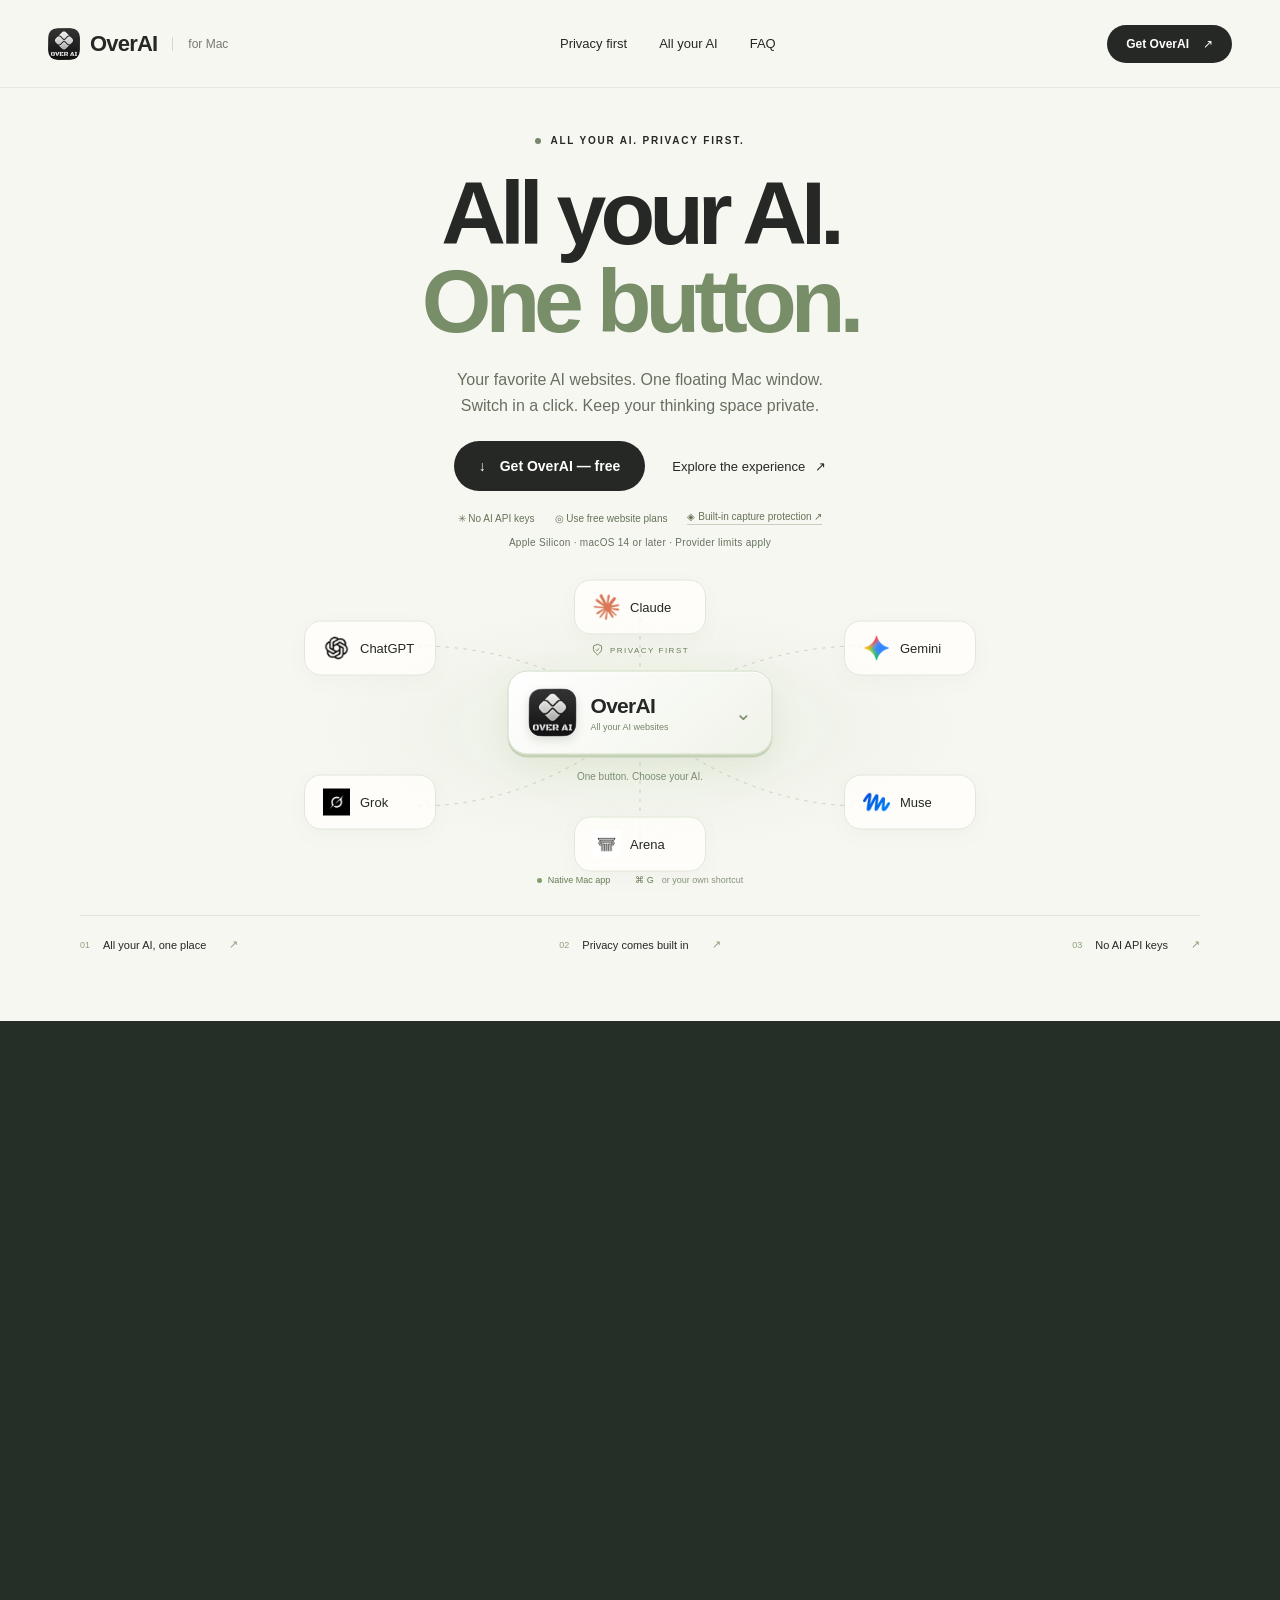
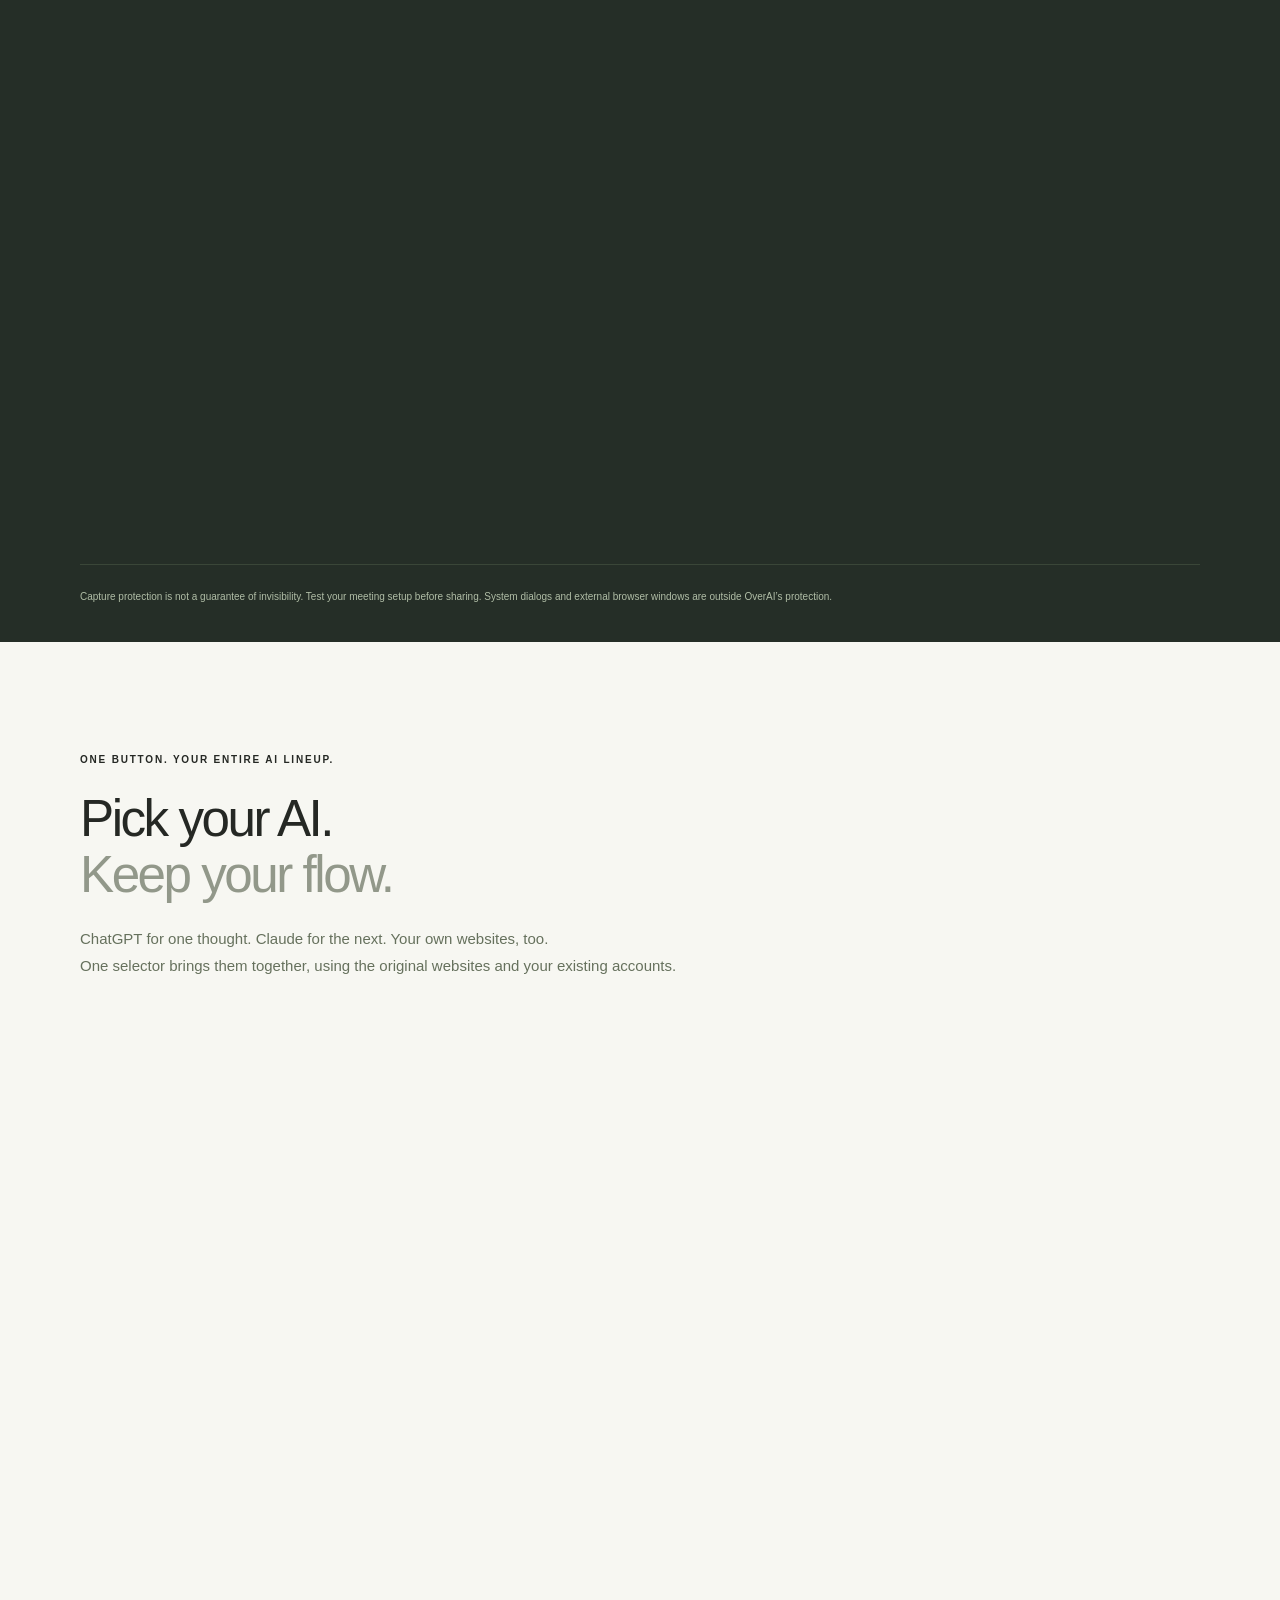
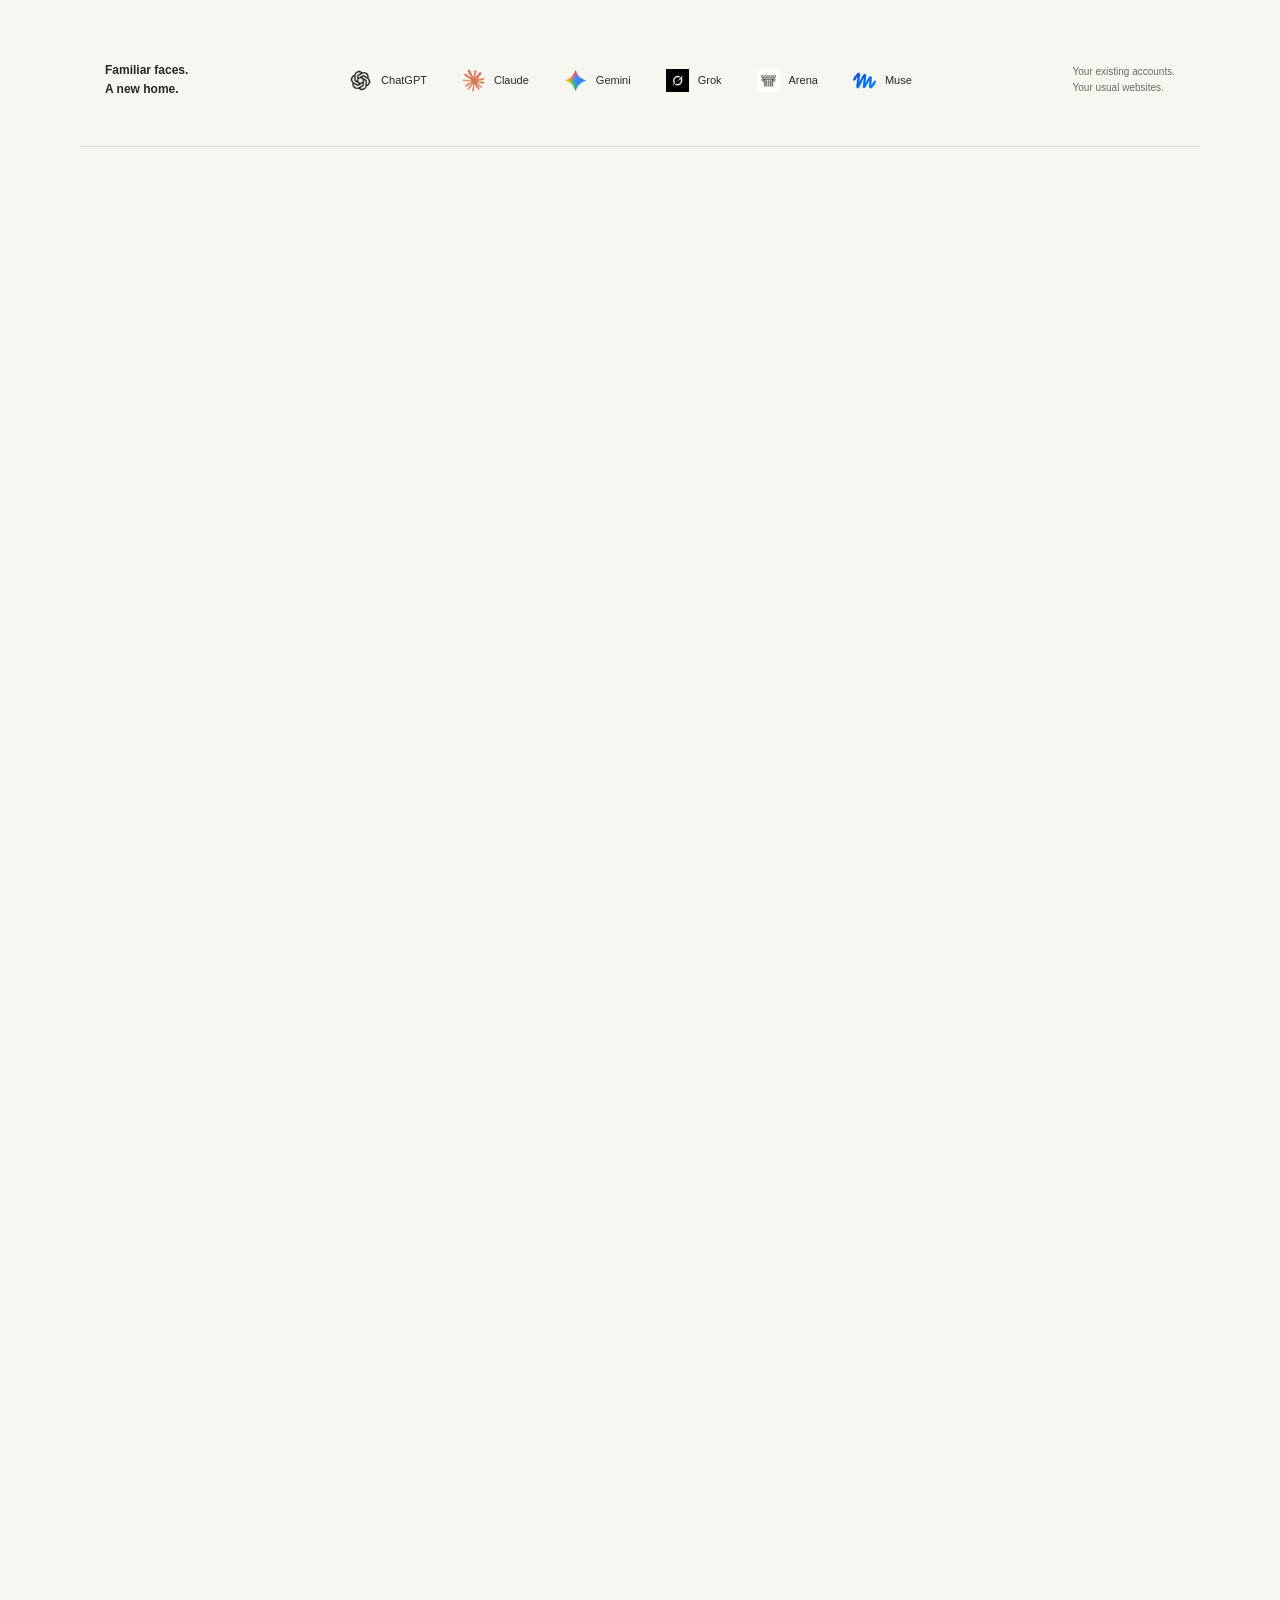
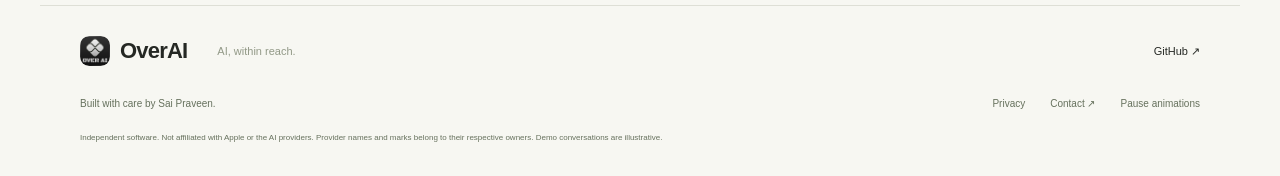
==== website/index.html @ 0652773f "Simplify project layout and bring the website into this repository" ====
<!doctype html>

<html lang="en">
  <head>
    <meta charset="utf-8" />
    <link href="https://n-saipraveen.github.io/overai-mac/" rel="canonical" />
    <meta content="strict-origin-when-cross-origin" name="referrer" />
    <meta
      content="default-src 'self'; script-src 'self'; style-src 'self'; img-src 'self'; media-src 'self'; object-src 'none'; base-uri 'none'; form-action 'none'"
      http-equiv="Content-Security-Policy"
    />
    <meta content="width=device-width,initial-scale=1" name="viewport" />
    <meta content="#f7f7f2" name="theme-color" />
    <title>OverAI — All your AI. One button. Privacy first.</title>
    <meta
      content="Your favorite AI websites behind one button. A native floating window for Mac with built-in capture protection. No AI API keys. Your existing accounts."
      name="description"
    />
    <meta
      content="OverAI — All your AI. One button. Privacy first."
      property="og:title"
    />
    <meta
      content="Your favorite AI websites behind one button. A native floating window for Mac with built-in capture protection. No AI API keys. Your existing accounts."
      property="og:description"
    />
    <meta content="website" property="og:type" />
    <meta content="https://n-saipraveen.github.io/overai-mac/" property="og:url" />
    <meta
      content="https://n-saipraveen.github.io/overai-mac/assets/social-card.png"
      property="og:image"
    />
    <meta
      content="OverAI floating over a Mac workspace"
      property="og:image:alt"
    />
    <meta content="summary_large_image" name="twitter:card" />
    <link href="assets/overai.png" rel="icon" />
    <link href="styles.css?v=38a31d2909" rel="stylesheet" />
    <script defer="" src="app.js?v=b104374754"></script>
  </head>
  <body>
    <a class="skip" href="#main">Skip to content</a>
    <header class="nav">
      <a aria-label="OverAI home" class="brand" href="#"
        ><img
          alt=""
          height="32"
          src="assets/overai.png"
          width="32"
        />OverAI<span class="platform">for Mac</span></a
      >
      <nav aria-label="Main navigation">
        <a href="#privacy">Privacy first</a><a href="#experience">All your AI</a
        ><a href="#questions">FAQ</a>
      </nav>
      <a class="button small dark" href="#get"
        >Get OverAI <span aria-hidden="true">↗</span></a
      >
    </header>
    <main id="main">
      <section class="hero wrap">
        <div class="eyebrow">
          <span class="status-dot"></span> ALL YOUR AI. PRIVACY FIRST.
        </div>
        <h1>
          All your AI.<br /><span class="hero-emphasis">One button.</span>
        </h1>
        <p class="hero-copy">
          Your favorite AI websites. One floating Mac window.<br />Switch in a
          click. Keep your thinking space private.
        </p>
        <div class="hero-actions">
          <a class="button dark" href="#get"
            ><span aria-hidden="true">↓</span> Get OverAI — free</a
          ><button class="text-button" id="watch">
            Explore the experience <span aria-hidden="true">↗</span>
          </button>
        </div>
        <div aria-label="At a glance" class="hero-benefits">
          <span>✳ No AI API keys</span><span>◎ Use free website plans</span
          ><a href="#privacy">◈ Built-in capture protection ↗</a>
        </div>
        <p class="compatibility">
          Apple Silicon · macOS 14 or later · Provider limits apply
        </p>
        <div
          aria-label="Interactive illustration: all your AI in one button"
          class="ai-hub"
          id="ai-hub"
        >
          <div aria-hidden="true" class="hub-wash"></div>
          <svg aria-hidden="true" class="hub-connections" viewbox="0 0 900 390">
            <g fill="none" stroke="currentColor">
              <path d="M180 95 Q320 95 450 185"></path>
              <path d="M450 50 L450 185"></path>
              <path d="M720 95 Q580 95 450 185"></path>
              <path d="M180 290 Q320 290 450 185"></path>
              <path d="M450 340 L450 185"></path>
              <path d="M720 290 Q580 290 450 185"></path>
            </g>
          </svg>
          <div id="orbit-providers"></div>
          <div class="hub-center">
            <span class="hub-private"
              ><svg aria-hidden="true" viewbox="0 0 24 24">
                <path d="M12 3 5 6v6c0 4 7 9 7 9s7-5 7-9V6Z"></path>
                <path d="m9 12 2 2 4-4"></path>
              </svg>
              PRIVACY FIRST</span
            ><button
              aria-controls="hub-picker"
              aria-expanded="false"
              class="hub-button"
              id="hub-button"
            >
              <img
                alt=""
                height="48"
                id="hub-active-icon"
                src="assets/overai.png"
                width="48"
              /><span id="hub-active-name"
                >OverAI<small>All your AI websites</small></span
              ><span aria-hidden="true" class="hub-chevron">⌄</span>
            </button>
            <div class="hub-picker" hidden="" id="hub-picker">
              <span class="hub-picker-label">YOUR WEBSITES</span>
              <div id="hub-picker-options"></div>
              <span class="hub-picker-footer"
                >Your accounts. No AI API keys.</span
              >
            </div>
            <p aria-live="polite" class="hub-hint" id="hub-hint">
              One button. Choose your AI.
            </p>
          </div>
          <div class="hub-bottom">
            <span><i></i> Native Mac app</span
            ><span
              >⌘ G
              <span class="hub-bottom-muted">or your own shortcut</span></span
            >
          </div>
        </div>
        <div class="hero-principles">
          <a href="#experience"
            ><span>01</span> All your AI, one place
            <b aria-hidden="true">↗</b></a
          ><a href="#privacy"
            ><span>02</span> Privacy comes built in
            <b aria-hidden="true">↗</b></a
          ><a href="#questions"
            ><span>03</span> No AI API keys <b aria-hidden="true">↗</b></a
          >
        </div>
      </section>
      <section class="privacy-section" id="privacy">
        <div class="wrap">
          <div class="privacy-top reveal">
            <span class="eyebrow">PRIVACY IS PART OF THE PRODUCT.</span>
            <h2>
              Your AI, within reach.<br /><span>Your space, protected.</span>
            </h2>
            <p>
              Built-in capture protection. Direct website connections.<br />No
              OverAI prompt collection. Privacy, from the first click.
            </p>
          </div>
          <div class="capture-story reveal">
            <div class="capture-copy">
              <span class="eyebrow">YOUR WINDOW. YOUR SCREEN SHARE.</span>
              <h3>In your flow.<br />Out of the recording.</h3>
              <p>
                Built-in capture protection helps keep your OverAI window out of
                supported screen recordings and screen shares, while your work
                stays visible.
              </p>
              <button aria-pressed="false" id="capture-toggle">
                Preview the recording <span aria-hidden="true">↗</span></button
              ><small
                >Illustration of a supported capture path. Compatibility varies;
                test your setup first.</small
              >
            </div>
            <div class="capture-monitor" id="capture-monitor">
              <div class="capture-bar">
                <span class="record-dot"></span
                ><span id="capture-label">Your display · illustration</span>
              </div>
              <div aria-hidden="true" class="capture-editor">
                <span>THE NEXT BIG THING</span
                ><strong>Great ideas<br />start here.</strong><i></i><i></i
                ><i></i>
              </div>
              <div aria-hidden="true" class="capture-overlay">
                <div>
                  <img
                    alt=""
                    height="22"
                    src="assets/overai.png"
                    width="22"
                  />OverAI <span>⌘ G</span>
                </div>
                <strong>A little help?</strong>
                <p>Your private thinking space.</p>
                <i></i><i></i
                ><span class="capture-mini-input">Ask anything <b>↑</b></span>
              </div>
              <div class="capture-result" id="capture-result">
                Capture protection · built in
              </div>
            </div>
          </div>
          <div class="privacy-flow reveal">
            <div class="flow-end">
              <img
                alt=""
                height="56"
                src="assets/overai.png"
                width="56"
              /><strong>Your Mac</strong><span>OverAI + WebKit</span>
            </div>
            <div class="flow-line">
              <span>Direct website connection</span><i></i
              ><small>No OverAI prompt relay</small>
            </div>
            <div class="flow-end">
              <div aria-hidden="true" class="web-symbol">◎</div>
              <strong>Your AI website</strong><span>Your existing account</span>
            </div>
          </div>
          <div class="privacy-columns">
            <article class="reveal">
              <span class="privacy-number">01</span>
              <h3>No prompt collection.</h3>
              <p>
                OverAI doesn’t add prompt logging or analytics. The websites you
                visit process your content under their own privacy policies.
              </p>
            </article>
            <article class="reveal">
              <span class="privacy-number">02</span>
              <h3>Permission, with purpose.</h3>
              <p>
                You control microphone access and choose the files you share.
                Website sessions stay in OverAI’s local WebKit store, separate
                from Safari or Chrome.
              </p>
            </article>
            <article class="reveal">
              <span class="privacy-number">03</span>
              <h3>A more private window.</h3>
              <p>
                Capture protection is designed to exclude OverAI’s own windows
                from supported capture paths. Results depend on macOS and the
                recording app.
              </p>
            </article>
          </div>
          <p class="privacy-footnote">
            Capture protection is not a guarantee of invisibility. Test your
            meeting setup before sharing. System dialogs and external browser
            windows are outside OverAI’s protection.
          </p>
        </div>
      </section>
      <section class="intro wrap" id="experience">
        <div class="eyebrow">ONE BUTTON. YOUR ENTIRE AI LINEUP.</div>
        <h2>Pick your AI.<br /><span class="muted">Keep your flow.</span></h2>
        <p>
          ChatGPT for one thought. Claude for the next. Your own websites,
          too.<br />One selector brings them together, using the original
          websites and your existing accounts.
        </p>
        <div class="desktop reveal" id="demo">
          <div class="desktop-menubar">
            <span>●   Finder   <b>File</b>   Edit   View</span
            ><span>◒   ◉   Thu 9:41</span>
          </div>
          <div class="wallpaper">
            <div class="landscape mountain-back"></div>
            <div class="landscape mountain-front"></div>
            <div class="desktop-note">
              <span class="note-tag">A LITTLE ROOM TO THINK</span>
              <h2>Keep your ideas<br />in the foreground.</h2>
              <p>Your work is right where you left it.</p>
            </div>
            <div class="work-document">
              <span class="doc-breadcrumb">Notes   /   The next big thing</span>
              <h3>Make room for the idea.</h3>
              <p>Good things start with a little curiosity.</p>
              <div class="fake-line"></div>
              <div class="fake-line medium"></div>
              <div class="fake-line short"></div>
              <div class="doc-highlight">
                What if getting help didn’t interrupt the work?
              </div>
              <div class="fake-line"></div>
              <div class="fake-line medium"></div>
            </div>
            <div class="ai-window" id="ai-window">
              <div class="window-toolbar">
                <div class="traffic"><i></i><i></i><i></i></div>
                <button
                  aria-controls="provider-menu"
                  aria-expanded="false"
                  class="provider-toggle"
                  id="provider-toggle"
                >
                  <img
                    alt=""
                    height="18"
                    id="active-icon"
                    src="assets/chatgpt.png"
                    width="18"
                  /><span id="active-provider">ChatGPT</span
                  ><span aria-hidden="true">⌄</span>
                </button>
                <div class="window-actions">
                  <button
                    aria-label="Decrease demo window opacity"
                    id="opacity-down"
                  >
                    −</button
                  ><button
                    aria-label="Increase demo window opacity"
                    id="opacity-up"
                  >
                    +
                  </button>
                </div>
              </div>
              <div class="provider-menu" hidden="" id="provider-menu"></div>
              <div class="chat-content">
                <span class="demo-label">INTERACTIVE PREVIEW</span
                ><img
                  alt=""
                  class="chat-logo"
                  height="38"
                  id="chat-logo"
                  src="assets/chatgpt.png"
                  width="38"
                />
                <h3 id="chat-title">A fresh perspective?</h3>
                <p id="chat-subtitle">A little help for your next big idea.</p>
                <div class="example-question" id="example-question">
                  Help me turn this idea into a plan.
                </div>
                <div class="example-answer" id="example-answer">
                  <span aria-hidden="true" class="answer-spark">✳</span>
                  <div>
                    <strong>Start small. Make it real.</strong>
                    <p>
                      Define the goal. Find the first step.<br />Build something
                      you’d love to use.
                    </p>
                  </div>
                </div>
                <div class="chat-input">
                  <span>Ask anything</span
                  ><span aria-hidden="true" class="input-plus">+</span
                  ><span aria-hidden="true" class="send-arrow">↑</span>
                </div>
                <span class="preview-disclaimer"
                  >Illustrative demo · no messages are sent</span
                >
              </div>
            </div>
            <button
              aria-pressed="true"
              class="shortcut-pill"
              id="shortcut-demo"
            >
              <kbd>⌘</kbd><kbd>G</kbd><span>Your AI. Right here.</span>
            </button>
          </div>
          <div class="demo-controls">
            <span><span class="tiny-dot"></span> A native Mac experience</span
            ><button aria-pressed="false" id="demo-play">
              ▶ Play the walkthrough</button
            ><span class="demo-counter" id="demo-counter">01 / 03</span>
          </div>
        </div>
        <div class="provider-strip">
          <span>Familiar faces.<br />A new home.</span>
          <div id="provider-strip-icons"></div>
          <p>Your existing accounts.<br />Your usual websites.</p>
        </div>
      </section>
      <section class="feature-grid wrap">
        <article class="feature feature-shortcut reveal">
          <div class="feature-copy">
            <span class="eyebrow">01 / CALL IT UP</span>
            <h3>One shortcut.<br />Back in your flow.</h3>
            <p>
              Show it. Ask it. Hide it. Make the shortcut your own, and keep
              your hands on the keyboard.
            </p>
          </div>
          <div aria-hidden="true" class="key-scene">
            <div class="key-cap">⌘<span>command</span></div>
            <div class="key-cap letter">G</div>
            <span class="key-caption">An idea is only a keystroke away.</span>
          </div>
        </article>
        <article class="feature feature-provider reveal">
          <div class="feature-copy">
            <span class="eyebrow">02 / MAKE IT YOURS</span>
            <h3>Your AI lineup.<br />Your kind of order.</h3>
            <p>
              Add your own websites. Remove the ones you don’t use. Arrange
              everything just how you like it.
            </p>
          </div>
          <div class="lineup" id="lineup">
            <div>
              <span aria-hidden="true" class="drag-grip">⠿</span
              ><img
                alt=""
                height="28"
                src="assets/claude.png"
                width="28"
              /><strong>Claude</strong
              ><span class="lineup-tag">Writing partner</span>
            </div>
            <div>
              <span aria-hidden="true" class="drag-grip">⠿</span
              ><img
                alt=""
                height="28"
                src="assets/chatgpt.png"
                width="28"
              /><strong>ChatGPT</strong
              ><span class="lineup-tag">Everyday ideas</span>
            </div>
            <div>
              <span aria-hidden="true" class="drag-grip">⠿</span
              ><span class="custom-site">↗</span><strong>Your website</strong
              ><span class="lineup-tag">Your choice</span>
            </div>
            <button id="reorder">↕ Try rearranging</button>
          </div>
        </article>
      </section>
      <section class="native wrap reveal">
        <div>
          <span class="eyebrow">SMALL DETAILS. BIG DIFFERENCE.</span>
          <h2>
            Feels right.<br /><span class="serif">Because it’s Mac.</span>
          </h2>
          <p>
            Built with Swift and Apple’s WebKit.<br />A thoughtful little
            companion, from the first shortcut to the last idea of the day.
          </p>
        </div>
        <div class="native-details">
          <article>
            <span aria-hidden="true" class="detail-icon">◐</span>
            <div>
              <h3>Find your balance.</h3>
              <p>Adjust window opacity with a tap. Keep your work in view.</p>
            </div>
          </article>
          <article>
            <span aria-hidden="true" class="detail-icon">↗</span>
            <div>
              <h3>Ready when you are.</h3>
              <p>
                Choose to show or hide at startup. Open websites only when you
                need them.
              </p>
            </div>
          </article>
          <article>
            <span aria-hidden="true" class="detail-icon">◷</span>
            <div>
              <h3>Pick up where you left off.</h3>
              <p>
                Persistent website sessions help keep you signed in. Providers
                may occasionally ask you to log in again.
              </p>
            </div>
          </article>
        </div>
      </section>
      <section class="everyday wrap reveal">
        <span class="eyebrow">FOR THE WAY YOUR DAY UNFOLDS</span>
        <h2>Big ideas.<br />Little everyday assists.</h2>
        <div aria-label="Everyday uses" class="use-tabs" role="tablist">
          <button
            aria-controls="use-panel"
            aria-selected="true"
            data-use="write"
            id="tab-write"
            role="tab"
          >
            Write a little better</button
          ><button
            aria-controls="use-panel"
            aria-selected="false"
            data-use="build"
            id="tab-build"
            role="tab"
            tabindex="-1"
          >
            Get unstuck</button
          ><button
            aria-controls="use-panel"
            aria-selected="false"
            data-use="learn"
            id="tab-learn"
            role="tab"
            tabindex="-1"
          >
            Follow your curiosity
          </button>
        </div>
        <div
          aria-labelledby="tab-write"
          class="use-panel"
          id="use-panel"
          role="tabpanel"
        >
          <span aria-hidden="true" class="use-index">Aa</span>
          <div>
            <h3 id="use-title">Find the words you meant.</h3>
            <p id="use-copy">
              Give a rough draft a clearer shape, find a friendlier tone, or
              turn a page of thoughts into a simple outline.
            </p>
            <div class="prompt-example" id="use-prompt">
              “Make this sound a little more like me.”
            </div>
          </div>
        </div>
      </section>
      <section class="get-section wrap reveal" id="get">
        <div class="get-copy">
          <img
            alt="OverAI app icon"
            height="68"
            src="assets/overai.png"
            width="68"
          />
          <h2>
            A little closer<br />to your <span class="serif">next idea.</span>
          </h2>
          <p>
            A native home for the AI websites you love.<br />Made for Mac. Made
            to stay out of your way.
          </p>
        </div>
        <div class="price-card">
          <span class="eyebrow">YOUR AI. FREELY WITHIN REACH.</span>
          <div class="price">
            Free<span>No subscription. No license key.</span>
          </div>
          <p>OverAI is completely free.<br />AI provider plans are separate.</p>
          <div class="price-rule"></div>
          <ul>
            <li>Native app for Apple Silicon</li>
            <li>Custom websites &amp; shortcuts</li>
            <li>Your existing AI accounts</li>
            <li>No AI API keys required</li>
          </ul>
          <a
            class="button dark full"
            href="https://github.com/N-Saipraveen/overai-mac/releases/download/v3.0.0-beta.1/OverAI-3.0.0-3004-preview-arm64.dmg"
            >Download free preview <span aria-hidden="true">↓</span></a
          ><span class="purchase-note"
            >Apple Silicon · macOS 14+<br />Unnotarized preview. macOS may block
            opening.<br /><a
              href="https://github.com/N-Saipraveen/overai-mac/releases/tag/v3.0.0-beta.1"
              rel="noopener noreferrer"
              target="_blank"
              >Release notes, installation &amp; checksums ↗</a
            ></span
          >
        </div>
      </section>
      <section class="faq wrap reveal" id="questions">
        <div>
          <span class="eyebrow">A FEW THINGS YOU MIGHT WONDER</span>
          <h2>Good questions.<br />Clear answers.</h2>
        </div>
        <div class="faq-list">
          <details>
            <summary>
              Does OverAI give me free access to paid AI models?
            </summary>
            <p>
              OverAI itself is completely free. AI websites keep their own
              account requirements, subscriptions, and usage limits. OverAI
              doesn’t unlock paid models.
            </p>
          </details>
          <details>
            <summary>Do I need an API key?</summary>
            <p>
              No AI API key is needed. Use a provider’s free website plan or
              your existing paid plan. Sign in to each AI website using your
              existing account, just as you would in a browser.
            </p>
          </details>
          <details>
            <summary>Will I have to sign in every time?</summary>
            <p>
              OverAI keeps website sessions in a persistent WebKit data store on
              your Mac. Providers can expire sessions or request verification.
              Safari and Chrome logins aren’t imported.
            </p>
          </details>
          <details>
            <summary>Will it appear in my screen share?</summary>
            <p>
              OverAI includes capture protection for its own app windows on
              supported capture paths. Compatibility varies with macOS and
              meeting or recording software. Always test your setup; it cannot
              guarantee invisibility or hide system dialogs.
            </p>
          </details>
          <details>
            <summary>Does it work offline or run a local AI model?</summary>
            <p>
              The included AI websites need an internet connection. OverAI
              doesn’t bundle a local model or automatically install Ollama,
              Docker, or Open WebUI.
            </p>
          </details>
          <details>
            <summary>What about memory use?</summary>
            <p>
              The app loads websites as you visit them and limits background
              activity. The AI websites still use memory, and visited pages are
              retained to preserve their state. Usage varies with your websites
              and conversations.
            </p>
          </details>
          <details>
            <summary>Which Macs does it support?</summary>
            <p>
              OverAI supports Apple Silicon Macs running macOS 14 or later. The
              current free preview is ad-hoc signed and is not notarized by
              Apple. macOS Gatekeeper may block it; read the release notes
              before installing.
            </p>
          </details>
        </div>
      </section>
    </main>
    <footer class="wrap">
      <div class="footer-top">
        <a class="brand" href="#"
          ><img
            alt=""
            height="30"
            src="assets/overai.png"
            width="30"
          />OverAI</a
        >
        <p>AI, within reach.</p>
        <a
          href="https://github.com/N-Saipraveen/overai-mac"
          rel="noopener noreferrer"
          target="_blank"
          >GitHub ↗</a
        >
      </div>
      <div class="footer-bottom">
        <span>Built with care by Sai Praveen.</span>
        <div>
          <a href="privacy.html">Privacy</a
          ><a href="mailto:hello@saipraveen.dev">Contact ↗</a
          ><button aria-pressed="false" id="motion-toggle">
            Pause animations
          </button>
        </div>
      </div>
      <p class="trademark">
        Independent software. Not affiliated with Apple or the AI providers.
        Provider names and marks belong to their respective owners. Demo
        conversations are illustrative.
      </p>
    </footer>
  </body>
</html>
---- website/styles.css ----
@charset "UTF-8";
:root {
  --paper: #f7f7f2;
  --ink: #252824;
  --muted: #777b72;
  --line: #dedfd6;
  --accent: #e27851;
  --ease: cubic-bezier(0.22, 1, 0.36, 1);
}
* {
  box-sizing: border-box;
}
html {
  scroll-behavior: smooth;
  scroll-padding-top: 95px;
}
body {
  margin: 0;
  background: var(--paper);
  color: var(--ink);
  font-family: -apple-system, BlinkMacSystemFont, "Segoe UI", sans-serif;
  -webkit-font-smoothing: antialiased;
}
button,
a {
  -webkit-tap-highlight-color: transparent;
}
button,
input {
  font: inherit;
}
button,
a {
  touch-action: manipulation;
}
a {
  color: inherit;
  text-decoration: none;
}
button {
  cursor: pointer;
  color: inherit;
}
button:focus-visible,
a:focus-visible,
summary:focus-visible {
  outline: 3px solid #b14e2c;
  outline-offset: 6px;
}
button {
  border: 0;
  background: none;
}
button[hidden],
[hidden] {
  display: none !important;
}
.wrap {
  max-width: 1200px;
  margin: 0 auto;
  padding-left: 40px;
  padding-right: 40px;
}
.nav {
  height: 88px;
  padding: 0 48px;
  display: flex;
  align-items: center;
  justify-content: space-between;
  border-bottom: 1px solid #e8e8e0;
  background: #f7f7f2ee;
  position: relative;
  z-index: 30;
}
.brand {
  display: flex;
  gap: 10px;
  align-items: center;
  font-size: 22px;
  font-weight: 650;
  letter-spacing: -0.8px;
}
.brand img {
  border-radius: 9px;
}
.platform {
  font-size: 12px;
  letter-spacing: 0;
  font-weight: 400;
  color: #777b72;
  border-left: 1px solid #d6d8cd;
  margin-left: 5px;
  padding-left: 15px;
}
.nav nav {
  display: flex;
  gap: 32px;
  font-size: 13px;
}
.nav nav a:hover {
  color: #a34d31;
}
.button {
  display: inline-flex;
  align-items: center;
  justify-content: center;
  gap: 14px;
  font-size: 14px;
  font-weight: 550;
  border-radius: 100px;
  padding: 17px 25px;
  transition:
    transform 0.25s,
    background 0.25s;
}
.button:hover {
  transform: translateY(-3px);
  background: #444b3d;
}
.button.dark {
  background: var(--ink);
  color: white;
}
.button.dark:hover {
  background: #414c3a;
}
.button.small {
  padding: 12px 19px;
  font-size: 12px;
}
.hero {
  padding-top: 71px;
}
.eyebrow {
  font-size: 10px;
  letter-spacing: 1.8px;
  font-weight: 650;
  line-height: 1.6;
}
.hero > .eyebrow {
  display: flex;
  align-items: center;
  justify-content: center;
  gap: 9px;
}
.status-dot,
.tiny-dot {
  display: inline-block;
  width: 6px;
  height: 6px;
  background: #78866b;
  border-radius: 50%;
}
.hero h1 {
  text-align: center;
  font-size: clamp(54px, 6.6vw, 88px);
  line-height: 1.03;
  letter-spacing: -5px;
  font-weight: 550;
  margin: 27px 0 23px;
}
.serif {
  font-family: Georgia, "Times New Roman", serif;
  font-style: italic;
  font-weight: 400;
  letter-spacing: -0.055em;
}
.hero-copy {
  text-align: center;
  font-size: 17px;
  line-height: 1.65;
  color: #70746c;
  margin: 0;
}
.hero-actions {
  display: flex;
  align-items: center;
  justify-content: center;
  gap: 27px;
  margin-top: 27px;
}
.text-button {
  font-size: 13px;
  padding: 13px 0;
  display: flex;
  gap: 10px;
  align-items: center;
}
.play {
  font-size: 9px;
  border: 1px solid #cdd0c5;
  border-radius: 50%;
  width: 24px;
  height: 24px;
  display: grid;
  place-items: center;
}
.compatibility {
  text-align: center;
  color: #84877e;
  font-size: 10px;
  letter-spacing: 0.3px;
  margin: 19px 0 41px;
}
.desktop {
  border-radius: 16px;
  border: 6px solid #e7e8df;
  background: #e7e8df;
  box-shadow: 0 35px 80px -42px #59614b77;
  overflow: hidden;
  position: relative;
}
.desktop-menubar {
  height: 25px;
  background: #dce1d0;
  display: flex;
  justify-content: space-between;
  align-items: center;
  padding: 0 18px;
  font-size: 9px;
  color: #454c3f;
}
.desktop-menubar b {
  font-weight: 400;
}
.wallpaper {
  height: 510px;
  position: relative;
  overflow: hidden;
  background: linear-gradient(
    165deg,
    #d7deca 2%,
    #e7d7b9 45%,
    #e2a081 80%,
    #9a5b45
  );
}
.landscape {
  position: absolute;
  inset: 0;
  pointer-events: none;
}
.mountain-back {
  background: linear-gradient(130deg, #879c77, #b1ba92 49%, #657651);
  clip-path: polygon(
    0 80%,
    26% 43%,
    44% 65%,
    72% 14%,
    100% 60%,
    100% 100%,
    0 100%
  );
}
.mountain-front {
  background: linear-gradient(130deg, #2e4e3c, #698067 80%);
  clip-path: polygon(0 100%, 0 95%, 27% 68%, 44% 83%, 59% 66%, 100% 99%);
}
.desktop-note {
  position: absolute;
  left: 5.2%;
  top: 58px;
  max-width: 370px;
  color: #2c4031;
}
.note-tag {
  font-size: 8px;
  letter-spacing: 1.7px;
}
.desktop-note h2 {
  font-size: 38px;
  font-weight: 500;
  line-height: 1.1;
  letter-spacing: -1.5px;
  margin: 15px 0;
}
.desktop-note p {
  font-size: 11px;
  opacity: 0.7;
}
.work-document {
  position: absolute;
  width: 430px;
  height: 290px;
  left: 5%;
  top: 200px;
  background: #fbfaf2e8;
  border: 1px solid #fff8;
  border-radius: 10px;
  box-shadow: 0 15px 35px #2d432a20;
  padding: 27px;
}
.doc-breadcrumb {
  font-size: 9px;
  color: #898a7b;
}
.work-document h3 {
  font-size: 21px;
  letter-spacing: -0.6px;
  margin: 22px 0 10px;
}
.work-document p {
  font-size: 10px;
  color: #8b8c7b;
}
.fake-line {
  height: 5px;
  border-radius: 3px;
  background: #dcded4;
  margin: 12px 0;
  width: 100%;
}
.fake-line.medium {
  width: 82%;
}
.fake-line.short {
  width: 55%;
}
.doc-highlight {
  font-size: 10px;
  color: #647256;
  background: #e9ecd9;
  border-left: 2px solid #9aa880;
  padding: 14px 9px;
  margin: 15px 0;
}
.ai-window {
  position: absolute;
  width: 408px;
  top: 40px;
  right: 7%;
  height: 410px;
  background: #fffefaf5;
  border: 1px solid #fff;
  border-radius: 13px;
  box-shadow:
    0 28px 65px #20342644,
    0 2px 8px #20342614;
  transition:
    opacity 0.3s,
    transform 0.55s var(--ease);
  z-index: 4;
}
.ai-window.dismissed {
  opacity: 0 !important;
  transform: translateY(30px) scale(0.95);
  pointer-events: none;
}
.window-toolbar {
  height: 46px;
  background: #f2f1eb;
  border-bottom: 1px solid #e5e5db;
  display: flex;
  align-items: center;
  justify-content: space-between;
  padding: 0 14px;
  border-radius: 13px 13px 0 0;
}
.traffic {
  display: flex;
  gap: 5px;
}
.traffic i {
  width: 7px;
  height: 7px;
  border-radius: 50%;
  background: #eaa28e;
}
.traffic i:nth-child(2) {
  background: #e4ca86;
}
.traffic i:nth-child(3) {
  background: #abc49a;
}
.provider-toggle {
  display: flex;
  align-items: center;
  gap: 7px;
  font-size: 10px;
  font-weight: 550;
  padding: 8px;
  border-radius: 5px;
}
.provider-toggle:hover {
  background: #e4e5db;
}
.provider-toggle img {
  object-fit: contain;
  border-radius: 4px;
}
.window-actions {
  display: flex;
  gap: 5px;
}
.window-actions button {
  font-size: 14px;
  padding: 3px 6px;
  color: #6a6f61;
}
.provider-menu {
  position: absolute;
  z-index: 10;
  top: 43px;
  left: 115px;
  width: 155px;
  background: #fffefa;
  padding: 5px;
  border-radius: 9px;
  box-shadow: 0 8px 30px #25282430;
  border: 1px solid #e5e5db;
}
.provider-menu button {
  display: flex;
  align-items: center;
  width: 100%;
  gap: 10px;
  font-size: 11px;
  padding: 8px;
  text-align: left;
  border-radius: 5px;
}
.provider-menu button:hover,
.provider-menu button:focus-visible {
  background: #edf0e6;
}
.provider-menu img {
  width: 18px;
  height: 18px;
  object-fit: contain;
}
.chat-content {
  text-align: center;
  padding: 17px 23px;
}
.demo-label {
  font-size: 6px;
  letter-spacing: 1.8px;
  color: #919486;
  display: block;
}
.chat-logo {
  margin: 18px auto 9px;
  object-fit: contain;
}
.chat-content h3 {
  font-size: 21px;
  font-weight: 550;
  letter-spacing: -0.8px;
  margin: 0 0 7px;
}
.chat-content > p {
  font-size: 9px;
  color: #8c8e84;
  margin: 0 0 17px;
}
.example-question {
  font-size: 9px;
  text-align: right;
  margin-left: 35px;
  background: #eff0e8;
  border-radius: 9px;
  padding: 12px 13px;
}
.example-answer {
  display: flex;
  gap: 10px;
  font-size: 9px;
  text-align: left;
  margin-top: 15px;
  line-height: 1.7;
}
.answer-spark {
  font-size: 19px;
  color: #a5ab95;
}
.example-answer strong {
  font-size: 10px;
  font-weight: 550;
}
.example-answer p {
  margin: 4px 0 0;
  color: #858a7c;
}
.chat-input {
  height: 39px;
  display: flex;
  align-items: center;
  margin-top: 18px;
  padding: 0 12px;
  border: 1px solid #dddfd3;
  border-radius: 10px;
  font-size: 9px;
  color: #96998e;
  gap: 12px;
}
.chat-input > span:first-child {
  flex: 1;
  text-align: left;
}
.input-plus {
  font-size: 17px;
}
.send-arrow {
  display: grid;
  place-items: center;
  width: 20px;
  height: 20px;
  border-radius: 50%;
  background: #333c2c;
  color: white;
  font-size: 14px;
}
.preview-disclaimer {
  display: block;
  color: #8d9187;
  font-size: 6px;
  margin-top: 9px;
}
.shortcut-pill {
  position: absolute;
  z-index: 6;
  bottom: 18px;
  left: 50%;
  transform: translateX(-50%);
  background: #fbfaf2e8;
  backdrop-filter: blur(12px);
  border: 1px solid #fff9;
  box-shadow: 0 8px 20px #253d2920;
  border-radius: 9px;
  display: flex;
  align-items: center;
  padding: 8px;
  gap: 5px;
  white-space: nowrap;
}
.shortcut-pill kbd {
  border: 1px solid #d1d7c6;
  box-shadow: 0 2px 0 #cdd3c0;
  width: 28px;
  height: 27px;
  border-radius: 4px;
  display: grid;
  place-items: center;
  background: #fffef6;
  font-family: inherit;
  font-size: 16px;
}
.shortcut-pill > span {
  font-size: 10px;
  margin: 0 8px;
}
.demo-controls {
  display: flex;
  align-items: center;
  justify-content: space-between;
  height: 43px;
  padding: 0 16px;
  font-size: 9px;
  color: #646d5b;
}
.demo-controls > span:first-child {
  display: flex;
  align-items: center;
  gap: 7px;
}
.demo-controls button {
  font-size: 10px;
  font-weight: 550;
}
.tiny-dot {
  width: 5px;
  height: 5px;
}
.provider-strip {
  display: flex;
  align-items: center;
  justify-content: space-between;
  gap: 24px;
  padding: 40px 25px;
  border-bottom: 1px solid var(--line);
}
.provider-strip > span {
  font-size: 12px;
  line-height: 1.6;
  font-weight: 550;
}
.provider-strip > p {
  font-size: 10px;
  color: var(--muted);
  line-height: 1.6;
}
.provider-strip > div {
  display: flex;
  align-items: center;
  gap: 35px;
}
.provider-strip button {
  display: flex;
  align-items: center;
  gap: 9px;
  font-size: 11px;
  padding: 8px 0;
}
.provider-strip img {
  width: 23px;
  height: 23px;
  object-fit: contain;
}
.intro {
  padding-top: 110px;
  padding-bottom: 48px;
}
.intro h2,
.native h2,
.everyday h2,
.faq h2 {
  font-size: clamp(35px, 4vw, 52px);
  line-height: 1.08;
  letter-spacing: -2.5px;
  font-weight: 500;
  margin: 23px 0;
}
.muted {
  color: #92988a;
}
.intro > p,
.native > div > p {
  font-size: 15px;
  line-height: 1.8;
  color: #777e6f;
}
.feature-grid {
  display: grid;
  grid-template-columns: 1fr 1fr;
  gap: 22px;
}
.feature {
  border-radius: 18px;
  background: #eeeee5;
  min-height: 468px;
  overflow: hidden;
  position: relative;
}
.feature-copy {
  padding: 34px 36px;
  max-width: 410px;
}
.feature h3 {
  font-size: 29px;
  letter-spacing: -1.1px;
  font-weight: 500;
  line-height: 1.15;
  margin: 17px 0 13px;
}
.feature p {
  font-size: 12px;
  line-height: 1.8;
  color: #7e8374;
  max-width: 310px;
  margin: 0;
}
.feature-provider {
  background: #e8ede4;
}
.key-scene {
  position: relative;
  display: flex;
  justify-content: center;
  gap: 14px;
  padding: 6px 0 67px;
  perspective: 600px;
}
.key-cap {
  height: 126px;
  width: 143px;
  border-radius: 18px;
  background: linear-gradient(140deg, #fffef9, #e4e5da);
  box-shadow:
    0 6px 0 #c2c7b6,
    0 9px 0 #b0b7a3,
    0 25px 28px #6e795a22,
    inset 0 0 0 2px #fff;
  transform: rotateX(20deg) rotateZ(-7deg);
  font-size: 43px;
  display: flex;
  align-items: center;
  justify-content: center;
  position: relative;
}
.key-cap span {
  position: absolute;
  bottom: 14px;
  font-size: 10px;
  color: #858b7b;
}
.key-cap.letter {
  transform: rotateX(20deg) rotateZ(7deg);
  width: 112px;
}
.key-scene:hover .key-cap {
  animation: key-press 0.7s var(--ease);
}
.key-caption {
  position: absolute;
  bottom: 23px;
  font-size: 9px;
  color: #909682;
  letter-spacing: 0.5px;
}
.lineup {
  margin: 0 32px 25px;
  display: flex;
  flex-direction: column;
  gap: 8px;
}
.lineup > div {
  display: flex;
  align-items: center;
  gap: 11px;
  padding: 13px 15px;
  border-radius: 10px;
  background: #ffffffae;
  box-shadow: 0 4px 12px #6e795a07;
}
.lineup img {
  object-fit: contain;
}
.drag-grip {
  color: #b7bead;
}
.lineup strong {
  font-size: 11px;
  font-weight: 500;
}
.lineup-tag {
  font-size: 8px;
  color: #929b87;
  margin-left: auto;
}
.custom-site {
  display: grid;
  place-items: center;
  width: 28px;
  height: 28px;
  background: #e8edde;
  border-radius: 7px;
  font-size: 20px;
  color: #7c8b68;
}
.lineup > button {
  font-size: 10px;
  color: #5c7050;
  align-self: center;
  padding: 8px;
}
.native {
  display: grid;
  grid-template-columns: 1fr 1fr;
  gap: 65px;
  padding-top: 110px;
  padding-bottom: 110px;
}
.native-details {
  padding-top: 14px;
}
.native-details article {
  display: flex;
  gap: 24px;
  padding: 22px 0;
  border-bottom: 1px solid var(--line);
}
.detail-icon {
  font-size: 26px;
  font-weight: 300;
  width: 30px;
  color: #6b795a;
}
.native-details h3 {
  font-size: 17px;
  font-weight: 500;
  letter-spacing: -0.5px;
  margin: 0 0 9px;
}
.native-details p {
  font-size: 12px;
  line-height: 1.8;
  color: #7c8273;
  margin: 0;
  max-width: 330px;
}
.privacy-section {
  background: #252e27;
  color: #f2f3e8;
  padding: 91px 0 36px;
  overflow: hidden;
}
.privacy-top {
  text-align: center;
}
.privacy-top > .eyebrow {
  color: #acbda0;
}
.privacy-top h2 {
  font-size: clamp(40px, 5vw, 65px);
  line-height: 1.05;
  letter-spacing: -3px;
  font-weight: 450;
  margin: 25px 0;
}
.privacy-top h2 > span {
  color: #aabb9d;
}
.privacy-top p {
  font-size: 14px;
  line-height: 1.8;
  color: #b1bdac;
}
.privacy-flow {
  display: flex;
  align-items: center;
  justify-content: center;
  gap: 30px;
  margin: 55px auto 64px;
  max-width: 700px;
}
.flow-end {
  display: flex;
  flex-direction: column;
  align-items: center;
  gap: 10px;
  min-width: 140px;
}
.flow-end img {
  border-radius: 13px;
  box-shadow: 0 6px 25px #1118;
}
.flow-end strong {
  font-size: 13px;
  font-weight: 450;
}
.flow-end > span {
  font-size: 10px;
  color: #9da995;
}
.web-symbol {
  height: 56px;
  width: 56px;
  border: 1px solid #819a6f80;
  border-radius: 15px;
  display: grid;
  place-items: center;
  font-size: 43px;
  color: #c2d4b2;
  background: #394936;
}
.flow-line {
  flex: 1;
  text-align: center;
  color: #c8d0bd;
  font-size: 10px;
}
.flow-line i {
  display: block;
  height: 1px;
  background: #849f6d70;
  margin: 18px 0;
  position: relative;
}
.flow-line i:after {
  content: "";
  width: 5px;
  height: 5px;
  background: #cfdfbe;
  box-shadow: 0 0 12px #bad295;
  position: absolute;
  top: -2px;
  left: 0;
  border-radius: 50%;
  animation: flow 3s linear infinite;
}
.flow-line small {
  font-size: 9px;
  color: #93a18b;
}
.privacy-columns {
  display: grid;
  grid-template-columns: repeat(3, 1fr);
  gap: 50px;
}
.privacy-number {
  font-size: 11px;
  color: #889e7b;
  border-bottom: 1px solid #64745b70;
  padding-bottom: 15px;
  display: block;
}
.privacy-columns h3 {
  font-size: 18px;
  letter-spacing: -0.5px;
  font-weight: 450;
  margin: 22px 0 13px;
}
.privacy-columns p {
  font-size: 12px;
  color: #adb9a5;
  line-height: 1.9;
}
.privacy-footnote {
  border-top: 1px solid #52604b77;
  margin: 36px 0 0;
  padding-top: 23px;
  color: #8d9d85;
  font-size: 10px;
  line-height: 1.8;
  max-width: 100%;
}
.everyday {
  padding-top: 110px;
  padding-bottom: 95px;
}
.everyday h2 {
  margin-bottom: 33px;
}
.use-tabs {
  display: flex;
  gap: 8px;
  margin-bottom: 27px;
  border-bottom: 1px solid var(--line);
}
.use-tabs button {
  font-size: 12px;
  color: #8a907f;
  padding: 15px 20px;
  border-bottom: 2px solid transparent;
  margin-bottom: -1px;
}
.use-tabs button[aria-selected="true"] {
  color: #333f2b;
  border-bottom-color: #73825f;
}
.use-panel {
  border-radius: 17px;
  background: #e9eadd;
  min-height: 230px;
  display: flex;
  align-items: center;
  padding: 38px 55px;
  gap: 65px;
}
.use-index {
  font-family: Georgia, serif;
  font-style: italic;
  font-size: 100px;
  color: #7e8c67;
  letter-spacing: -10px;
  width: 150px;
  flex-shrink: 0;
  text-align: center;
}
.use-panel h3 {
  font-size: 24px;
  letter-spacing: -1px;
  font-weight: 500;
  margin: 0 0 12px;
}
.use-panel p {
  font-size: 13px;
  color: #808773;
  line-height: 1.8;
  max-width: 490px;
  margin: 0;
}
.prompt-example {
  font-size: 12px;
  color: #5c6d47;
  margin-top: 22px;
}
.get-section {
  display: grid;
  grid-template-columns: 1fr 400px;
  gap: 70px;
  padding-top: 30px;
  padding-bottom: 110px;
  align-items: center;
}
.get-copy img {
  border-radius: 16px;
  box-shadow: 0 10px 20px #4c56302a;
}
.get-copy h2 {
  font-size: 50px;
  line-height: 1.07;
  letter-spacing: -2.5px;
  font-weight: 500;
  margin: 28px 0 22px;
}
.get-copy p {
  font-size: 14px;
  line-height: 1.8;
  color: #818773;
}
.price-card {
  padding: 34px;
  border: 1px solid #daddce;
  background: #fdfdf7;
  border-radius: 18px;
  box-shadow: 0 12px 40px #66734a08;
}
.price {
  font-size: 58px;
  font-weight: 500;
  letter-spacing: -3px;
  margin: 18px 0;
}
.price > span {
  display: block;
  font-size: 10px;
  letter-spacing: 0;
  color: #939985;
  margin-top: 7px;
}
.price-card > p {
  font-size: 12px;
  line-height: 1.8;
  color: #7d8472;
}
.price-rule {
  height: 1px;
  background: var(--line);
  margin: 23px 0;
}
.price-card ul {
  padding: 0;
  list-style: none;
  font-size: 12px;
  line-height: 2.7;
  margin-bottom: 25px;
}
.price-card li:before {
  content: "✓";
  color: #899f6f;
  margin-right: 12px;
}
.full {
  width: 100%;
  font-size: 11px;
  padding: 16px 10px;
  gap: 8px;
}
.purchase-note {
  font-size: 9px;
  line-height: 1.7;
  color: #8b927d;
  display: block;
  text-align: center;
  margin-top: 15px;
}
.faq {
  display: grid;
  grid-template-columns: 1fr 1.2fr;
  gap: 65px;
  padding-bottom: 100px;
  padding-top: 55px;
  border-top: 1px solid var(--line);
}
.faq h2 {
  font-size: 36px;
  letter-spacing: -1.5px;
}
.faq details {
  border-bottom: 1px solid var(--line);
}
.faq summary {
  font-size: 12px;
  padding: 22px 25px 22px 0;
  cursor: pointer;
  list-style: none;
  position: relative;
  line-height: 1.5;
}
.faq summary::-webkit-details-marker {
  display: none;
}
.faq summary:after {
  content: "+";
  position: absolute;
  right: 4px;
  top: 19px;
  font-size: 20px;
  color: #87937b;
  font-weight: 300;
}
.faq details[open] summary:after {
  content: "−";
}
.faq details p {
  font-size: 12px;
  line-height: 1.9;
  color: #7b8470;
  margin: 0 20px 23px 0;
}
footer {
  border-top: 1px solid var(--line);
  padding-top: 28px;
  padding-bottom: 30px;
}
.footer-top {
  display: flex;
  align-items: center;
  gap: 30px;
}
.footer-top p {
  font-size: 11px;
  color: #929987;
}
.footer-top > a:last-child {
  margin-left: auto;
  font-size: 11px;
}
.footer-bottom {
  display: flex;
  justify-content: space-between;
  margin-top: 30px;
  font-size: 10px;
  color: #838c77;
}
.footer-bottom > div {
  display: flex;
  gap: 25px;
}
.footer-bottom button {
  font-size: 10px;
  padding: 0;
}
.trademark {
  font-size: 8px;
  color: #969c8b;
  line-height: 1.8;
  margin: 22px 0 0;
}
.skip {
  position: fixed;
  top: -70px;
  left: 20px;
  z-index: 100;
  background: var(--ink);
  color: white;
  padding: 15px;
  border-radius: 5px;
}
.skip:focus {
  top: 10px;
}
.reveal {
  opacity: 1;
}
.motion-enabled .reveal {
  opacity: 0;
  transform: translateY(26px);
  transition:
    opacity 0.8s var(--ease),
    transform 0.8s var(--ease);
}
.motion-enabled .reveal.visible {
  opacity: 1;
  transform: none;
}
.motion-paused * {
  animation-play-state: paused !important;
  scroll-behavior: auto !important;
}
.motion-paused .reveal {
  opacity: 1;
  transform: none;
}
.legal {
  padding-top: 65px;
  padding-bottom: 90px;
  max-width: 800px;
}
.legal h1 {
  font-size: 48px;
  letter-spacing: -2px;
}
.legal h2 {
  margin-top: 38px;
  font-size: 22px;
  font-weight: 500;
}
.legal p {
  font-size: 14px;
  line-height: 1.9;
  color: #6d7663;
}
.legal a {
  text-decoration: underline;
}
.legal .eyebrow {
  color: #8b947d;
}
@keyframes flow {
  to {
    left: 100%;
  }
}
@keyframes key-press {
  50% {
    translate: 0 5px;
    box-shadow:
      0 2px 0 #c2c7b6,
      0 4px 0 #b0b7a3,
      0 15px 20px #6e795a22;
  }
}
@media (min-width: 1500px) {
  .nav {
    padding-left: calc((100vw - 1360px) / 2);
    padding-right: calc((100vw - 1360px) / 2);
  }
}
@media (max-width: 1000px) {
  .provider-strip > div {
    gap: 18px;
  }
  .provider-strip button span {
    display: none;
  }
  .ai-window {
    right: 4%;
    width: 370px;
  }
  .desktop-note h2 {
    font-size: 31px;
  }
  .work-document {
    width: 350px;
  }
  .feature-copy {
    padding: 27px;
  }
  .native {
    gap: 35px;
  }
  .get-section {
    gap: 40px;
    grid-template-columns: 1fr 360px;
  }
  .privacy-columns {
    gap: 28px;
  }
  .hero h1 {
    letter-spacing: -3.5px;
  }
  .lineup {
    margin-left: 20px;
    margin-right: 20px;
  }
  .lineup-tag {
    display: none;
  }
}
@media (max-width: 700px) {
  .wrap {
    padding-left: 23px;
    padding-right: 23px;
  }
  .nav {
    height: 72px;
    padding: 0 22px;
  }
  .nav nav {
    display: none;
  }
  .brand {
    font-size: 20px;
  }
  .platform {
    display: none;
  }
  .hero {
    padding-top: 48px;
  }
  .hero > .eyebrow {
    font-size: 8px;
    letter-spacing: 1.3px;
  }
  .hero h1 {
    font-size: 52px;
    letter-spacing: -3px;
    margin-top: 23px;
  }
  .hero-copy {
    font-size: 14px;
  }
  .hero-actions {
    gap: 16px;
    flex-wrap: wrap;
  }
  .hero-actions > .button {
    font-size: 12px;
    padding: 15px 20px;
  }
  .text-button {
    font-size: 11px;
  }
  .compatibility {
    font-size: 8px;
    margin: 20px 0 30px;
  }
  .desktop {
    border-width: 4px;
    margin: 0 -10px;
    border-radius: 11px;
  }
  .desktop-menubar {
    font-size: 7px;
    padding: 0 9px;
    height: 21px;
  }
  .desktop-menubar b {
    display: none;
  }
  .wallpaper {
    height: 470px;
  }
  .desktop-note {
    top: 20px;
    left: 20px;
  }
  .desktop-note h2 {
    font-size: 25px;
    margin: 8px 0;
  }
  .desktop-note h2 br {
    display: none;
  }
  .note-tag {
    font-size: 6px;
  }
  .desktop-note p {
    display: none;
  }
  .work-document {
    left: 20px;
    top: 115px;
    width: 240px;
    height: 290px;
    padding: 20px;
  }
  .work-document h3 {
    font-size: 16px;
  }
  .ai-window {
    width: 290px;
    height: 351px;
    top: 85px;
    right: 16px;
  }
  .window-toolbar {
    height: 39px;
    padding: 0 9px;
  }
  .chat-content {
    padding: 13px 17px;
  }
  .chat-logo {
    width: 28px;
    height: 28px;
    margin: 14px auto 7px;
  }
  .chat-content h3 {
    font-size: 18px;
  }
  .chat-content > p {
    font-size: 8px;
    margin-bottom: 12px;
  }
  .example-question {
    font-size: 8px;
    padding: 10px;
    margin-left: 20px;
  }
  .example-answer {
    font-size: 8px;
    margin-top: 12px;
  }
  .example-answer strong {
    font-size: 9px;
  }
  .chat-input {
    margin-top: 14px;
    height: 35px;
  }
  .provider-menu {
    left: 72px;
    top: 37px;
  }
  .shortcut-pill {
    bottom: 12px;
  }
  .demo-controls {
    font-size: 7px;
    padding: 0 9px;
    height: 39px;
  }
  .demo-controls button {
    font-size: 8px;
  }
  .demo-counter {
    display: none;
  }
  .provider-strip {
    padding: 28px 0;
    gap: 14px;
    flex-wrap: wrap;
  }
  .provider-strip > span {
    font-size: 10px;
  }
  .provider-strip > p {
    display: none;
  }
  .provider-strip > div {
    gap: 18px;
  }
  .provider-strip img {
    width: 22px;
    height: 22px;
  }
  .intro {
    padding-top: 70px;
    padding-bottom: 30px;
  }
  .intro h2,
  .native h2,
  .everyday h2 {
    font-size: 36px;
    letter-spacing: -1.7px;
  }
  .intro > p {
    font-size: 13px;
  }
  .desktop-br {
    display: none;
  }
  .feature-grid {
    grid-template-columns: 1fr;
    gap: 16px;
  }
  .feature {
    min-height: 420px;
  }
  .feature-copy {
    padding: 30px;
  }
  .feature-copy p {
    max-width: 300px;
  }
  .feature h3 {
    font-size: 28px;
  }
  .key-scene {
    padding-bottom: 50px;
  }
  .key-cap {
    height: 110px;
  }
  .key-caption {
    bottom: 13px;
  }
  .lineup {
    margin: 0 25px 20px;
  }
  .lineup-tag {
    display: block;
  }
  .native {
    grid-template-columns: 1fr;
    gap: 18px;
    padding-top: 70px;
    padding-bottom: 70px;
  }
  .native > div > p {
    font-size: 13px;
  }
  .native-details {
    padding-top: 0;
  }
  .native-details article {
    padding: 20px 0;
  }
  .privacy-section {
    padding-top: 65px;
  }
  .privacy-top h2 {
    font-size: 42px;
    letter-spacing: -2px;
  }
  .privacy-top p {
    font-size: 12px;
  }
  .privacy-flow {
    gap: 10px;
    margin: 40px 0;
  }
  .flow-end {
    min-width: 92px;
  }
  .flow-end img,
  .web-symbol {
    height: 44px;
    width: 44px;
    font-size: 32px;
    border-radius: 10px;
  }
  .flow-end strong {
    font-size: 11px;
  }
  .flow-end > span {
    font-size: 8px;
  }
  .flow-line {
    font-size: 7px;
  }
  .flow-line small {
    font-size: 7px;
  }
  .privacy-columns {
    grid-template-columns: 1fr;
    gap: 17px;
  }
  .privacy-columns h3 {
    margin-top: 15px;
  }
  .privacy-number {
    padding-bottom: 10px;
  }
  .privacy-columns p {
    font-size: 12px;
  }
  .privacy-footnote {
    font-size: 9px;
  }
  .everyday {
    padding-top: 70px;
    padding-bottom: 60px;
  }
  .use-tabs {
    gap: 0;
  }
  .use-tabs button {
    font-size: 10px;
    padding: 13px 9px;
    line-height: 1.5;
    flex: 1;
  }
  .use-panel {
    padding: 28px;
    gap: 20px;
    min-height: 290px;
  }
  .use-index {
    font-size: 60px;
    width: 60px;
    letter-spacing: -6px;
  }
  .use-panel h3 {
    font-size: 21px;
  }
  .use-panel p {
    font-size: 11px;
  }
  .prompt-example {
    font-size: 10px;
  }
  .get-section {
    grid-template-columns: 1fr;
    gap: 27px;
    padding-top: 20px;
    padding-bottom: 70px;
  }
  .get-copy h2 {
    font-size: 43px;
  }
  .get-copy > img {
    width: 55px;
    height: 55px;
    border-radius: 12px;
  }
  .price-card {
    padding: 29px;
  }
  .faq {
    grid-template-columns: 1fr;
    gap: 10px;
    padding-top: 35px;
    padding-bottom: 60px;
  }
  .faq h2 {
    font-size: 32px;
  }
  .faq summary {
    font-size: 12px;
  }
  .footer-top {
    gap: 18px;
  }
  .footer-bottom {
    flex-direction: column;
    gap: 20px;
  }
  .footer-bottom > div {
    gap: 22px;
  }
  .trademark {
    font-size: 8px;
  }
}
@media (prefers-reduced-motion: reduce) {
  html {
    scroll-behavior: auto;
  }
  *,
  *:before,
  *:after {
    animation: none !important;
    transition: none !important;
  }
  .motion-enabled .reveal {
    opacity: 1;
    transform: none;
  }
}

/* Readable supporting text on the light canvas. */
.compatibility,
.provider-strip > p,
.intro > p,
.native > div > p,
.feature p,
.key-caption,
.native-details p,
.use-panel p,
.get-copy p,
.price > span,
.price-card > p,
.purchase-note,
.faq details p,
.footer-bottom,
.trademark {
  color: #66715d;
}
.preview-disclaimer,
.demo-label {
  color: #6a7560;
}
.privacy-footnote {
  color: #b0bda6;
}
.lineup-tag {
  color: #6d795f;
}
.hero-benefits {
  display: flex;
  align-items: center;
  justify-content: center;
  gap: 20px;
  margin-top: 24px;
  font-size: 10px;
  color: #657358;
}
.hero-benefits > a {
  border-bottom: 1px solid #c9d1be;
  padding-bottom: 2px;
}
.compatibility {
  margin-top: 16px;
}
.capture-story {
  display: grid;
  grid-template-columns: 1fr 1.15fr;
  gap: 65px;
  align-items: center;
  border: 1px solid #53634b66;
  border-radius: 20px;
  padding: 40px;
  background: #2c372d;
  margin: 50px 0;
}
.capture-copy > .eyebrow {
  color: #a9bc9c;
  font-size: 8px;
}
.capture-copy h3 {
  font-size: 36px;
  letter-spacing: -1.5px;
  line-height: 1.1;
  font-weight: 450;
  margin: 20px 0 16px;
}
.capture-copy > p {
  font-size: 12px;
  line-height: 1.9;
  color: #b3c0aa;
}
.capture-copy > button {
  padding: 12px 0;
  color: #d8e7c9;
  font-size: 11px;
  border-bottom: 1px solid #788e69;
  display: flex;
  gap: 17px;
}
.capture-copy small {
  display: block;
  font-size: 9px;
  line-height: 1.8;
  color: #9eb091;
  margin-top: 15px;
  max-width: 280px;
}
.capture-monitor {
  height: 300px;
  position: relative;
  border: 5px solid #5f705655;
  border-radius: 13px;
  background: #c7d2b6;
  overflow: hidden;
}
.capture-bar {
  height: 27px;
  background: #b5c3a3;
  color: #4b5f40;
  display: flex;
  align-items: center;
  gap: 7px;
  padding: 0 12px;
  font-size: 8px;
}
.record-dot {
  width: 5px;
  height: 5px;
  border-radius: 50%;
  background: #72955b;
}
.recording-view .record-dot {
  background: #b55e4d;
}
.capture-editor {
  position: absolute;
  inset: 50px 20px 28px;
  background: #f6f7ed;
  border-radius: 5px;
  padding: 19px 24px;
  color: #47573d;
}
.capture-editor > span {
  font-size: 7px;
  letter-spacing: 1px;
}
.capture-editor > strong {
  display: block;
  font-size: 26px;
  line-height: 1.1;
  font-weight: 450;
  margin-top: 12px;
  letter-spacing: -1px;
}
.capture-editor i {
  display: block;
  width: 65%;
  height: 4px;
  background: #dce1d1;
  margin-top: 13px;
  border-radius: 4px;
}
.capture-editor i:last-child {
  width: 45%;
}
.capture-overlay {
  position: absolute;
  width: 205px;
  height: 177px;
  right: 18px;
  top: 77px;
  box-shadow: 0 14px 40px #233a2440;
  background: #fffef7;
  color: #3c4932;
  border: 1px solid white;
  border-radius: 9px;
  padding: 12px;
  transition:
    opacity 0.6s var(--ease),
    transform 0.6s var(--ease);
}
.capture-overlay > div {
  display: flex;
  align-items: center;
  gap: 6px;
  font-size: 8px;
}
.capture-overlay img {
  border-radius: 5px;
}
.capture-overlay > div > span {
  margin-left: auto;
  color: #889379;
}
.capture-overlay > strong {
  font-size: 16px;
  display: block;
  margin-top: 20px;
  font-weight: 500;
  letter-spacing: -0.5px;
}
.capture-overlay p {
  font-size: 8px;
  color: #829273;
  margin-top: 6px;
}
.capture-overlay i {
  display: block;
  height: 3px;
  background: #e0e5d7;
  width: 80%;
  margin: 8px 0;
}
.capture-overlay i:nth-last-child(2) {
  width: 60%;
}
.capture-mini-input {
  font-size: 7px;
  border: 1px solid #dbe2ce;
  border-radius: 5px;
  padding: 9px;
  display: flex;
  justify-content: space-between;
  margin-top: 14px;
  color: #7b8a6b;
}
.capture-mini-input b {
  font-size: 12px;
}
.recording-view .capture-overlay {
  opacity: 0;
  transform: translateY(-8px) scale(0.97);
}
.capture-result {
  position: absolute;
  bottom: 9px;
  width: 100%;
  text-align: center;
  color: #4e6640;
  font-size: 8px;
}
.recording-view .capture-result {
  color: #35572a;
}
@media (max-width: 1000px) {
  .capture-story {
    gap: 25px;
    padding: 30px;
  }
  .capture-copy h3 {
    font-size: 31px;
  }
  .capture-overlay {
    right: 10px;
    width: 180px;
  }
}
@media (max-width: 700px) {
  .hero-benefits {
    font-size: 9px;
    gap: 10px;
    flex-wrap: wrap;
    margin-top: 20px;
  }
  .hero-benefits > a {
    flex-basis: 100%;
    text-align: center;
    width: max-content;
    max-width: max-content;
  }
  .capture-story {
    grid-template-columns: 1fr;
    padding: 25px;
    gap: 25px;
    margin-top: 35px;
  }
  .capture-copy h3 {
    font-size: 33px;
  }
  .capture-copy small {
    max-width: none;
  }
  .capture-monitor {
    height: 275px;
  }
  .capture-overlay {
    width: 180px;
  }
  .capture-editor {
    inset: 43px 14px 27px;
    padding: 16px;
  }
  .capture-editor > strong {
    font-size: 23px;
  }
}
/* Product-first presentation: one AI selector, privacy immediately after. */
.hero {
  padding-top: 65px;
  padding-bottom: 0;
}
.hero h1 {
  font-size: clamp(64px, 7.7vw, 104px);
  font-weight: 590;
  line-height: 0.98;
  letter-spacing: -6px;
  margin-top: 25px;
  margin-bottom: 25px;
}
.hero-emphasis {
  color: #778e69;
}
.hero-copy {
  font-size: 17px;
  color: #67705f;
}
.hero-benefits {
  margin-top: 25px;
}
.hero .compatibility {
  margin-bottom: 0;
}
.ai-hub {
  position: relative;
  height: 390px;
  max-width: 900px;
  margin: 26px auto 0;
  isolation: isolate;
}
.hub-wash {
  position: absolute;
  width: 75%;
  height: 80%;
  left: 12.5%;
  top: 10%;
  background: radial-gradient(ellipse, #dce8d180, transparent 68%);
  z-index: -1;
}
.hub-connections {
  position: absolute;
  inset: 0;
  width: 100%;
  height: 100%;
  color: #bccab1;
  overflow: visible;
  pointer-events: none;
}
.hub-connections path {
  stroke-width: 1;
  stroke-dasharray: 4 7;
  animation: connectionFlow 12s linear infinite;
}
.orbit-node {
  position: absolute;
  left: var(--x);
  top: var(--y);
  transform: translate(-50%, -50%);
  display: flex;
  align-items: center;
  gap: 10px;
  padding: 13px 18px;
  min-width: 132px;
  background: #fffefbcc;
  box-shadow: 0 6px 20px #5b76420b;
  border: 1px solid #e0e6d8;
  border-radius: 17px;
  font-size: 13px;
  font-weight: 500;
  animation: orbitFloat 7s ease-in-out infinite;
  animation-delay: var(--delay);
  transition:
    opacity 0.4s,
    box-shadow 0.3s,
    border-color 0.3s;
}
.orbit-node img {
  width: 27px;
  height: 27px;
  object-fit: contain;
}
.orbit-node:hover {
  box-shadow: 0 10px 30px #5b764223;
  border-color: #a4b994;
}
.orbit-node[aria-pressed="true"] {
  border-color: #6d8b58;
  background: #f3f7ed;
}
.hub-center {
  position: absolute;
  top: 45%;
  left: 50%;
  transform: translate(-50%, -50%);
  width: 265px;
  z-index: 5;
}
.hub-private {
  display: flex;
  align-items: center;
  justify-content: center;
  gap: 5px;
  font-size: 8px;
  letter-spacing: 1.5px;
  color: #687e56;
  margin-bottom: 14px;
}
.hub-private svg {
  width: 14px;
  height: 14px;
  fill: none;
  stroke: currentColor;
  stroke-width: 1.5;
}
.hub-button {
  display: flex;
  align-items: center;
  width: 100%;
  gap: 14px;
  background: linear-gradient(140deg, #fff, #f0f3e9);
  border: 1px solid #d2dec7;
  box-shadow:
    0 12px 34px #52703918,
    0 3px 0 #ccd8bf,
    inset 0 1px 0 #fff;
  border-radius: 20px;
  padding: 17px 20px;
  text-align: left;
  transition:
    transform 0.35s var(--ease),
    box-shadow 0.35s;
}
.hub-button:hover {
  transform: translateY(-3px);
  box-shadow:
    0 17px 40px #52703928,
    0 3px 0 #ccd8bf;
}
.hub-button > img {
  border-radius: 12px;
  box-shadow: 0 4px 10px #23331522;
}
.hub-button > span:nth-child(2) {
  font-size: 21px;
  font-weight: 600;
  letter-spacing: -0.7px;
  flex: 1;
}
.hub-button small {
  display: block;
  font-size: 9px;
  letter-spacing: 0;
  font-weight: 400;
  color: #77856a;
  margin-top: 4px;
}
.hub-chevron {
  font-size: 20px;
  color: #7c8d6f;
  transition: transform 0.3s;
}
.hub-open .hub-chevron {
  transform: rotate(180deg);
}
.hub-hint {
  text-align: center;
  font-size: 10px;
  color: #7d8c6f;
  margin: 16px 0 0;
}
.hub-open .hub-hint {
  visibility: hidden;
}
.hub-open .orbit-node {
  opacity: 0.22;
  pointer-events: none;
}
.hub-picker {
  position: absolute;
  top: 139px;
  left: -15px;
  width: 295px;
  padding: 13px;
  background: #fffef9;
  border: 1px solid #d9e1d0;
  border-radius: 16px;
  box-shadow: 0 20px 50px #283b2326;
}
.hub-picker-label {
  font-size: 7px;
  letter-spacing: 1.6px;
  color: #829276;
  padding: 0 5px 10px;
  display: block;
}
.hub-picker-options {
  display: grid;
  grid-template-columns: 1fr 1fr;
  gap: 4px;
}
.hub-picker-option {
  display: flex;
  gap: 9px;
  align-items: center;
  padding: 10px 8px;
  border-radius: 8px;
  font-size: 11px;
  text-align: left;
}
.hub-picker-option:hover,
.hub-picker-option:focus-visible {
  background: #edf3e6;
}
.hub-picker-option img {
  height: 23px;
  width: 23px;
  object-fit: contain;
}
.hub-picker-footer {
  display: block;
  border-top: 1px solid #e6ebdf;
  padding-top: 10px;
  margin-top: 9px;
  text-align: center;
  font-size: 8px;
  color: #718561;
}
.hub-bottom {
  display: flex;
  position: absolute;
  bottom: 3px;
  left: 0;
  right: 0;
  justify-content: center;
  gap: 25px;
  font-size: 9px;
  color: #647b53;
}
.hub-bottom > span {
  display: flex;
  align-items: center;
  gap: 6px;
}
.hub-bottom i {
  width: 5px;
  height: 5px;
  background: #819e6a;
  border-radius: 50%;
}
.hub-bottom-muted {
  color: #86957b;
  margin-left: 2px;
}
.hero-principles {
  display: grid;
  grid-template-columns: repeat(3, 1fr);
  border-top: 1px solid #dde4d3;
  margin-top: 27px;
  margin-bottom: 48px;
}
.hero-principles a {
  font-size: 11px;
  display: flex;
  align-items: center;
  gap: 13px;
  padding: 22px 0;
}
.hero-principles a:nth-child(2) {
  justify-content: center;
}
.hero-principles a:last-child {
  justify-content: end;
}
.hero-principles span {
  font-size: 9px;
  color: #8d9f7e;
}
.hero-principles b {
  font-weight: 400;
  color: #8b9e7c;
  margin-left: 10px;
  transition: transform 0.25s;
}
.hero-principles a:hover b {
  transform: translate(3px, -3px);
}
.intro .desktop {
  margin-top: 45px;
}
.intro .provider-strip {
  margin-bottom: 0;
}
.intro {
  padding-bottom: 36px;
}
.privacy-section {
  padding-top: 76px;
}
.capture-story {
  margin-top: 42px;
}
.privacy-flow {
  margin-top: 45px;
  margin-bottom: 45px;
}
.privacy-top h2 {
  font-size: clamp(39px, 4.7vw, 62px);
}
.hub-offscreen .orbit-node,
.hub-offscreen .hub-connections path {
  animation-play-state: paused;
}
.motion-paused * {
  transition: none !important;
}
.hero > .eyebrow,
.hero h1,
.hero-copy,
.hero-actions {
  animation: heroArrive 0.9s var(--ease) both;
}
.hero h1 {
  animation-delay: 0.08s;
}
.hero-copy {
  animation-delay: 0.16s;
}
.hero-actions {
  animation-delay: 0.24s;
}
@keyframes connectionFlow {
  to {
    stroke-dashoffset: -132;
  }
}
@keyframes orbitFloat {
  50% {
    transform: translate(-50%, calc(-50% - 7px));
  }
}
@keyframes heroArrive {
  from {
    opacity: 0;
    transform: translateY(18px);
  }
  to {
    opacity: 1;
    transform: translateY(0);
  }
}
@media (max-width: 1000px) {
  .hero h1 {
    font-size: 82px;
    letter-spacing: -4.5px;
  }
  .orbit-node {
    min-width: 120px;
    padding: 12px 14px;
  }
  .hub-center {
    width: 245px;
  }
  .hub-button {
    padding: 16px;
  }
  .hub-picker {
    left: -25px;
  }
  .ai-hub {
    height: 365px;
  }
}
@media (max-width: 700px) {
  .hero {
    padding-top: 44px;
  }
  .hero h1 {
    font-size: 65px;
    letter-spacing: -3.9px;
    line-height: 1.01;
    margin: 23px 0;
  }
  .hero-copy {
    font-size: 13px;
    line-height: 1.8;
  }
  .hero > .eyebrow {
    font-size: 8px;
  }
  .hero-actions {
    margin-top: 24px;
    gap: 20px;
  }
  .hero-benefits {
    font-size: 8px;
    gap: 12px;
  }
  .hero .compatibility {
    font-size: 8px;
  }
  .ai-hub {
    height: 315px;
    margin-top: 35px;
    margin-left: -8px;
    margin-right: -8px;
  }
  .hub-connections {
    display: none;
  }
  .hub-wash {
    width: 100%;
    left: 0;
  }
  .orbit-node {
    left: var(--mx);
    top: var(--my);
    padding: 9px 10px;
    min-width: 91px;
    font-size: 10px;
    gap: 7px;
    border-radius: 12px;
  }
  .orbit-node img {
    width: 20px;
    height: 20px;
  }
  .hub-center {
    width: 220px;
    top: 47%;
  }
  .hub-private {
    font-size: 7px;
    margin-bottom: 11px;
  }
  .hub-button {
    padding: 13px 15px;
    border-radius: 16px;
    gap: 11px;
  }
  .hub-button > img {
    height: 40px;
    width: 40px;
    border-radius: 9px;
  }
  .hub-button > span:nth-child(2) {
    font-size: 19px;
  }
  .hub-button small {
    font-size: 8px;
  }
  .hub-hint {
    font-size: 8px;
    margin-top: 12px;
  }
  .hub-picker {
    top: 121px;
    width: 260px;
    left: -20px;
    padding: 10px;
    z-index: 8;
  }
  .hub-picker-option {
    font-size: 10px;
    padding: 8px;
  }
  .hub-bottom {
    font-size: 8px;
    gap: 16px;
    bottom: 0;
  }
  .hub-bottom-muted {
    display: none;
  }
  .hero-principles {
    margin-top: 24px;
    margin-bottom: 32px;
    gap: 10px;
  }
  .hero-principles a {
    font-size: 9px;
    display: block;
    line-height: 1.8;
    padding: 15px 0;
  }
  .hero-principles a:nth-child(2) {
    text-align: center;
  }
  .hero-principles a:last-child {
    text-align: right;
  }
  .hero-principles span {
    display: block;
    font-size: 8px;
  }
  .hero-principles b {
    display: none;
  }
  .privacy-section {
    padding-top: 60px;
  }
  .privacy-top h2 {
    font-size: 38px;
    letter-spacing: -1.8px;
  }
  .privacy-top p {
    font-size: 11px;
  }
  .intro .desktop {
    margin-top: 32px;
  }
  .intro {
    padding-top: 64px;
  }
  .intro > p br {
    display: none;
  }
  .hub-open {
    z-index: 20;
  }
  .hub-open .hub-bottom {
    opacity: 0;
  }
}
.desktop.visible .work-document {
  animation: documentArrive 1.2s var(--ease) both;
}
.desktop.visible .ai-window:not(.dismissed) {
  animation: windowArrive 1.2s var(--ease) backwards;
}
.desktop.visible .shortcut-pill {
  animation: shortcutArrive 1s 0.35s var(--ease) both;
}
@keyframes documentArrive {
  from {
    opacity: 0;
    translate: -25px 0;
  }
  to {
    opacity: 1;
    translate: 0 0;
  }
}
@keyframes windowArrive {
  from {
    opacity: 0;
    translate: 22px 15px;
  }
  to {
    opacity: 1;
    translate: 0 0;
  }
}
@keyframes shortcutArrive {
  from {
    opacity: 0;
    translate: 0 10px;
  }
  to {
    opacity: 1;
    translate: 0 0;
  }
}

.motion-paused .hero > .eyebrow,
.motion-paused .hero h1,
.motion-paused .hero-copy,
.motion-paused .hero-actions,
.motion-paused .desktop .work-document,
.motion-paused .desktop .ai-window,
.motion-paused .desktop .shortcut-pill {
  animation: none !important;
}
@media (min-width: 701px) {
  .hero {
    padding-top: 45px;
  }
  .hero h1 {
    font-size: clamp(76px, 7vw, 90px);
    margin-top: 21px;
    margin-bottom: 21px;
  }
  .hero-copy {
    font-size: 16px;
  }
  .hero-actions {
    margin-top: 22px;
  }
  .hero-benefits {
    margin-top: 20px;
  }
  .hero .compatibility {
    margin-top: 12px;
  }
  .ai-hub {
    height: 320px;
    margin-top: 20px;
  }
}
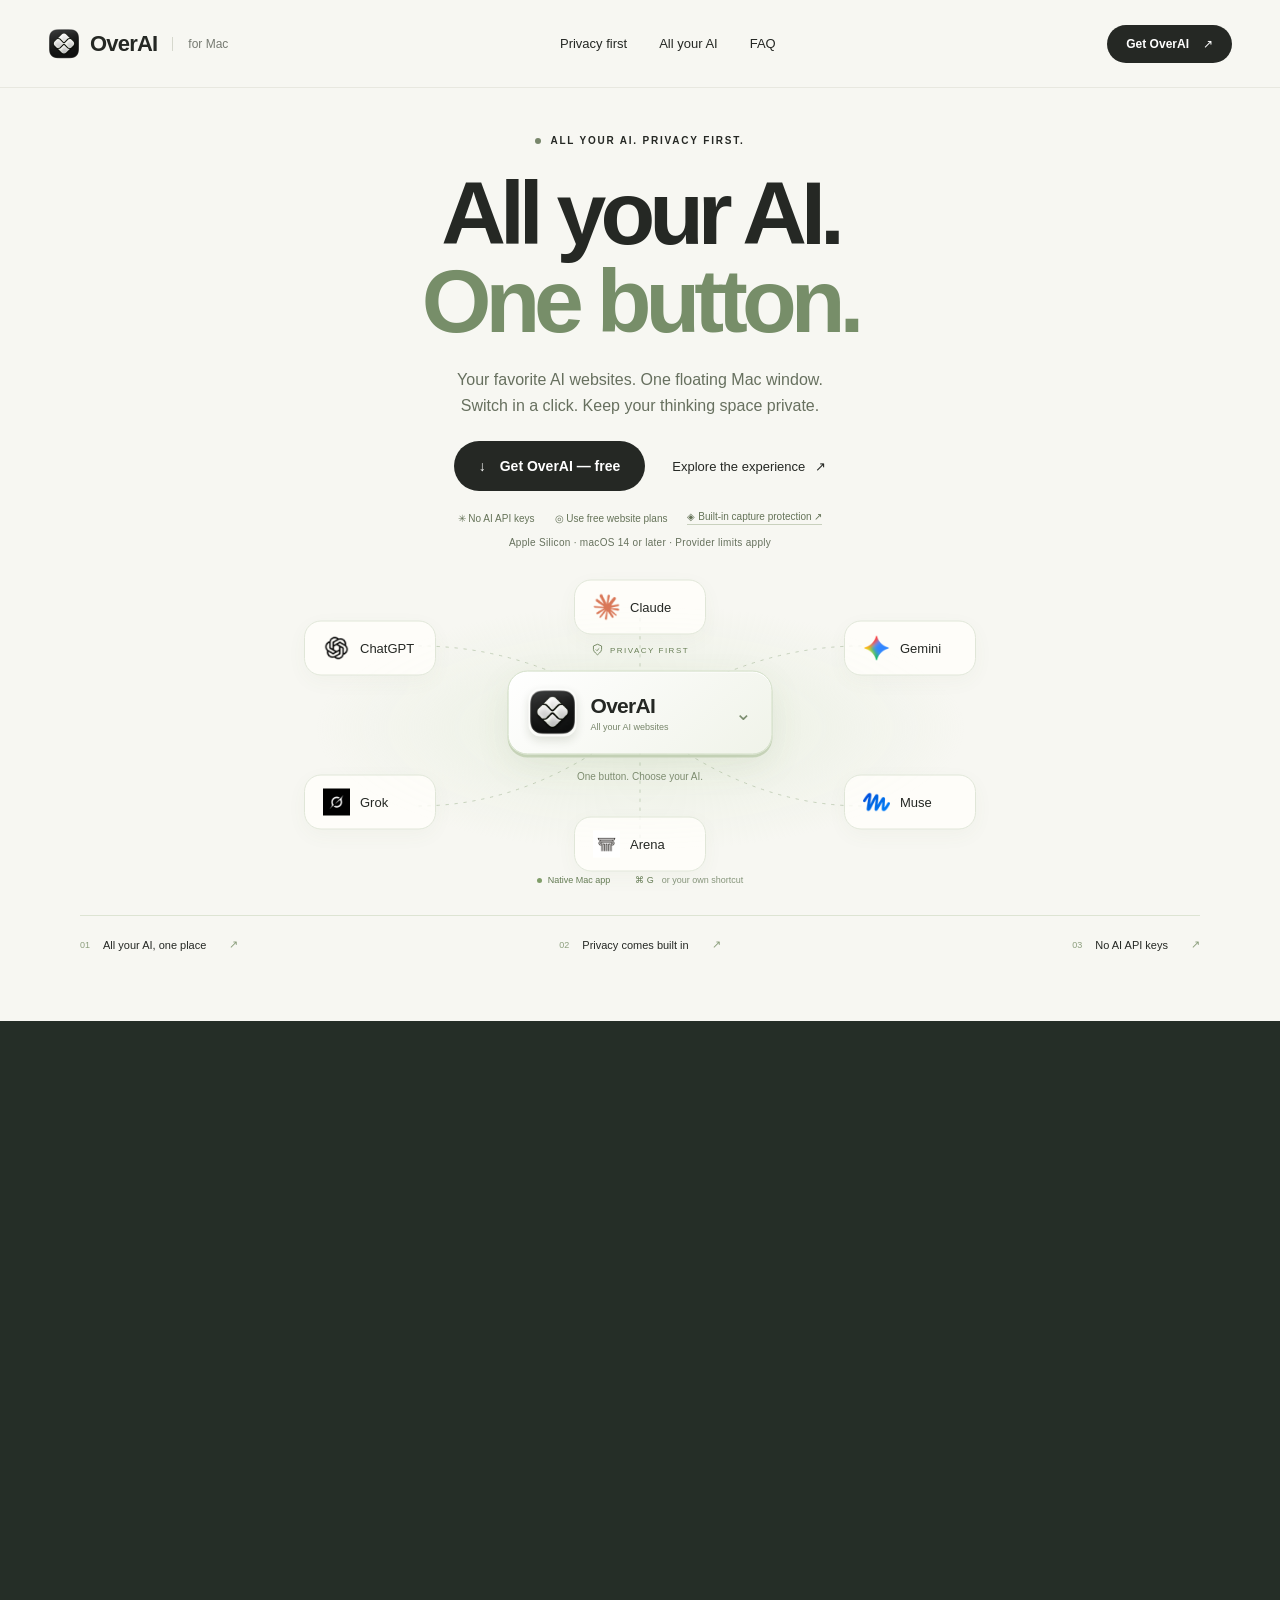
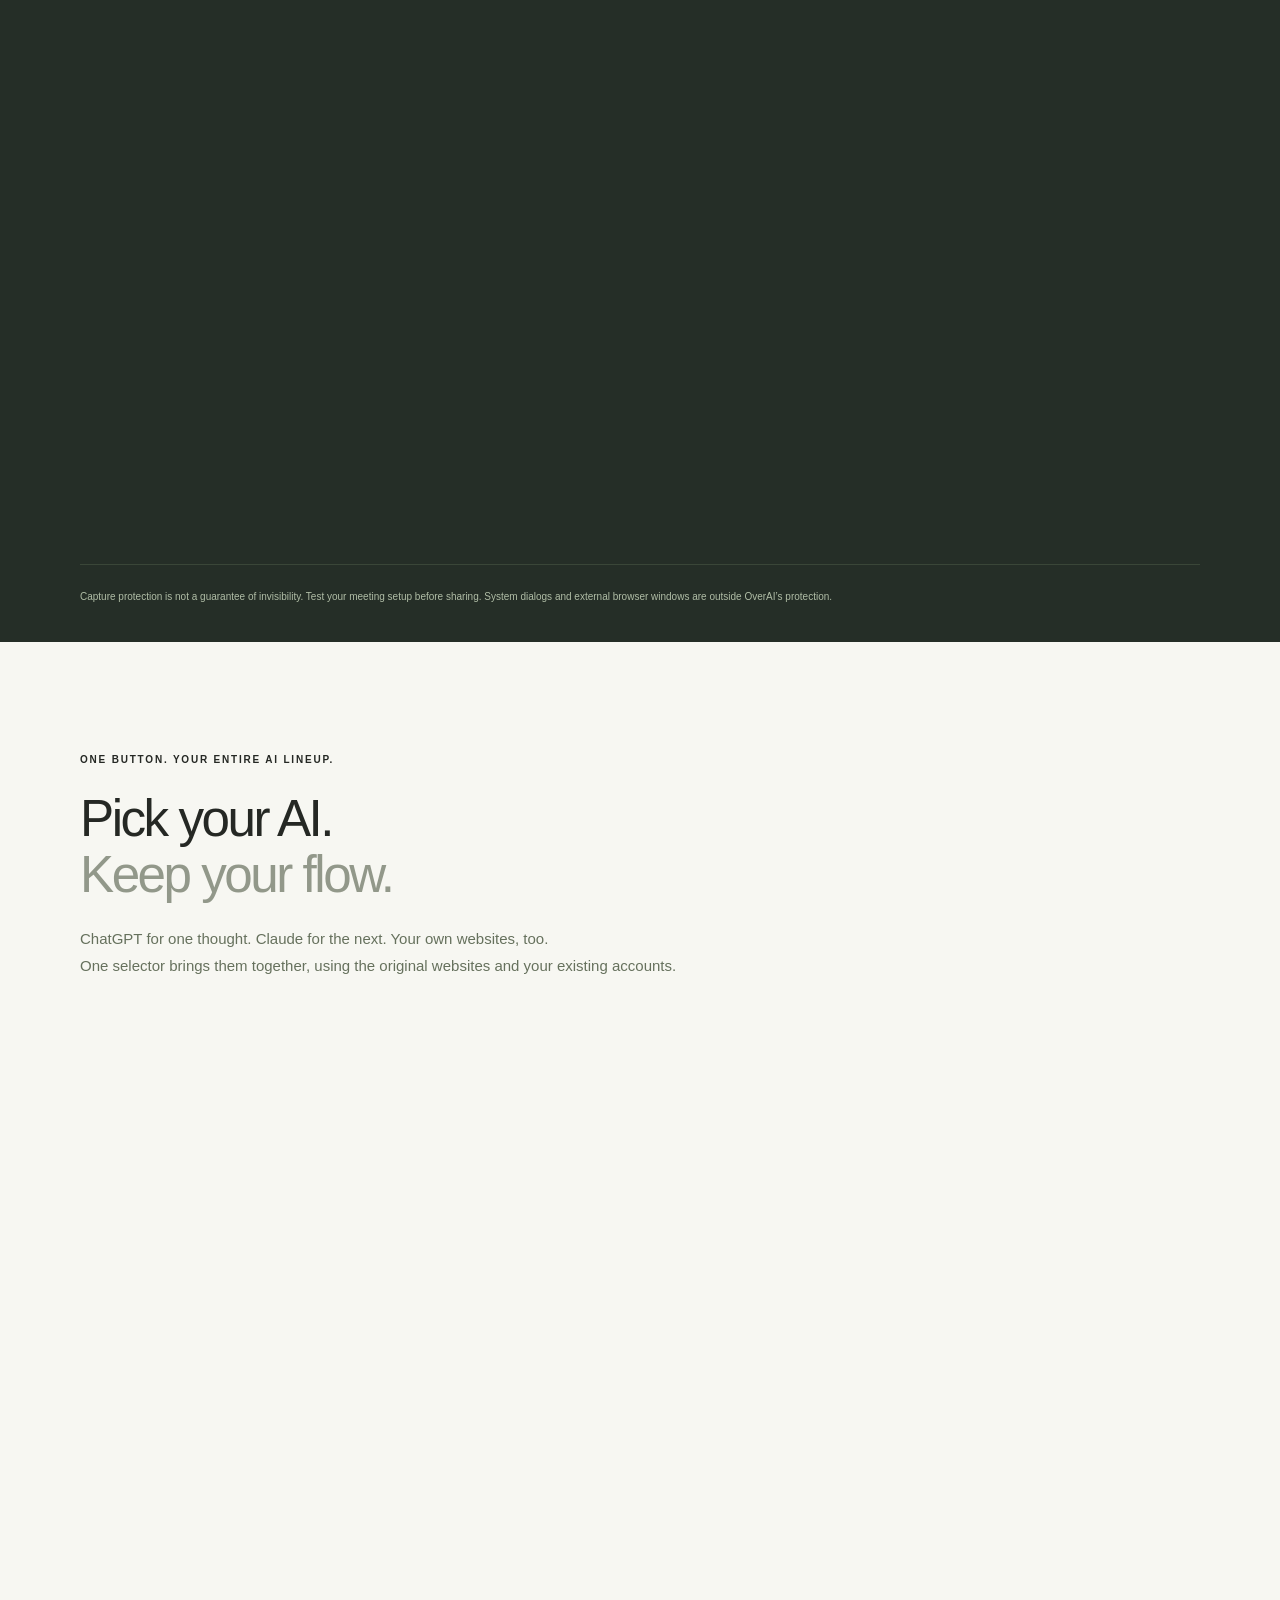
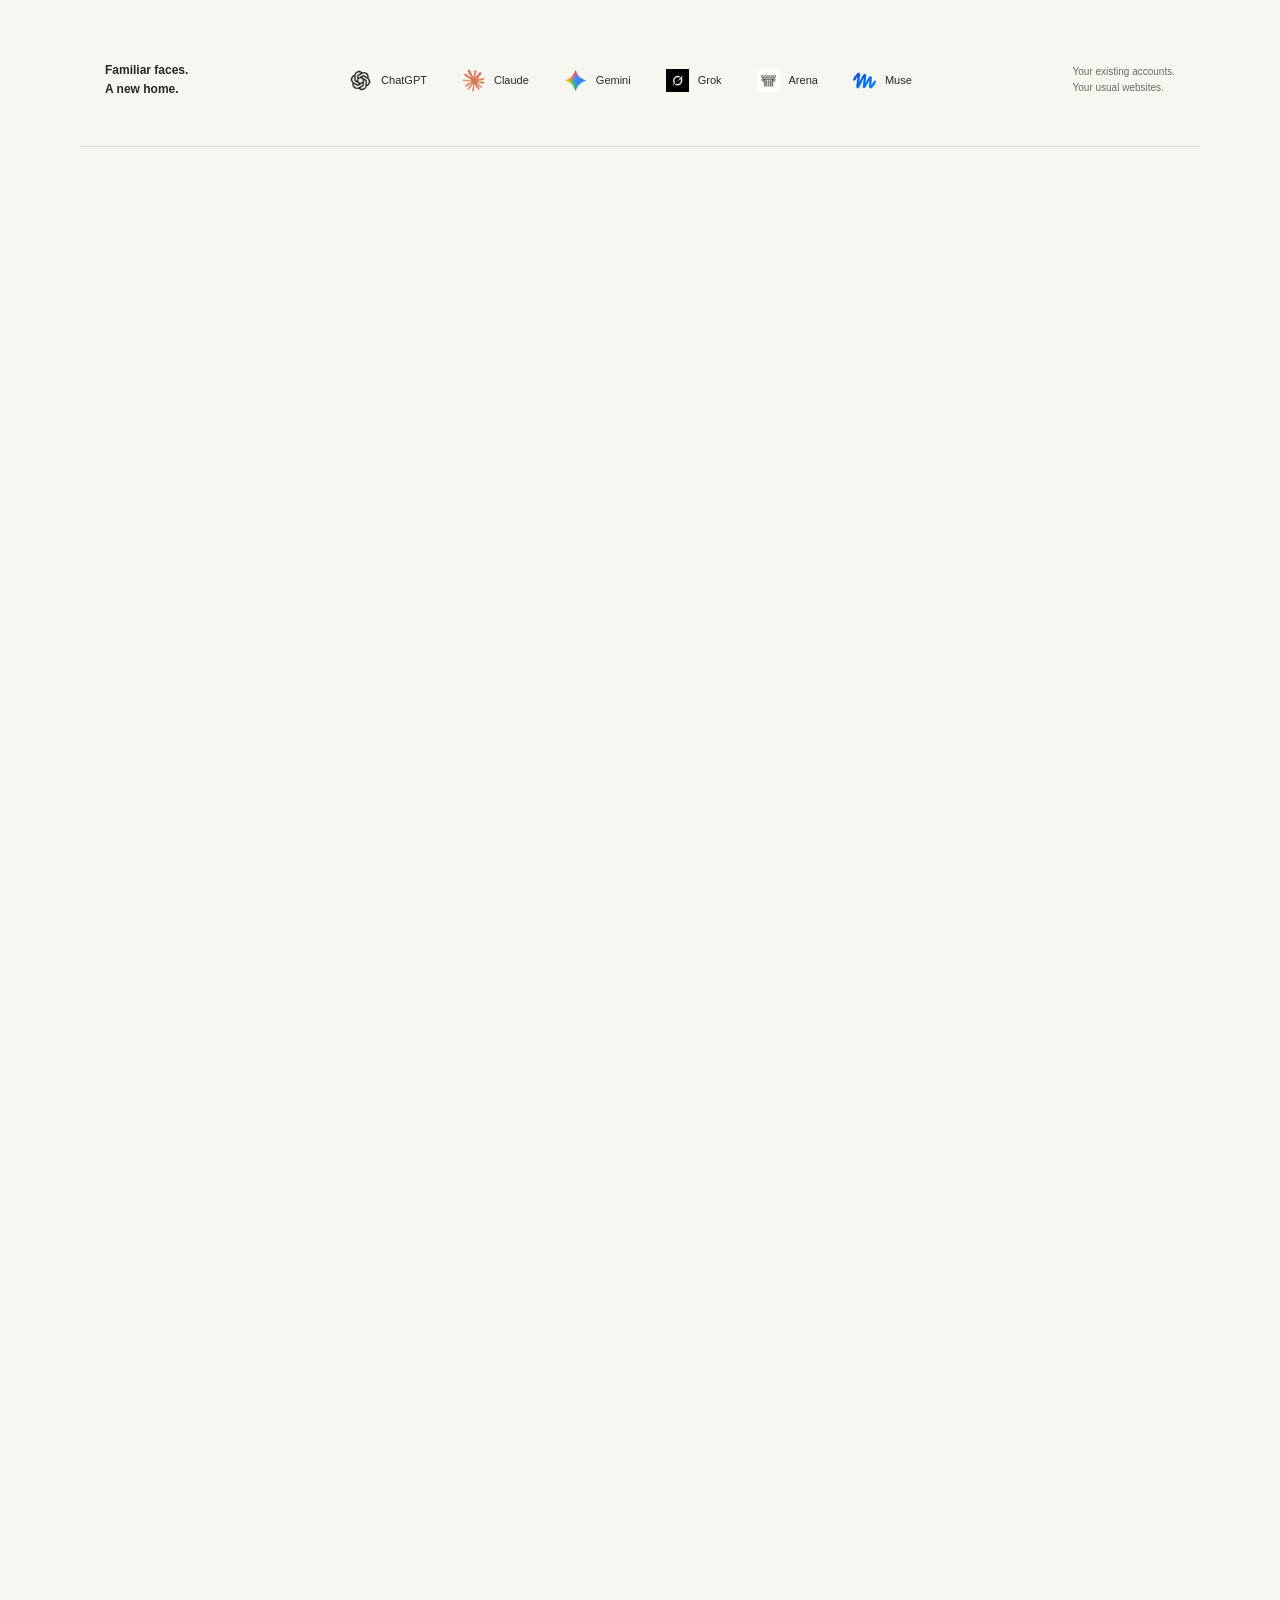
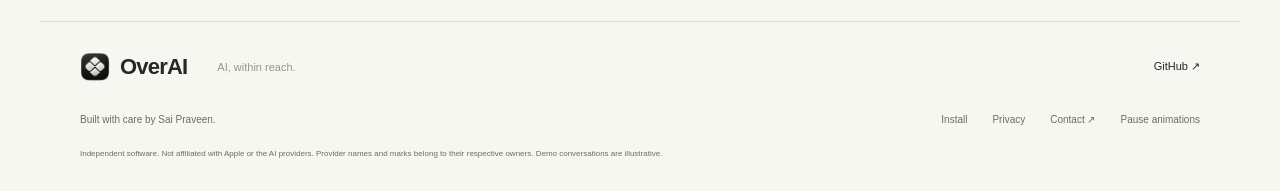
==== commit 45aa473b: "Refine branding and installer with a visual first-launch guide" ====
--- a/website/index.html
+++ b/website/index.html
@@ -25,7 +25,10 @@
       property="og:description"
     />
     <meta content="website" property="og:type" />
-    <meta content="https://n-saipraveen.github.io/overai-mac/" property="og:url" />
+    <meta
+      content="https://n-saipraveen.github.io/overai-mac/"
+      property="og:url"
+    />
     <meta
       content="https://n-saipraveen.github.io/overai-mac/assets/social-card.png"
       property="og:image"
@@ -35,8 +38,8 @@
       property="og:image:alt"
     />
     <meta content="summary_large_image" name="twitter:card" />
-    <link href="assets/overai.png" rel="icon" />
-    <link href="styles.css?v=38a31d2909" rel="stylesheet" />
+    <link href="assets/overai.png?v=3005" rel="icon" />
+    <link href="styles.css?v=9905c75e7a" rel="stylesheet" />
     <script defer="" src="app.js?v=b104374754"></script>
   </head>
   <body>
@@ -46,7 +49,7 @@
         ><img
           alt=""
           height="32"
-          src="assets/overai.png"
+          src="assets/overai.png?v=3005"
           width="32"
         />OverAI<span class="platform">for Mac</span></a
       >
@@ -118,7 +121,7 @@
                 alt=""
                 height="48"
                 id="hub-active-icon"
-                src="assets/overai.png"
+                src="assets/overai.png?v=3005"
                 width="48"
               /><span id="hub-active-name"
                 >OverAI<small>All your AI websites</small></span
@@ -198,7 +201,7 @@
                   <img
                     alt=""
                     height="22"
-                    src="assets/overai.png"
+                    src="assets/overai.png?v=3005"
                     width="22"
                   />OverAI <span>⌘ G</span>
                 </div>
@@ -217,7 +220,7 @@
               <img
                 alt=""
                 height="56"
-                src="assets/overai.png"
+                src="assets/overai.png?v=3005"
                 width="56"
               /><strong>Your Mac</strong><span>OverAI + WebKit</span>
             </div>
@@ -540,7 +543,7 @@
           <img
             alt="OverAI app icon"
             height="68"
-            src="assets/overai.png"
+            src="assets/overai.png?v=3005"
             width="68"
           />
           <h2>
@@ -566,15 +569,17 @@
           </ul>
           <a
             class="button dark full"
-            href="https://github.com/N-Saipraveen/overai-mac/releases/download/v3.0.0-beta.1/OverAI-3.0.0-3004-preview-arm64.dmg"
+            href="https://github.com/N-Saipraveen/overai-mac/releases/download/v3.0.1-beta.1/OverAI-3.0.1-3005-preview-arm64.dmg"
             >Download free preview <span aria-hidden="true">↓</span></a
           ><span class="purchase-note"
             >Apple Silicon · macOS 14+<br />Unnotarized preview. macOS may block
             opening.<br /><a
-              href="https://github.com/N-Saipraveen/overai-mac/releases/tag/v3.0.0-beta.1"
+              href="https://github.com/N-Saipraveen/overai-mac/releases/tag/v3.0.1-beta.1"
               rel="noopener noreferrer"
               target="_blank"
               >Release notes, installation &amp; checksums ↗</a
+            ><br /><a href="install.html"
+              >Installation &amp; first-launch help ↗</a
             ></span
           >
         </div>
@@ -655,7 +660,7 @@
           ><img
             alt=""
             height="30"
-            src="assets/overai.png"
+            src="assets/overai.png?v=3005"
             width="30"
           />OverAI</a
         >
@@ -670,7 +675,7 @@
       <div class="footer-bottom">
         <span>Built with care by Sai Praveen.</span>
         <div>
-          <a href="privacy.html">Privacy</a
+          <a href="install.html">Install</a> <a href="privacy.html">Privacy</a
           ><a href="mailto:hello@saipraveen.dev">Contact ↗</a
           ><button aria-pressed="false" id="motion-toggle">
             Pause animations
--- a/website/styles.css
+++ b/website/styles.css
@@ -2509,3 +2509,250 @@
     margin-top: 20px;
   }
 }
+.install-page {
+  max-width: 1100px;
+  padding-top: 70px;
+  padding-bottom: 65px;
+}
+.install-heading {
+  text-align: center;
+}
+.install-heading h1 {
+  font-size: clamp(40px, 5.5vw, 67px);
+  letter-spacing: -3px;
+  font-weight: 500;
+  line-height: 1.05;
+  margin: 25px 0;
+}
+.install-heading > p {
+  font-size: 13px;
+  color: #64725a;
+}
+.install-preview-label {
+  display: block;
+  font-size: 10px;
+  color: #6f7e64;
+  margin-top: 18px;
+}
+.install-overview {
+  width: 100%;
+  height: auto;
+  display: block;
+  margin: 40px 0 25px;
+  border-radius: 17px;
+  border: 1px solid #e0e5d7;
+}
+.install-steps {
+  max-width: 790px;
+  margin: 0 auto;
+}
+.install-steps article {
+  display: flex;
+  gap: 25px;
+  padding: 28px 0;
+  border-bottom: 1px solid var(--line);
+}
+.install-step-number {
+  font-size: 11px;
+  color: #7a8c6b;
+  padding-top: 5px;
+  min-width: 25px;
+}
+.install-steps h2 {
+  font-size: 25px;
+  font-weight: 500;
+  letter-spacing: -0.8px;
+  margin: 0 0 13px;
+}
+.install-steps p,
+.install-help p,
+.install-advanced p {
+  font-size: 13px;
+  line-height: 1.9;
+  color: #65725a;
+}
+.install-page p a,
+.install-advanced a {
+  text-decoration: underline;
+  text-underline-offset: 3px;
+}
+.install-help {
+  background: #e9eedf;
+  border: 1px solid #d6e0cb;
+  border-radius: 20px;
+  padding: 35px 40px;
+  margin: 55px auto 25px;
+  max-width: 790px;
+  scroll-margin-top: 30px;
+}
+.install-help h2 {
+  font-size: 30px;
+  font-weight: 500;
+  letter-spacing: -1px;
+  line-height: 1.2;
+  margin: 20px 0;
+}
+.install-help ol {
+  padding-left: 20px;
+  margin: 22px 0;
+}
+.install-help li {
+  font-size: 13px;
+  line-height: 1.9;
+  margin: 15px 0;
+  color: #48583e;
+  padding-left: 7px;
+}
+.install-source {
+  font-size: 11px;
+  text-decoration: underline;
+  text-underline-offset: 3px;
+  color: #526a40;
+}
+.install-caution {
+  background: #f7f8ef;
+  border-radius: 10px;
+  padding: 18px 20px;
+  margin-top: 25px;
+}
+.install-caution strong {
+  font-size: 13px;
+  font-weight: 600;
+}
+.install-caution p {
+  font-size: 11px;
+  margin: 8px 0 0;
+}
+.install-advanced {
+  max-width: 790px;
+  margin: 0 auto;
+  border-bottom: 1px solid var(--line);
+  padding: 5px 0 15px;
+}
+.install-advanced summary {
+  cursor: pointer;
+  font-size: 14px;
+  font-weight: 500;
+  padding: 18px 0;
+  line-height: 1.6;
+}
+.install-advanced > p {
+  margin: 10px 0 20px;
+}
+.install-advanced code {
+  font-size: 11px;
+}
+.install-command {
+  position: relative;
+  background: #293126;
+  color: #e4ecdc;
+  border-radius: 12px;
+  padding: 18px 70px 18px 20px;
+  margin: 15px 0 22px;
+  max-width: 100%;
+}
+.install-command pre {
+  overflow: auto;
+  margin: 0;
+  font-size: 11px;
+  line-height: 1.9;
+  white-space: pre;
+}
+.install-command button {
+  position: absolute;
+  right: 12px;
+  top: 14px;
+  font-size: 10px;
+  border: 1px solid #80906e;
+  border-radius: 6px;
+  padding: 6px;
+  color: #e3edda;
+  min-width: 42px;
+}
+.install-contact {
+  max-width: 790px;
+  margin: 48px auto 0;
+  padding-top: 30px;
+  border-top: 1px solid var(--line);
+}
+.install-contact h2 {
+  font-size: 26px;
+  font-weight: 500;
+  letter-spacing: -0.8px;
+}
+.install-contact > a {
+  font-size: 14px;
+  color: #647d50;
+  text-decoration: underline;
+  text-underline-offset: 4px;
+}
+.install-contact > p {
+  font-size: 10px;
+  color: #6a7c5b;
+  line-height: 1.8;
+  margin-top: 23px;
+}
+.install-copy-status {
+  max-width: 790px;
+  margin: 14px auto;
+  font-size: 11px;
+  color: #5b7248;
+  min-height: 18px;
+}
+@media (max-width: 700px) {
+  .install-page {
+    padding-top: 45px;
+  }
+  .install-heading h1 {
+    font-size: 42px;
+    letter-spacing: -2px;
+  }
+  .install-heading > p {
+    font-size: 10px;
+  }
+  .install-preview-label {
+    font-size: 9px;
+    line-height: 1.8;
+    max-width: 300px;
+    margin: 17px auto 0;
+  }
+  .install-overview {
+    margin-top: 25px;
+  }
+  .install-steps article {
+    gap: 15px;
+    padding: 24px 0;
+  }
+  .install-steps h2 {
+    font-size: 22px;
+  }
+  .install-steps p,
+  .install-help p,
+  .install-help li,
+  .install-advanced p {
+    font-size: 12px;
+  }
+  .install-help {
+    padding: 25px 22px;
+    margin-top: 35px;
+  }
+  .install-help h2 {
+    font-size: 26px;
+  }
+  .install-command {
+    padding-left: 14px;
+    padding-right: 65px;
+  }
+  .install-command pre {
+    font-size: 10px;
+  }
+  .install-contact h2 {
+    font-size: 23px;
+  }
+  .install-caution {
+    padding: 16px;
+  }
+  .install-caution p {
+    font-size: 11px;
+  }
+}
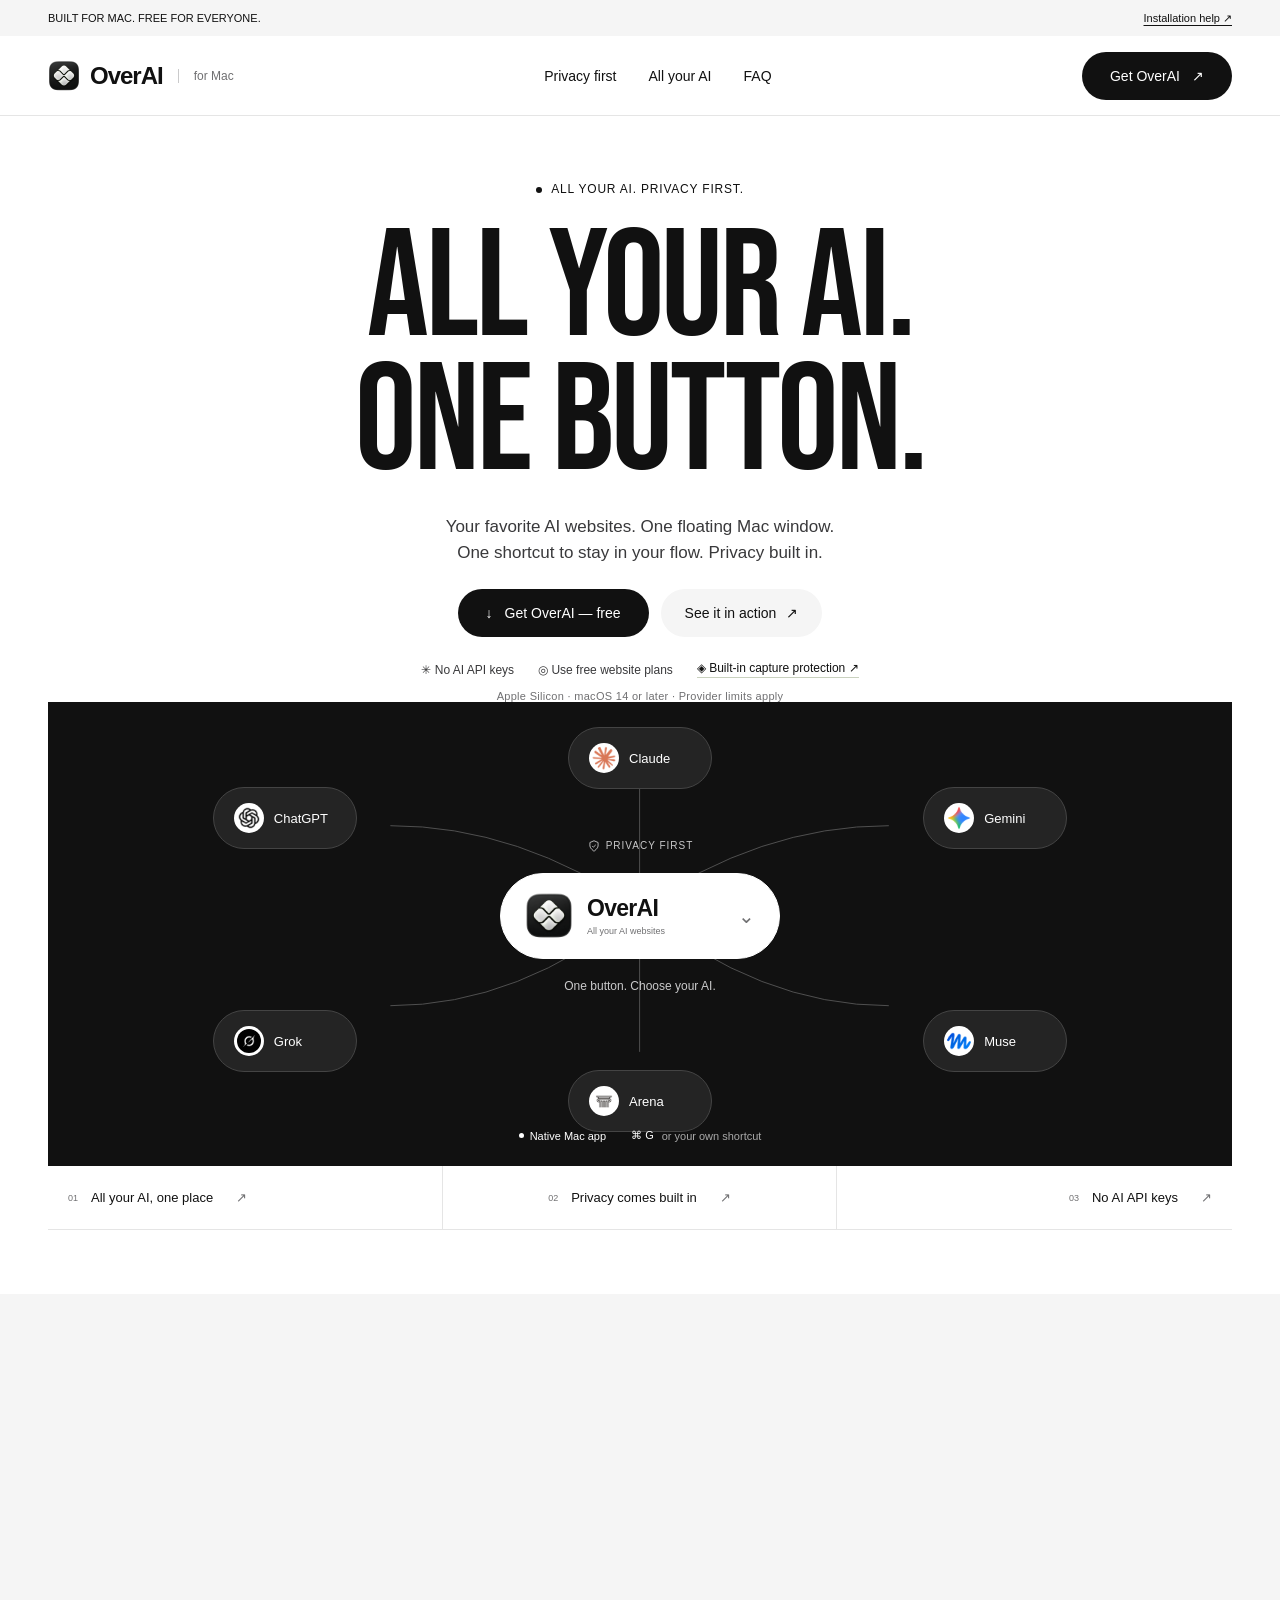
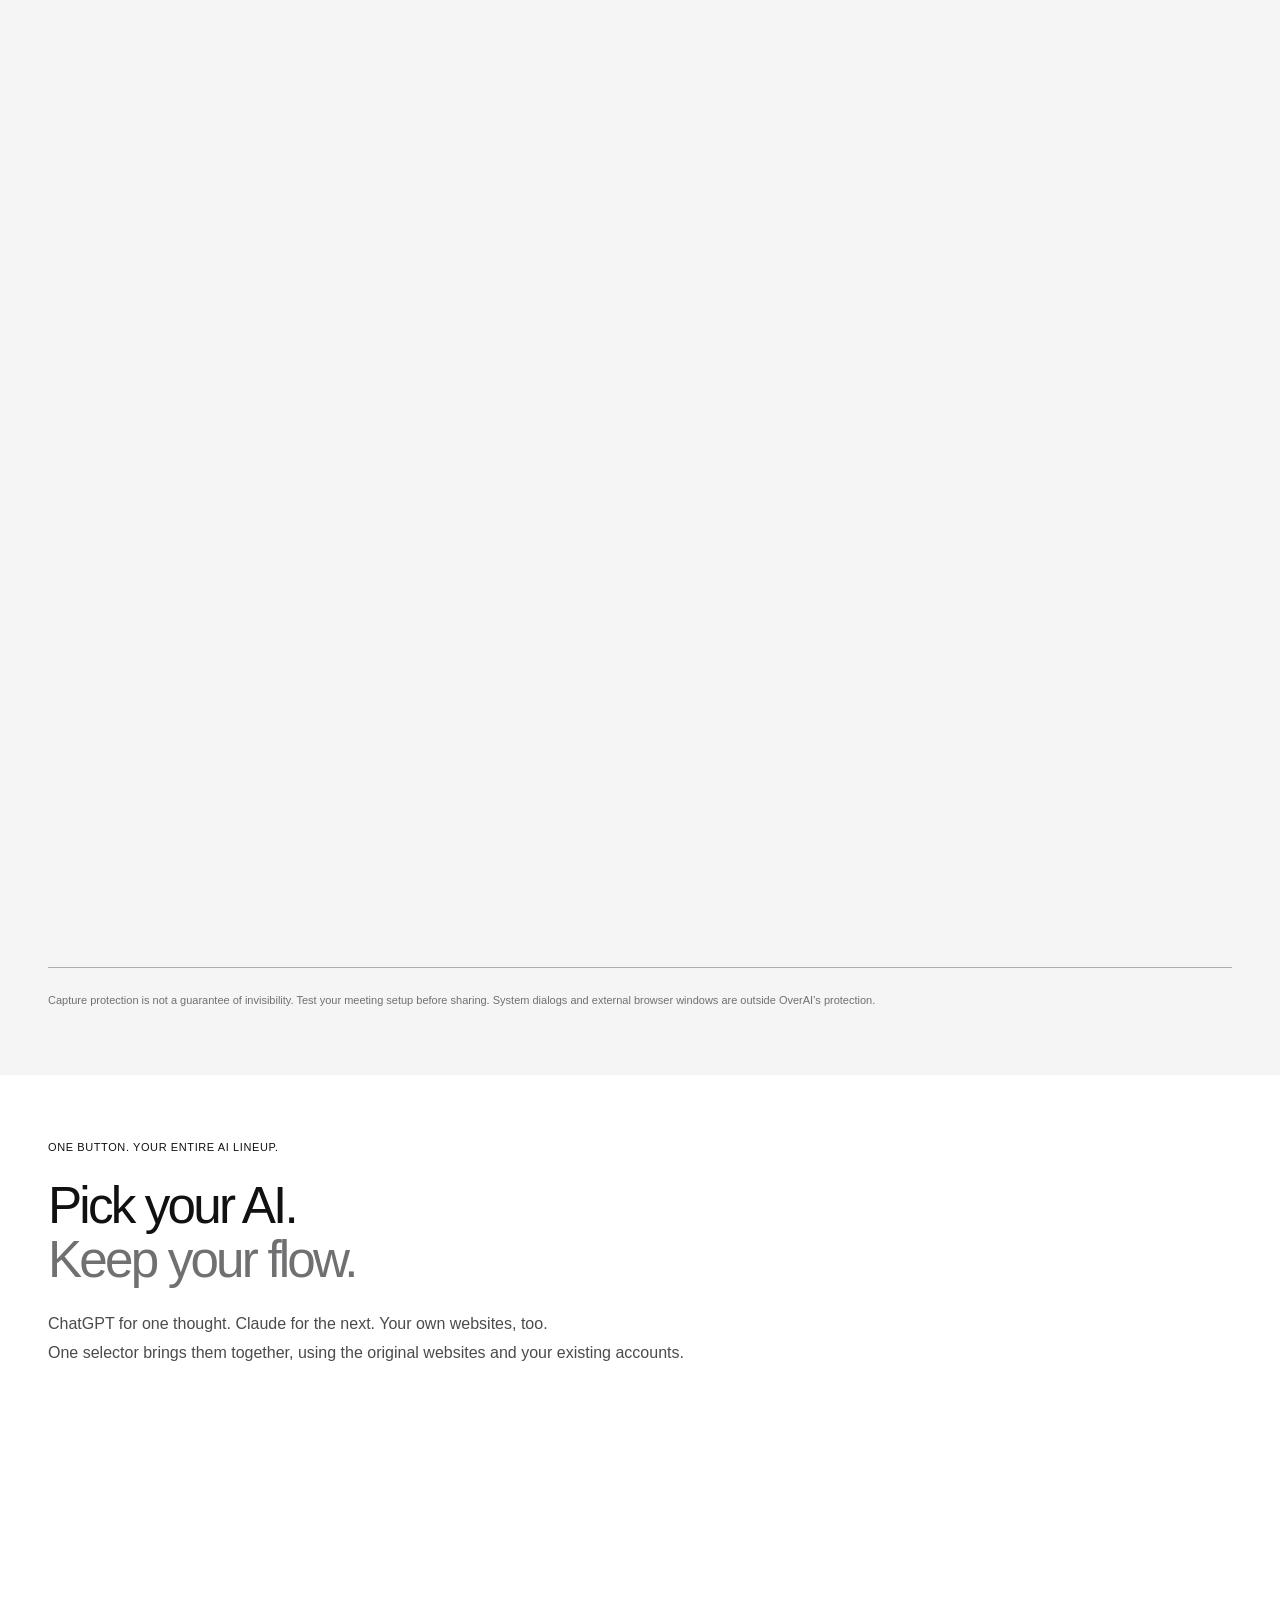
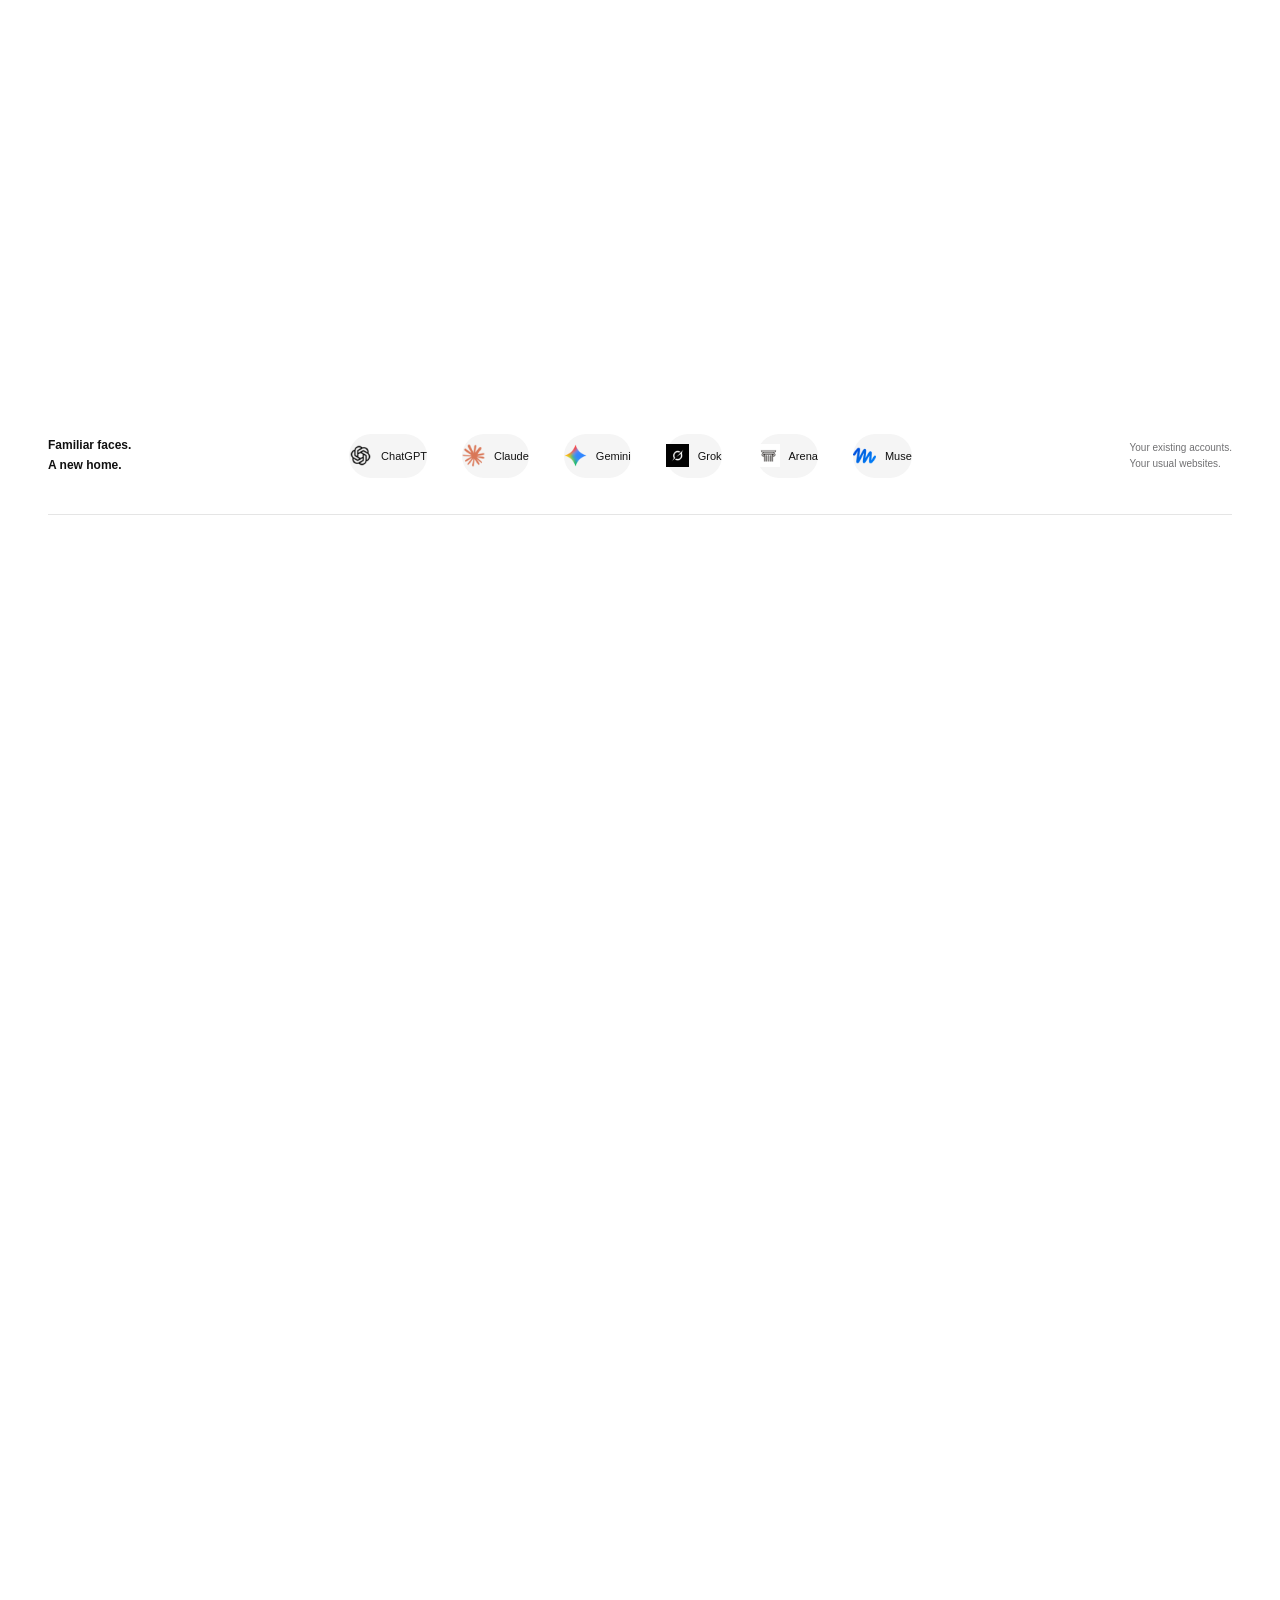
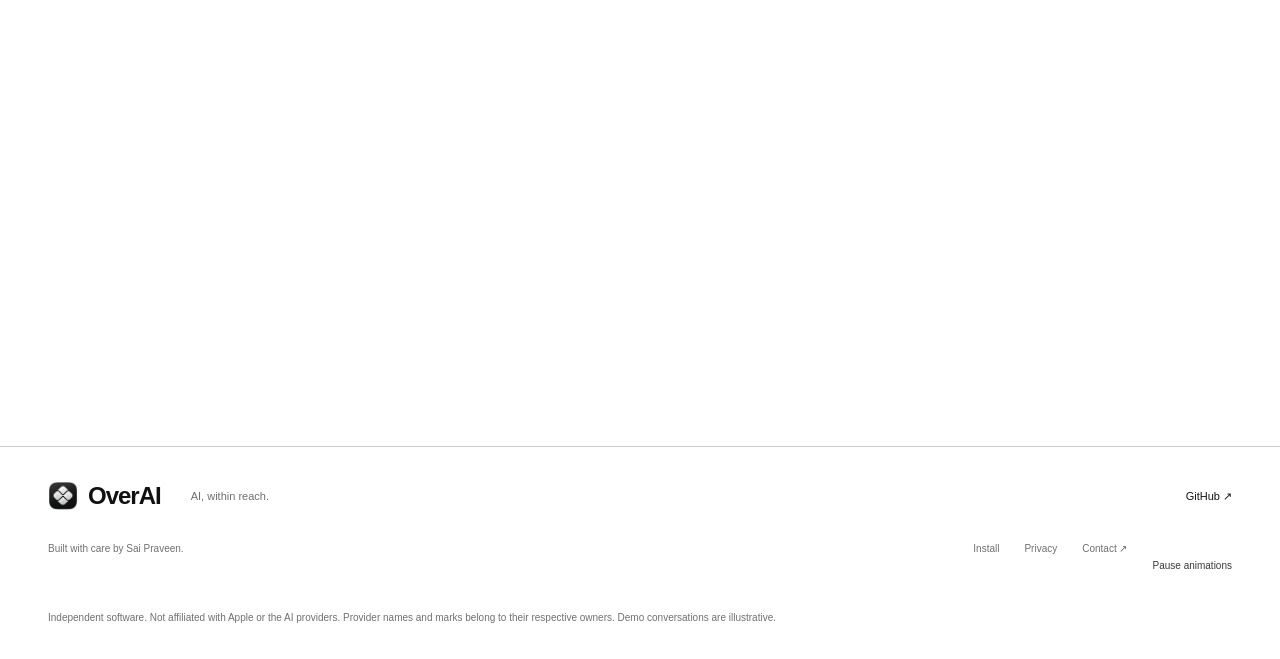
==== commit 675f7a16: "Restyle website using Nike editorial design reference" ====
--- a/website/index.html
+++ b/website/index.html
@@ -6,11 +6,11 @@
     <link href="https://n-saipraveen.github.io/overai-mac/" rel="canonical" />
     <meta content="strict-origin-when-cross-origin" name="referrer" />
     <meta
-      content="default-src 'self'; script-src 'self'; style-src 'self'; img-src 'self'; media-src 'self'; object-src 'none'; base-uri 'none'; form-action 'none'"
+      content="default-src 'self'; script-src 'self'; style-src 'self'; font-src 'self'; img-src 'self'; media-src 'self'; object-src 'none'; base-uri 'none'; form-action 'none'"
       http-equiv="Content-Security-Policy"
     />
     <meta content="width=device-width,initial-scale=1" name="viewport" />
-    <meta content="#f7f7f2" name="theme-color" />
+    <meta content="#ffffff" name="theme-color" />
     <title>OverAI — All your AI. One button. Privacy first.</title>
     <meta
       content="Your favorite AI websites behind one button. A native floating window for Mac with built-in capture protection. No AI API keys. Your existing accounts."
@@ -40,10 +40,15 @@
     <meta content="summary_large_image" name="twitter:card" />
     <link href="assets/overai.png?v=3005" rel="icon" />
     <link href="styles.css?v=9905c75e7a" rel="stylesheet" />
+    <link rel="stylesheet" href="campaign.css?v=7c31da47d4" />
     <script defer="" src="app.js?v=b104374754"></script>
   </head>
   <body>
     <a class="skip" href="#main">Skip to content</a>
+    <div class="utility-bar">
+      <span>BUILT FOR MAC. FREE FOR EVERYONE.</span
+      ><a href="install.html">Installation help ↗</a>
+    </div>
     <header class="nav">
       <a aria-label="OverAI home" class="brand" href="#"
         ><img
@@ -67,17 +72,18 @@
           <span class="status-dot"></span> ALL YOUR AI. PRIVACY FIRST.
         </div>
         <h1>
-          All your AI.<br /><span class="hero-emphasis">One button.</span>
+          All your AI.<br />
+          <span class="hero-emphasis">One button.</span>
         </h1>
         <p class="hero-copy">
-          Your favorite AI websites. One floating Mac window.<br />Switch in a
-          click. Keep your thinking space private.
+          Your favorite AI websites. One floating Mac window.<br />
+          One shortcut to stay in your flow. Privacy built in.
         </p>
         <div class="hero-actions">
           <a class="button dark" href="#get"
             ><span aria-hidden="true">↓</span> Get OverAI — free</a
           ><button class="text-button" id="watch">
-            Explore the experience <span aria-hidden="true">↗</span>
+            See it in action <span aria-hidden="true">↗</span>
           </button>
         </div>
         <div aria-label="At a glance" class="hero-benefits">
@@ -163,17 +169,21 @@
           <div class="privacy-top reveal">
             <span class="eyebrow">PRIVACY IS PART OF THE PRODUCT.</span>
             <h2>
-              Your AI, within reach.<br /><span>Your space, protected.</span>
+              Your AI, within reach.<br />
+              <span>Your space, protected.</span>
             </h2>
             <p>
-              Built-in capture protection. Direct website connections.<br />No
-              OverAI prompt collection. Privacy, from the first click.
+              Built-in capture protection. Direct website connections.<br />
+              No OverAI prompt collection. Privacy, from the first click.
             </p>
           </div>
           <div class="capture-story reveal">
             <div class="capture-copy">
               <span class="eyebrow">YOUR WINDOW. YOUR SCREEN SHARE.</span>
-              <h3>In your flow.<br />Out of the recording.</h3>
+              <h3>
+                In your flow.<br />
+                Out of the recording.
+              </h3>
               <p>
                 Built-in capture protection helps keep your OverAI window out of
                 supported screen recordings and screen shares, while your work
@@ -193,8 +203,10 @@
               </div>
               <div aria-hidden="true" class="capture-editor">
                 <span>THE NEXT BIG THING</span
-                ><strong>Great ideas<br />start here.</strong><i></i><i></i
-                ><i></i>
+                ><strong
+                  >Great ideas<br />
+                  start here.</strong
+                ><i></i><i></i><i></i>
               </div>
               <div aria-hidden="true" class="capture-overlay">
                 <div>
@@ -270,11 +282,15 @@
       </section>
       <section class="intro wrap" id="experience">
         <div class="eyebrow">ONE BUTTON. YOUR ENTIRE AI LINEUP.</div>
-        <h2>Pick your AI.<br /><span class="muted">Keep your flow.</span></h2>
+        <h2>
+          Pick your AI.<br />
+          <span class="muted">Keep your flow.</span>
+        </h2>
         <p>
           ChatGPT for one thought. Claude for the next. Your own websites,
-          too.<br />One selector brings them together, using the original
-          websites and your existing accounts.
+          too.<br />
+          One selector brings them together, using the original websites and
+          your existing accounts.
         </p>
         <div class="desktop reveal" id="demo">
           <div class="desktop-menubar">
@@ -286,7 +302,10 @@
             <div class="landscape mountain-front"></div>
             <div class="desktop-note">
               <span class="note-tag">A LITTLE ROOM TO THINK</span>
-              <h2>Keep your ideas<br />in the foreground.</h2>
+              <h2>
+                Keep your ideas<br />
+                in the foreground.
+              </h2>
               <p>Your work is right where you left it.</p>
             </div>
             <div class="work-document">
@@ -355,8 +374,8 @@
                   <div>
                     <strong>Start small. Make it real.</strong>
                     <p>
-                      Define the goal. Find the first step.<br />Build something
-                      you’d love to use.
+                      Define the goal. Find the first step.<br />
+                      Build something you’d love to use.
                     </p>
                   </div>
                 </div>
@@ -386,16 +405,25 @@
           </div>
         </div>
         <div class="provider-strip">
-          <span>Familiar faces.<br />A new home.</span>
+          <span
+            >Familiar faces.<br />
+            A new home.</span
+          >
           <div id="provider-strip-icons"></div>
-          <p>Your existing accounts.<br />Your usual websites.</p>
+          <p>
+            Your existing accounts.<br />
+            Your usual websites.
+          </p>
         </div>
       </section>
       <section class="feature-grid wrap">
         <article class="feature feature-shortcut reveal">
           <div class="feature-copy">
             <span class="eyebrow">01 / CALL IT UP</span>
-            <h3>One shortcut.<br />Back in your flow.</h3>
+            <h3>
+              One shortcut.<br />
+              Back in your flow.
+            </h3>
             <p>
               Show it. Ask it. Hide it. Make the shortcut your own, and keep
               your hands on the keyboard.
@@ -410,7 +438,10 @@
         <article class="feature feature-provider reveal">
           <div class="feature-copy">
             <span class="eyebrow">02 / MAKE IT YOURS</span>
-            <h3>Your AI lineup.<br />Your kind of order.</h3>
+            <h3>
+              Your AI lineup.<br />
+              Your kind of order.
+            </h3>
             <p>
               Add your own websites. Remove the ones you don’t use. Arrange
               everything just how you like it.
@@ -450,11 +481,13 @@
         <div>
           <span class="eyebrow">SMALL DETAILS. BIG DIFFERENCE.</span>
           <h2>
-            Feels right.<br /><span class="serif">Because it’s Mac.</span>
+            Feels right.<br />
+            <span class="serif">Because it’s Mac.</span>
           </h2>
           <p>
-            Built with Swift and Apple’s WebKit.<br />A thoughtful little
-            companion, from the first shortcut to the last idea of the day.
+            Built with Swift and Apple’s WebKit.<br />
+            A thoughtful little companion, from the first shortcut to the last
+            idea of the day.
           </p>
         </div>
         <div class="native-details">
@@ -489,7 +522,10 @@
       </section>
       <section class="everyday wrap reveal">
         <span class="eyebrow">FOR THE WAY YOUR DAY UNFOLDS</span>
-        <h2>Big ideas.<br />Little everyday assists.</h2>
+        <h2>
+          Big ideas.<br />
+          Little everyday assists.
+        </h2>
         <div aria-label="Everyday uses" class="use-tabs" role="tablist">
           <button
             aria-controls="use-panel"
@@ -547,11 +583,12 @@
             width="68"
           />
           <h2>
-            A little closer<br />to your <span class="serif">next idea.</span>
+            Your AI.<br />
+            Your move.
           </h2>
           <p>
-            A native home for the AI websites you love.<br />Made for Mac. Made
-            to stay out of your way.
+            A native home for the AI websites you love.<br />
+            Made for Mac. Made to stay out of your way.
           </p>
         </div>
         <div class="price-card">
@@ -559,7 +596,10 @@
           <div class="price">
             Free<span>No subscription. No license key.</span>
           </div>
-          <p>OverAI is completely free.<br />AI provider plans are separate.</p>
+          <p>
+            OverAI is completely free.<br />
+            AI provider plans are separate.
+          </p>
           <div class="price-rule"></div>
           <ul>
             <li>Native app for Apple Silicon</li>
@@ -572,13 +612,15 @@
             href="https://github.com/N-Saipraveen/overai-mac/releases/download/v3.0.1-beta.1/OverAI-3.0.1-3005-preview-arm64.dmg"
             >Download free preview <span aria-hidden="true">↓</span></a
           ><span class="purchase-note"
-            >Apple Silicon · macOS 14+<br />Unnotarized preview. macOS may block
-            opening.<br /><a
+            >Apple Silicon · macOS 14+<br />
+            Unnotarized preview. macOS may block opening.<br />
+            <a
               href="https://github.com/N-Saipraveen/overai-mac/releases/tag/v3.0.1-beta.1"
               rel="noopener noreferrer"
               target="_blank"
               >Release notes, installation &amp; checksums ↗</a
-            ><br /><a href="install.html"
+            ><br />
+            <a href="install.html"
               >Installation &amp; first-launch help ↗</a
             ></span
           >
@@ -587,7 +629,10 @@
       <section class="faq wrap reveal" id="questions">
         <div>
           <span class="eyebrow">A FEW THINGS YOU MIGHT WONDER</span>
-          <h2>Good questions.<br />Clear answers.</h2>
+          <h2>
+            Good questions.<br />
+            Clear answers.
+          </h2>
         </div>
         <div class="faq-list">
           <details>
--- a/website/campaign.css
+++ b/website/campaign.css
@@ -0,0 +1,1426 @@
+/* OverAI campaign system: DESIGN.md tokens, flat surfaces, editorial scale.
+   Bebas Neue replaces the reference's proprietary display face. */
+@font-face {
+  font-family: "Bebas Neue";
+  src: url("assets/fonts/BebasNeue-Regular.ttf") format("truetype");
+  font-weight: 400;
+  font-style: normal;
+  font-display: swap;
+}
+:root {
+  --paper: #fff;
+  --ink: #111;
+  --muted: #707072;
+  --line: #e5e5e5;
+  --accent: #111;
+  --cloud: #f5f5f5;
+}
+body {
+  font-family: "Helvetica Neue", Helvetica, Arial, sans-serif;
+  background: #fff;
+  color: #111;
+}
+::selection {
+  background: #111;
+  color: #fff;
+}
+a:focus-visible,
+button:focus-visible,
+summary:focus-visible {
+  outline: 2px solid currentColor;
+  outline-offset: 5px;
+}
+.wrap {
+  max-width: 1440px;
+  padding-left: 48px;
+  padding-right: 48px;
+}
+.utility-bar {
+  min-height: 36px;
+  background: var(--cloud);
+  padding: 8px 48px;
+  display: flex;
+  align-items: center;
+  justify-content: space-between;
+  gap: 16px;
+  font-size: 11px;
+  font-weight: 500;
+}
+.utility-bar a {
+  text-decoration: underline;
+  text-underline-offset: 3px;
+}
+.nav {
+  height: 80px;
+  padding: 0 48px;
+  background: #fff;
+  border-color: var(--line);
+}
+.brand {
+  font-size: 24px;
+  font-weight: 700;
+  letter-spacing: -1px;
+}
+.platform {
+  color: #707072;
+  border-color: #cacacb;
+}
+.nav nav {
+  font-size: 14px;
+  gap: 32px;
+}
+.nav nav a:hover {
+  color: #707072;
+}
+.button,
+.button.small {
+  min-height: 48px;
+  padding: 14px 28px;
+  font-size: 14px;
+  font-weight: 500;
+  gap: 12px;
+  border-radius: 999px;
+  transition:
+    transform 0.18s,
+    background 0.18s;
+}
+.button.dark,
+.button.dark:hover {
+  background: #111;
+  color: #fff;
+}
+.button:hover {
+  transform: none;
+  background: #39393b;
+}
+.button:active {
+  transform: scale(0.97);
+}
+.hero {
+  padding-top: 64px;
+}
+.hero > .eyebrow {
+  font-size: 12px;
+  letter-spacing: 0.8px;
+}
+.status-dot,
+.tiny-dot {
+  background: #111;
+}
+.hero h1 {
+  font-family: "Bebas Neue", "Arial Narrow", sans-serif;
+  font-weight: 400;
+  font-size: clamp(88px, 12vw, 174px);
+  line-height: 0.87;
+  letter-spacing: -0.02em;
+  text-transform: uppercase;
+  margin: 24px 0;
+}
+.hero-emphasis {
+  color: #111 !important;
+  font-family: inherit !important;
+  font-style: normal !important;
+}
+.hero-copy {
+  font-size: 17px;
+  line-height: 1.5;
+  color: #39393b;
+}
+.hero-actions {
+  margin-top: 24px;
+  gap: 12px;
+}
+.text-button {
+  background: #f5f5f5;
+  border-radius: 999px;
+  padding: 14px 24px;
+  min-height: 48px;
+  font-size: 14px;
+  font-weight: 500;
+}
+.hero-benefits {
+  margin-top: 24px;
+  color: #39393b;
+  font-size: 12px;
+  gap: 24px;
+}
+.hero-benefits a {
+  color: #111;
+}
+.compatibility {
+  font-size: 11px;
+  color: #707072;
+  margin: 16px 0 40px;
+}
+.ai-hub {
+  max-width: none;
+  height: 464px;
+  margin: 0;
+  background: #111;
+  color: #fff;
+  overflow: visible;
+}
+.hub-wash {
+  display: none;
+}
+.hub-connections {
+  color: #555;
+  inset: 36px 10%;
+  width: 80%;
+  height: 360px;
+}
+.hub-connections path {
+  stroke-dasharray: none;
+  animation: none;
+}
+.orbit-node {
+  border: 1px solid #444;
+  background: #242424;
+  color: #fff;
+  border-radius: 999px;
+  box-shadow: none;
+  min-width: 144px;
+  padding: 15px 20px;
+  animation: none;
+  transition:
+    background 0.2s,
+    border-color 0.2s;
+}
+.orbit-node:hover,
+.orbit-node[aria-pressed="true"] {
+  background: #39393b;
+  border-color: #fff;
+  box-shadow: none;
+}
+.orbit-node img {
+  background: #fff;
+  border-radius: 50%;
+  padding: 3px;
+  width: 30px;
+  height: 30px;
+}
+.hub-center {
+  top: 46%;
+  width: 280px;
+}
+.hub-private {
+  color: #cacacb;
+  font-size: 10px;
+  letter-spacing: 1px;
+  margin-bottom: 20px;
+}
+.hub-button,
+.hub-button:hover {
+  background: #fff;
+  border: 1px solid #fff;
+  border-radius: 999px;
+  padding: 18px 24px;
+  color: #111;
+  box-shadow: none;
+  transform: none;
+}
+.hub-button > img {
+  box-shadow: none;
+}
+.hub-button small,
+.hub-chevron {
+  color: #707072;
+}
+.hub-button > span:nth-child(2) {
+  font-size: 23px;
+}
+.hub-hint {
+  color: #cacacb;
+  font-size: 12px;
+  margin-top: 20px;
+}
+.hub-picker {
+  top: 150px;
+  left: -8px;
+  width: 296px;
+  border: 1px solid #cacacb;
+  border-radius: 0;
+  box-shadow: none;
+  background: #fff;
+  color: #111;
+  padding: 16px;
+}
+.hub-picker-label,
+.hub-picker-footer {
+  color: #707072;
+  font-size: 10px;
+}
+.hub-picker-footer {
+  border-color: #e5e5e5;
+}
+.hub-picker-option {
+  min-height: 44px;
+  border-radius: 999px;
+  font-size: 12px;
+}
+.hub-picker-option:hover,
+.hub-picker-option:focus-visible {
+  background: #f5f5f5;
+}
+.hub-bottom {
+  bottom: 24px;
+  color: #fff;
+  font-size: 11px;
+}
+.hub-bottom-muted {
+  color: #aaa;
+}
+.hub-bottom i {
+  background: #fff;
+}
+.hero-principles {
+  margin-top: 0;
+  border-top: 0;
+  border-bottom: 1px solid #e5e5e5;
+  gap: 0;
+}
+.hero-principles a {
+  padding: 24px 20px;
+  font-size: 13px;
+  color: #111;
+  border-right: 1px solid #e5e5e5;
+}
+.hero-principles a:last-child {
+  border: 0;
+}
+.hero-principles span {
+  color: #707072;
+}
+.hero-principles a:hover {
+  background: #f5f5f5;
+}
+.eyebrow {
+  letter-spacing: 0.6px;
+  font-size: 11px;
+  font-weight: 500;
+}
+.serif {
+  font: inherit;
+  letter-spacing: inherit;
+}
+h2,
+.intro h2,
+.native h2,
+.everyday h2,
+.faq h2 {
+  font-family: "Helvetica Neue", Helvetica, Arial, sans-serif;
+  font-size: clamp(32px, 4vw, 56px);
+  line-height: 1.05;
+  font-weight: 500;
+  letter-spacing: -0.055em;
+}
+.privacy-section {
+  background: #f5f5f5;
+  margin-top: 64px;
+  padding: 64px 0;
+}
+.privacy-top {
+  max-width: 900px;
+  margin: auto;
+  text-align: center;
+}
+.privacy-top h2 {
+  font-size: clamp(36px, 4.8vw, 64px);
+  color: #111;
+}
+.privacy-top h2 > span {
+  color: #707072;
+}
+.privacy-top > p {
+  font-size: 16px;
+  color: #39393b;
+  line-height: 1.6;
+}
+.capture-story {
+  margin-top: 48px;
+  background: #fff;
+  border: 0;
+  border-radius: 0;
+  box-shadow: none;
+  gap: 48px;
+  padding: 40px;
+}
+.capture-copy h3 {
+  font-size: 36px;
+  line-height: 1.1;
+  letter-spacing: -1.5px;
+  font-weight: 500;
+  color: #111;
+}
+.capture-copy > p {
+  font-size: 15px;
+  color: #39393b;
+}
+.capture-copy > button {
+  border-radius: 999px;
+  background: #111;
+  color: #fff;
+  padding: 14px 24px;
+  font-size: 13px;
+  min-height: 48px;
+}
+.capture-copy small {
+  color: #707072;
+  font-size: 11px;
+}
+.capture-copy > .eyebrow {
+  color: #707072;
+}
+.capture-monitor {
+  background: #e5e5e5;
+  border-radius: 0;
+  border: 0;
+  box-shadow: none;
+}
+.capture-bar {
+  background: #111;
+  color: #fff;
+  border: 0;
+}
+.record-dot {
+  background: #fff;
+}
+.capture-editor {
+  background: #ddd;
+  color: #111;
+}
+.capture-editor > span {
+  color: #4b4b4d;
+}
+.capture-editor i {
+  background: #c2c2c2;
+}
+.capture-overlay {
+  background: #fff;
+  border: 1px solid #111;
+  border-radius: 12px;
+  box-shadow: none;
+}
+.capture-overlay p {
+  color: #707072;
+}
+.capture-overlay i {
+  background: #eee;
+}
+.capture-mini-input {
+  background: #f5f5f5;
+  color: #707072;
+}
+.capture-mini-input b {
+  background: #111;
+}
+.capture-result {
+  background: #111;
+  color: #fff;
+  border-radius: 999px;
+  font-size: 10px;
+}
+.privacy-flow {
+  border: 0;
+  border-radius: 0;
+  background: transparent;
+  padding: 40px;
+}
+.flow-line span,
+.flow-line small,
+.flow-end > span {
+  color: #707072;
+}
+.flow-line i {
+  background: #cacacb;
+}
+.web-symbol {
+  background: #fff;
+  color: #111;
+  border-color: #cacacb;
+}
+.privacy-columns {
+  gap: 32px;
+}
+.privacy-number {
+  color: #707072;
+  border-color: #cacacb;
+}
+.privacy-columns h3 {
+  font-size: 20px;
+  letter-spacing: -0.5px;
+  font-weight: 500;
+}
+.privacy-columns p {
+  font-size: 14px;
+  color: #4b4b4d;
+}
+.privacy-footnote {
+  font-size: 11px;
+  color: #707072;
+}
+.intro {
+  padding-top: 64px;
+}
+.intro > p,
+.native > div > p {
+  font-size: 16px;
+  color: #4b4b4d;
+}
+.muted {
+  color: #707072;
+}
+.desktop {
+  border: 0;
+  border-radius: 0;
+  box-shadow: none;
+  margin-top: 40px;
+  background: #f5f5f5;
+}
+.desktop-menubar {
+  background: #111;
+  color: #fff;
+  height: 32px;
+}
+.wallpaper {
+  background: #e5e5e5;
+}
+.landscape {
+  display: none;
+}
+.desktop-note {
+  color: #111;
+}
+.desktop-note h2 {
+  font-size: 40px;
+}
+.desktop-note p,
+.note-tag {
+  color: #4b4b4d;
+}
+.work-document {
+  box-shadow: none;
+  border: 1px solid #cacacb;
+  border-radius: 0;
+  background: #f5f5f5;
+}
+.doc-breadcrumb {
+  color: #707072;
+}
+.doc-highlight {
+  background: #e5e5e5;
+  color: #111;
+  border-color: #111;
+}
+.fake-line {
+  background: #ddd;
+}
+.ai-window {
+  border: 1px solid #111;
+  border-radius: 12px;
+  box-shadow: none;
+  background: #fff;
+}
+.window-toolbar {
+  background: #fff;
+  border-color: #e5e5e5;
+}
+.provider-toggle {
+  background: #f5f5f5;
+  color: #111;
+  border-color: #e5e5e5;
+}
+.provider-menu {
+  background: #fff;
+  border-color: #cacacb;
+  box-shadow: none;
+}
+.provider-menu button:hover {
+  background: #f5f5f5;
+}
+.window-actions button:hover {
+  background: #e5e5e5;
+}
+.demo-label,
+.chat-content > p {
+  color: #707072;
+}
+.example-question {
+  background: #f5f5f5;
+  color: #111;
+}
+.answer-spark {
+  color: #111;
+}
+.example-answer p {
+  color: #707072;
+}
+.chat-input {
+  background: #f5f5f5;
+  color: #707072;
+  border-color: #e5e5e5;
+}
+.send-arrow {
+  background: #111;
+}
+.preview-disclaimer {
+  color: #707072;
+}
+.shortcut-pill {
+  background: #111;
+  color: #fff;
+  border-radius: 999px;
+  box-shadow: none;
+}
+.shortcut-pill kbd {
+  background: #39393b;
+  border-color: #555;
+  color: #fff;
+}
+.demo-controls {
+  background: #f5f5f5;
+  border-color: #e5e5e5;
+  color: #39393b;
+}
+.demo-controls button {
+  min-height: 44px;
+}
+.provider-strip {
+  padding: 32px 0;
+  border-bottom: 1px solid #e5e5e5;
+}
+.provider-strip > span {
+  color: #111;
+}
+.provider-strip p {
+  color: #707072;
+}
+#provider-strip-icons button {
+  background: #f5f5f5;
+  border: 0;
+  border-radius: 999px;
+  min-height: 44px;
+}
+#provider-strip-icons button:hover {
+  background: #e5e5e5;
+}
+.feature-grid {
+  gap: 8px;
+  padding-top: 48px;
+}
+.feature {
+  border-radius: 0;
+  background: #f5f5f5;
+  border: 0;
+  box-shadow: none;
+}
+.feature-provider {
+  background: #e5e5e5;
+}
+.feature h3 {
+  font-size: 32px;
+  font-weight: 500;
+  letter-spacing: -1.3px;
+}
+.feature p {
+  color: #4b4b4d;
+  font-size: 15px;
+}
+.feature-copy {
+  padding: 40px 40px 0;
+}
+.key-scene {
+  background: transparent;
+}
+.key-cap {
+  background: #fff;
+  border-color: #cacacb;
+  box-shadow: 0 4px 0 #cacacb;
+  color: #111;
+}
+.key-cap span,
+.key-caption {
+  color: #707072;
+}
+.lineup > div {
+  background: #fff;
+  border-color: #cacacb;
+  box-shadow: none;
+  border-radius: 0;
+}
+.lineup-tag,
+.drag-grip {
+  color: #707072;
+}
+.custom-site {
+  background: #111;
+  color: #fff;
+}
+.lineup button {
+  background: #111;
+  color: #fff;
+  border-radius: 999px;
+  min-height: 44px;
+  padding: 10px 20px;
+}
+.native {
+  padding-top: 80px;
+  padding-bottom: 64px;
+}
+.native-details article {
+  border-color: #e5e5e5;
+}
+.native-details h3 {
+  font-size: 20px;
+  letter-spacing: -0.5px;
+}
+.native-details p {
+  color: #707072;
+  font-size: 14px;
+}
+.detail-icon {
+  background: #f5f5f5;
+  color: #111;
+  border-radius: 50%;
+}
+.everyday {
+  padding-top: 48px;
+  padding-bottom: 64px;
+}
+.use-tabs button {
+  background: #f5f5f5;
+  color: #111;
+  border: 0;
+  border-radius: 999px;
+  min-height: 48px;
+  padding: 14px 24px;
+}
+.use-tabs button[aria-selected="true"] {
+  background: #111;
+  color: #fff;
+}
+.use-panel {
+  background: #f5f5f5;
+  border: 0;
+  border-radius: 0;
+  padding: 48px;
+  gap: 48px;
+}
+.use-index {
+  background: #fff;
+  color: #111;
+  border-radius: 0;
+  box-shadow: none;
+}
+.use-panel h3 {
+  font-size: 32px;
+  font-weight: 500;
+  letter-spacing: -1px;
+}
+.use-panel p {
+  color: #707072;
+  font-size: 15px;
+}
+.prompt-example {
+  color: #39393b;
+  border-color: #cacacb;
+}
+.get-section {
+  background: #111;
+  color: #fff;
+  border-radius: 0;
+  max-width: 1344px;
+  padding: 64px;
+  margin: 0 auto 64px;
+  gap: 64px;
+}
+.get-copy h2 {
+  color: #fff;
+  font-family: "Bebas Neue", sans-serif;
+  font-size: clamp(64px, 7vw, 108px);
+  line-height: 0.92;
+  font-weight: 400;
+  letter-spacing: -0.02em;
+  text-transform: uppercase;
+}
+.get-copy > p {
+  color: #cacacb;
+  font-size: 15px;
+}
+.get-copy img {
+  border-radius: 16px;
+}
+.price-card {
+  background: #fff;
+  color: #111;
+  border: 0;
+  border-radius: 0;
+  box-shadow: none;
+  padding: 40px;
+}
+.price {
+  font-family: "Bebas Neue", sans-serif;
+  font-size: 80px;
+  font-weight: 400;
+  line-height: 1;
+}
+.price span {
+  font-family: "Helvetica Neue", Helvetica, sans-serif;
+  color: #707072;
+  font-size: 12px;
+}
+.price-card > p,
+.price-card ul {
+  color: #39393b;
+  font-size: 14px;
+}
+.price-rule {
+  background: #e5e5e5;
+}
+.price-card li:before {
+  color: #111;
+}
+.purchase-note {
+  color: #707072;
+  font-size: 11px;
+}
+.purchase-note a {
+  color: #111;
+  text-decoration: underline;
+  text-underline-offset: 3px;
+}
+.faq {
+  gap: 64px;
+  padding-top: 0;
+  padding-bottom: 64px;
+}
+.faq h2 {
+  font-size: 40px;
+}
+.faq details {
+  border-color: #cacacb;
+}
+.faq summary {
+  font-size: 15px;
+  font-weight: 500;
+  padding: 24px 28px 24px 0;
+}
+.faq details p {
+  color: #707072;
+  font-size: 14px;
+  line-height: 1.7;
+}
+footer.wrap {
+  border-color: #cacacb;
+  padding-top: 32px;
+  padding-bottom: 32px;
+}
+.footer-top p,
+.footer-bottom,
+.trademark {
+  color: #707072;
+}
+.footer-bottom {
+  border-color: #e5e5e5;
+}
+.footer-bottom button {
+  color: #39393b;
+  min-height: 44px;
+}
+.trademark {
+  font-size: 10px;
+}
+.install-heading h1,
+.legal h1 {
+  font-family: "Bebas Neue", sans-serif;
+  font-size: clamp(64px, 8vw, 112px);
+  line-height: 0.92;
+  letter-spacing: -0.02em;
+  text-transform: uppercase;
+  font-weight: 400;
+}
+.install-heading > p,
+.install-preview-label,
+.install-step-number {
+  color: #707072;
+}
+.install-overview {
+  border-radius: 0;
+  filter: grayscale(1);
+  border: 0;
+}
+.install-steps h2 {
+  font-size: 28px;
+}
+.install-steps p,
+.install-help p,
+.install-advanced p,
+.install-help li {
+  color: #4b4b4d;
+  font-size: 14px;
+  line-height: 1.8;
+}
+.install-help {
+  background: #f5f5f5;
+  border: 0;
+  border-radius: 0;
+}
+.install-caution {
+  border-radius: 0;
+  background: #fff;
+  border-left: 2px solid #111;
+}
+.install-help h2 {
+  font-size: 32px;
+}
+.install-source,
+.install-contact > a,
+.install-contact > p,
+.install-copy-status {
+  color: #39393b;
+}
+.install-command {
+  background: #111;
+  color: #fff;
+  border-radius: 0;
+}
+.install-command button {
+  border: 1px solid #707072;
+  color: #fff;
+  border-radius: 999px;
+  min-height: 44px;
+  min-width: 48px;
+  top: 8px;
+}
+.install-advanced code {
+  font-size: 12px;
+}
+.install-contact h2 {
+  font-size: 28px;
+}
+.legal p {
+  color: #4b4b4d;
+}
+.legal h2 {
+  font-size: 28px;
+}
+.legal a {
+  color: #111;
+}
+/* Movement accompanies interaction; no continuous decorative rendering. */
+.orbit-node,
+.hub-connections path {
+  animation: none !important;
+}
+.reveal {
+  transition-duration: 0.55s;
+}
+.motion-paused .reveal {
+  transition: none;
+}
+@media (min-width: 1500px) {
+  .utility-bar,
+  .nav {
+    padding-left: max(48px, calc((100vw - 1344px) / 2));
+    padding-right: max(48px, calc((100vw - 1344px) / 2));
+  }
+}
+@media (max-width: 1000px) {
+  .wrap {
+    padding-left: 32px;
+    padding-right: 32px;
+  }
+  .utility-bar,
+  .nav {
+    padding-left: 32px;
+    padding-right: 32px;
+  }
+  .get-section {
+    margin-left: 32px;
+    margin-right: 32px;
+    padding: 40px;
+  }
+  .hero h1 {
+    font-size: clamp(88px, 13vw, 140px);
+  }
+  .ai-hub {
+    height: 440px;
+  }
+  .orbit-node {
+    min-width: 120px;
+    padding: 12px 16px;
+  }
+  .capture-story {
+    padding: 32px;
+    gap: 32px;
+  }
+  .capture-copy h3 {
+    font-size: 30px;
+  }
+  .privacy-columns {
+    gap: 24px;
+  }
+  .feature-copy {
+    padding: 28px 28px 0;
+  }
+  .get-section {
+    gap: 32px;
+  }
+  .price-card {
+    padding: 28px;
+  }
+  .faq {
+    gap: 32px;
+  }
+}
+@media (max-width: 700px) {
+  .wrap {
+    padding-left: 20px;
+    padding-right: 20px;
+  }
+  .utility-bar {
+    padding: 8px 20px;
+    font-size: 10px;
+  }
+  .utility-bar > span {
+    max-width: 180px;
+  }
+  .nav {
+    height: 72px;
+    padding: 0 20px;
+  }
+  .nav nav {
+    display: none;
+  }
+  .brand {
+    font-size: 22px;
+  }
+  .brand img {
+    width: 28px;
+    height: 28px;
+  }
+  .platform {
+    display: none;
+  }
+  .button.small {
+    padding: 12px 18px;
+    font-size: 12px;
+    min-height: 44px;
+  }
+  .hero {
+    padding-top: 40px;
+  }
+  .hero > .eyebrow {
+    font-size: 10px;
+  }
+  .hero h1 {
+    font-size: clamp(76px, 20vw, 128px);
+    margin: 24px 0;
+  }
+  .hero-copy {
+    font-size: 15px;
+    line-height: 1.6;
+  }
+  .hero-copy br {
+    display: none;
+  }
+  .hero-actions {
+    gap: 8px;
+  }
+  .hero-actions .button,
+  .hero-actions .text-button {
+    font-size: 12px;
+    padding: 14px 18px;
+    min-height: 48px;
+  }
+  .hero-benefits {
+    gap: 8px 16px;
+    font-size: 10px;
+    flex-wrap: wrap;
+  }
+  .compatibility {
+    font-size: 10px;
+    margin-bottom: 32px;
+  }
+  .ai-hub {
+    height: 460px;
+    margin: 0 -20px;
+  }
+  .hub-center {
+    top: 48%;
+    width: 240px;
+  }
+  .hub-private {
+    font-size: 9px;
+  }
+  .hub-button,
+  .hub-button:hover {
+    padding: 14px 20px;
+  }
+  .hub-button > img {
+    width: 40px;
+    height: 40px;
+  }
+  .hub-button > span:nth-child(2) {
+    font-size: 21px;
+  }
+  .hub-hint {
+    font-size: 11px;
+  }
+  .hub-connections {
+    display: none;
+  }
+  .orbit-node {
+    left: var(--mx);
+    top: var(--my);
+    min-width: 0;
+    padding: 10px 12px;
+    gap: 6px;
+    font-size: 10px;
+  }
+  .orbit-node img {
+    width: 24px;
+    height: 24px;
+  }
+  .hub-picker {
+    left: -16px;
+    width: 272px;
+    top: 130px;
+  }
+  .hub-picker-label {
+    font-size: 9px;
+  }
+  .hub-picker-footer {
+    font-size: 9px;
+  }
+  .hub-bottom {
+    bottom: 20px;
+    gap: 16px;
+    font-size: 10px;
+  }
+  .hub-bottom-muted {
+    display: none;
+  }
+  .hero-principles {
+    grid-template-columns: 1fr;
+    margin: 0;
+  }
+  .hero-principles a {
+    padding: 20px 0;
+    border-right: 0;
+    border-bottom: 1px solid #e5e5e5;
+    font-size: 13px;
+  }
+  .privacy-section {
+    margin-top: 40px;
+    padding: 40px 0;
+  }
+  .privacy-top h2 {
+    font-size: 36px;
+  }
+  .privacy-top > p {
+    font-size: 14px;
+  }
+  .capture-story {
+    padding: 24px;
+    gap: 24px;
+    margin-top: 32px;
+  }
+  .capture-copy h3 {
+    font-size: 32px;
+  }
+  .capture-copy > p {
+    font-size: 14px;
+  }
+  .capture-monitor {
+    min-height: 300px;
+  }
+  .privacy-flow {
+    padding: 32px 0;
+  }
+  .privacy-columns {
+    gap: 24px;
+  }
+  .privacy-columns article {
+    border-top: 1px solid #cacacb;
+    padding-top: 24px;
+  }
+  .privacy-columns p {
+    font-size: 14px;
+  }
+  .privacy-footnote {
+    font-size: 11px;
+  }
+  .intro {
+    padding-top: 40px;
+  }
+  .intro > p {
+    font-size: 14px;
+    line-height: 1.7;
+  }
+  .desktop {
+    margin-top: 32px;
+  }
+  .desktop-note h2 {
+    font-size: 28px;
+  }
+  .desktop-note {
+    left: 24px;
+    top: 24px;
+  }
+  .desktop-note p {
+    font-size: 12px;
+  }
+  .wallpaper {
+    height: 570px;
+  }
+  .work-document {
+    display: none;
+  }
+  .ai-window {
+    top: 170px;
+    left: 5%;
+    right: auto;
+    width: 90%;
+    max-width: none;
+    transform: none;
+  }
+  .shortcut-pill {
+    left: 50%;
+    bottom: 24px;
+    transform: translateX(-50%);
+    white-space: nowrap;
+    padding: 10px 16px;
+  }
+  .shortcut-pill:hover {
+    transform: translateX(-50%);
+  }
+  .demo-controls {
+    padding: 8px 16px;
+    flex-wrap: wrap;
+    gap: 4px;
+    font-size: 10px;
+  }
+  .demo-controls > span:first-child {
+    display: none;
+  }
+  .demo-controls button {
+    font-size: 11px;
+  }
+  .provider-strip {
+    gap: 20px;
+  }
+  .provider-strip > span,
+  .provider-strip > p {
+    display: none;
+  }
+  #provider-strip-icons {
+    justify-content: center;
+    gap: 8px;
+  }
+  #provider-strip-icons button {
+    font-size: 11px;
+    padding: 10px 14px;
+  }
+  .feature-grid {
+    padding-top: 32px;
+    gap: 8px;
+  }
+  .feature-copy {
+    padding: 28px 24px 0;
+  }
+  .feature h3 {
+    font-size: 30px;
+  }
+  .feature p {
+    font-size: 14px;
+  }
+  .native {
+    padding-top: 48px;
+    padding-bottom: 40px;
+    gap: 32px;
+  }
+  .native > div > p {
+    font-size: 14px;
+  }
+  .native-details p {
+    font-size: 14px;
+  }
+  .everyday {
+    padding-top: 32px;
+    padding-bottom: 40px;
+  }
+  .use-tabs {
+    flex-wrap: wrap;
+    gap: 8px;
+  }
+  .use-tabs button {
+    font-size: 12px;
+    padding: 12px 16px;
+  }
+  .use-panel {
+    padding: 28px 24px;
+    gap: 24px;
+  }
+  .use-index {
+    width: 64px;
+    height: 64px;
+    font-size: 32px;
+  }
+  .use-panel h3 {
+    font-size: 28px;
+  }
+  .use-panel p {
+    font-size: 14px;
+  }
+  .get-section {
+    margin: 0 20px 40px;
+    padding: 32px 24px;
+    gap: 32px;
+  }
+  .get-copy h2 {
+    font-size: 64px;
+  }
+  .get-copy > p {
+    font-size: 14px;
+  }
+  .price-card {
+    padding: 28px 24px;
+  }
+  .price {
+    font-size: 72px;
+  }
+  .faq {
+    padding-top: 0;
+    padding-bottom: 40px;
+    gap: 24px;
+  }
+  .faq h2 {
+    font-size: 36px;
+  }
+  .faq summary {
+    font-size: 14px;
+  }
+  .faq details p {
+    font-size: 14px;
+  }
+  .footer-bottom {
+    gap: 20px;
+    line-height: 1.7;
+  }
+  .footer-bottom > div {
+    flex-wrap: wrap;
+    gap: 16px;
+  }
+  .install-page {
+    padding-top: 40px;
+  }
+  .install-heading h1 {
+    font-size: 64px;
+  }
+  .install-heading > p {
+    font-size: 12px;
+  }
+  .install-preview-label {
+    font-size: 11px;
+    max-width: 330px;
+    line-height: 1.7;
+  }
+  .install-steps h2 {
+    font-size: 24px;
+    line-height: 1.15;
+  }
+  .install-steps p,
+  .install-help p,
+  .install-help li,
+  .install-advanced p {
+    font-size: 14px;
+  }
+  .install-help {
+    padding: 24px;
+  }
+  .install-help h2 {
+    font-size: 28px;
+  }
+  .install-command {
+    padding: 18px 70px 18px 16px;
+  }
+  .install-command pre {
+    font-size: 11px;
+  }
+  .legal h1 {
+    font-size: 64px;
+  }
+  .legal h2 {
+    font-size: 25px;
+  }
+  .legal p {
+    font-size: 15px;
+  }
+}
+@media (prefers-reduced-motion: reduce) {
+  html {
+    scroll-behavior: auto;
+  }
+  *,
+  *::before,
+  *::after {
+    animation: none !important;
+    transition: none !important;
+  }
+}
+.privacy-top > .eyebrow,
+.hero-principles b {
+  color: #707072;
+}
+.send-arrow,
+.capture-mini-input b {
+  color: #fff;
+}
+.flow-end img {
+  box-shadow: none;
+}
+.hero-principles {
+  margin-bottom: 0;
+}
+@media (max-width: 700px) {
+  .hero-principles a,
+  .hero-principles a:nth-child(2),
+  .hero-principles a:last-child {
+    display: flex;
+    justify-content: flex-start;
+    text-align: left;
+    gap: 16px;
+  }
+  .hero-principles span {
+    display: inline;
+    font-size: 10px;
+  }
+  .hero-principles b {
+    display: block;
+    margin-left: auto;
+  }
+  .hero-principles a:last-child {
+    border-bottom: 0;
+  }
+  .hero-principles a:nth-child(2) {
+    border-bottom: 1px solid #e5e5e5;
+  }
+}
+.legal h2 {
+  margin-top: 48px;
+  margin-bottom: 16px;
+}
+.utility-bar > a {
+  white-space: nowrap;
+}
+@media (max-width: 700px) {
+  .hero h1 {
+    font-size: clamp(64px, 19vw, 128px);
+  }
+  #provider-strip-icons {
+    flex-wrap: wrap;
+    width: 100%;
+    min-width: 0;
+  }
+}
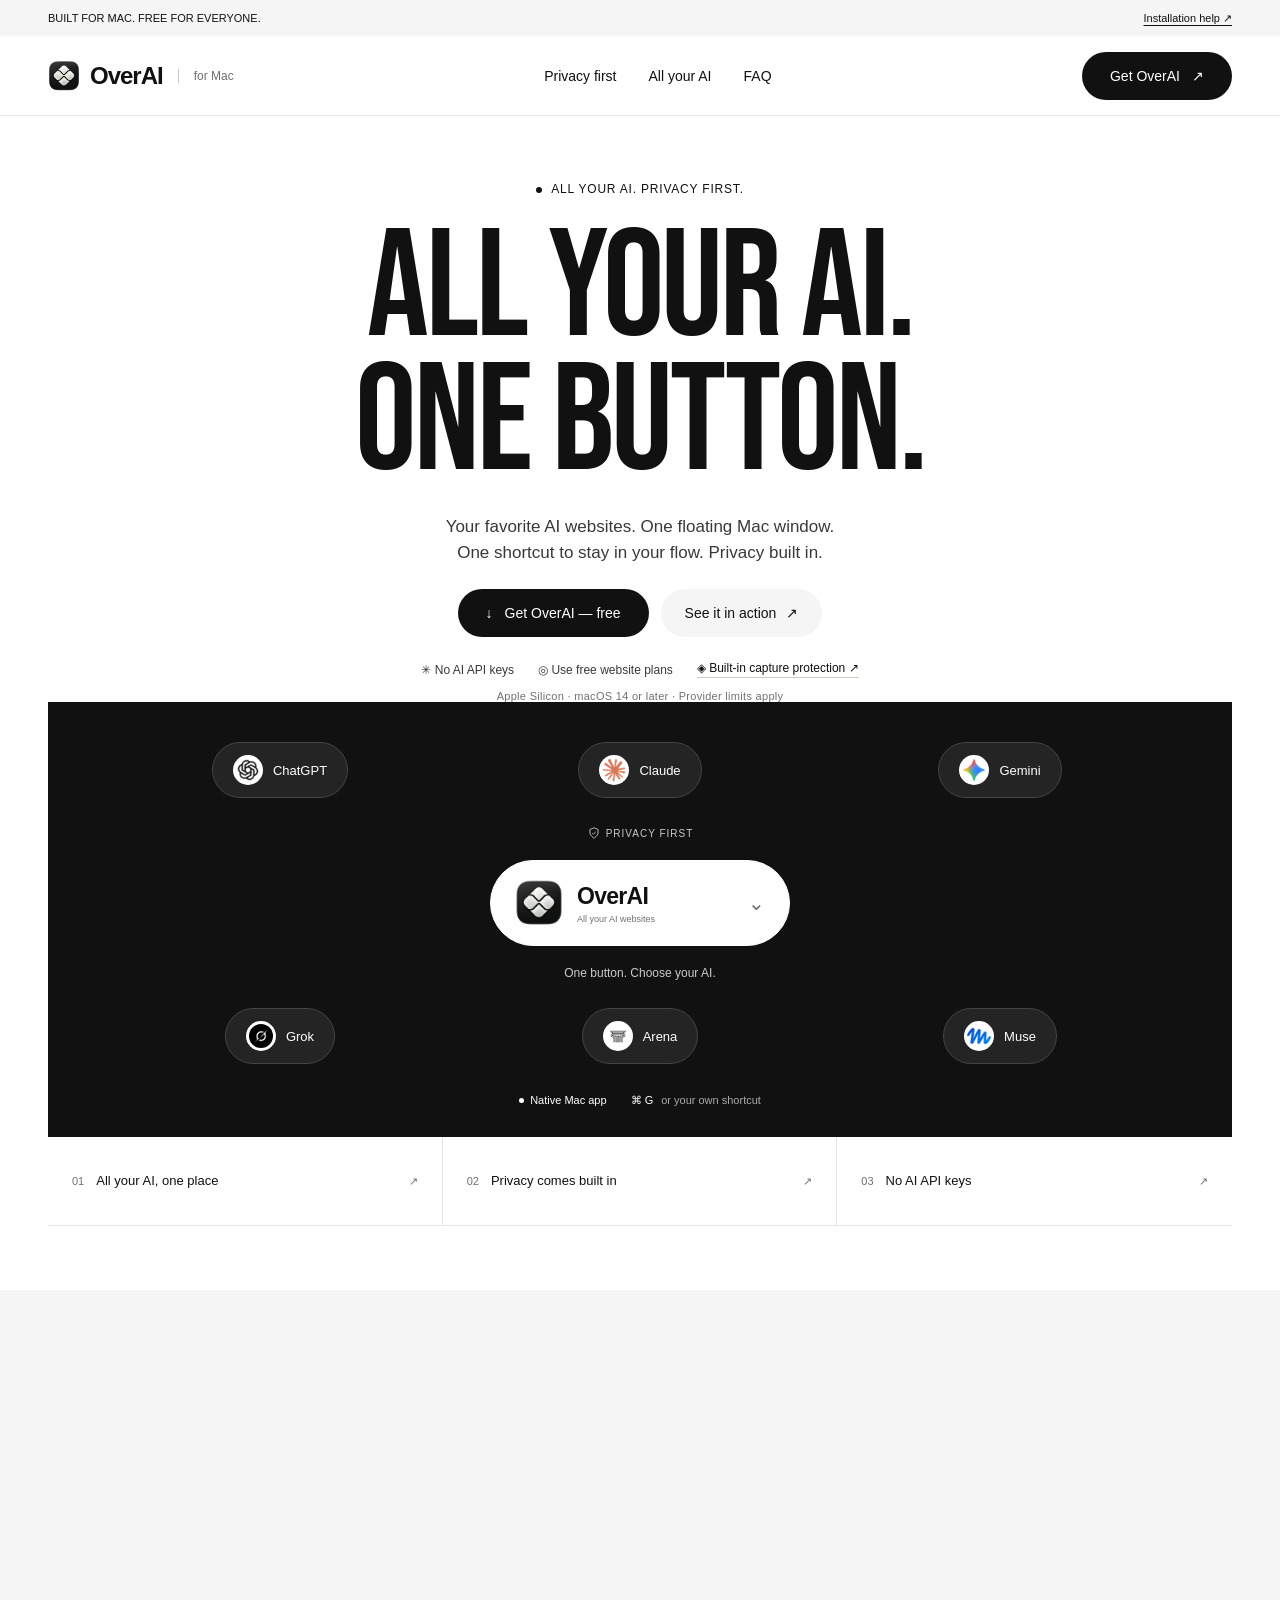
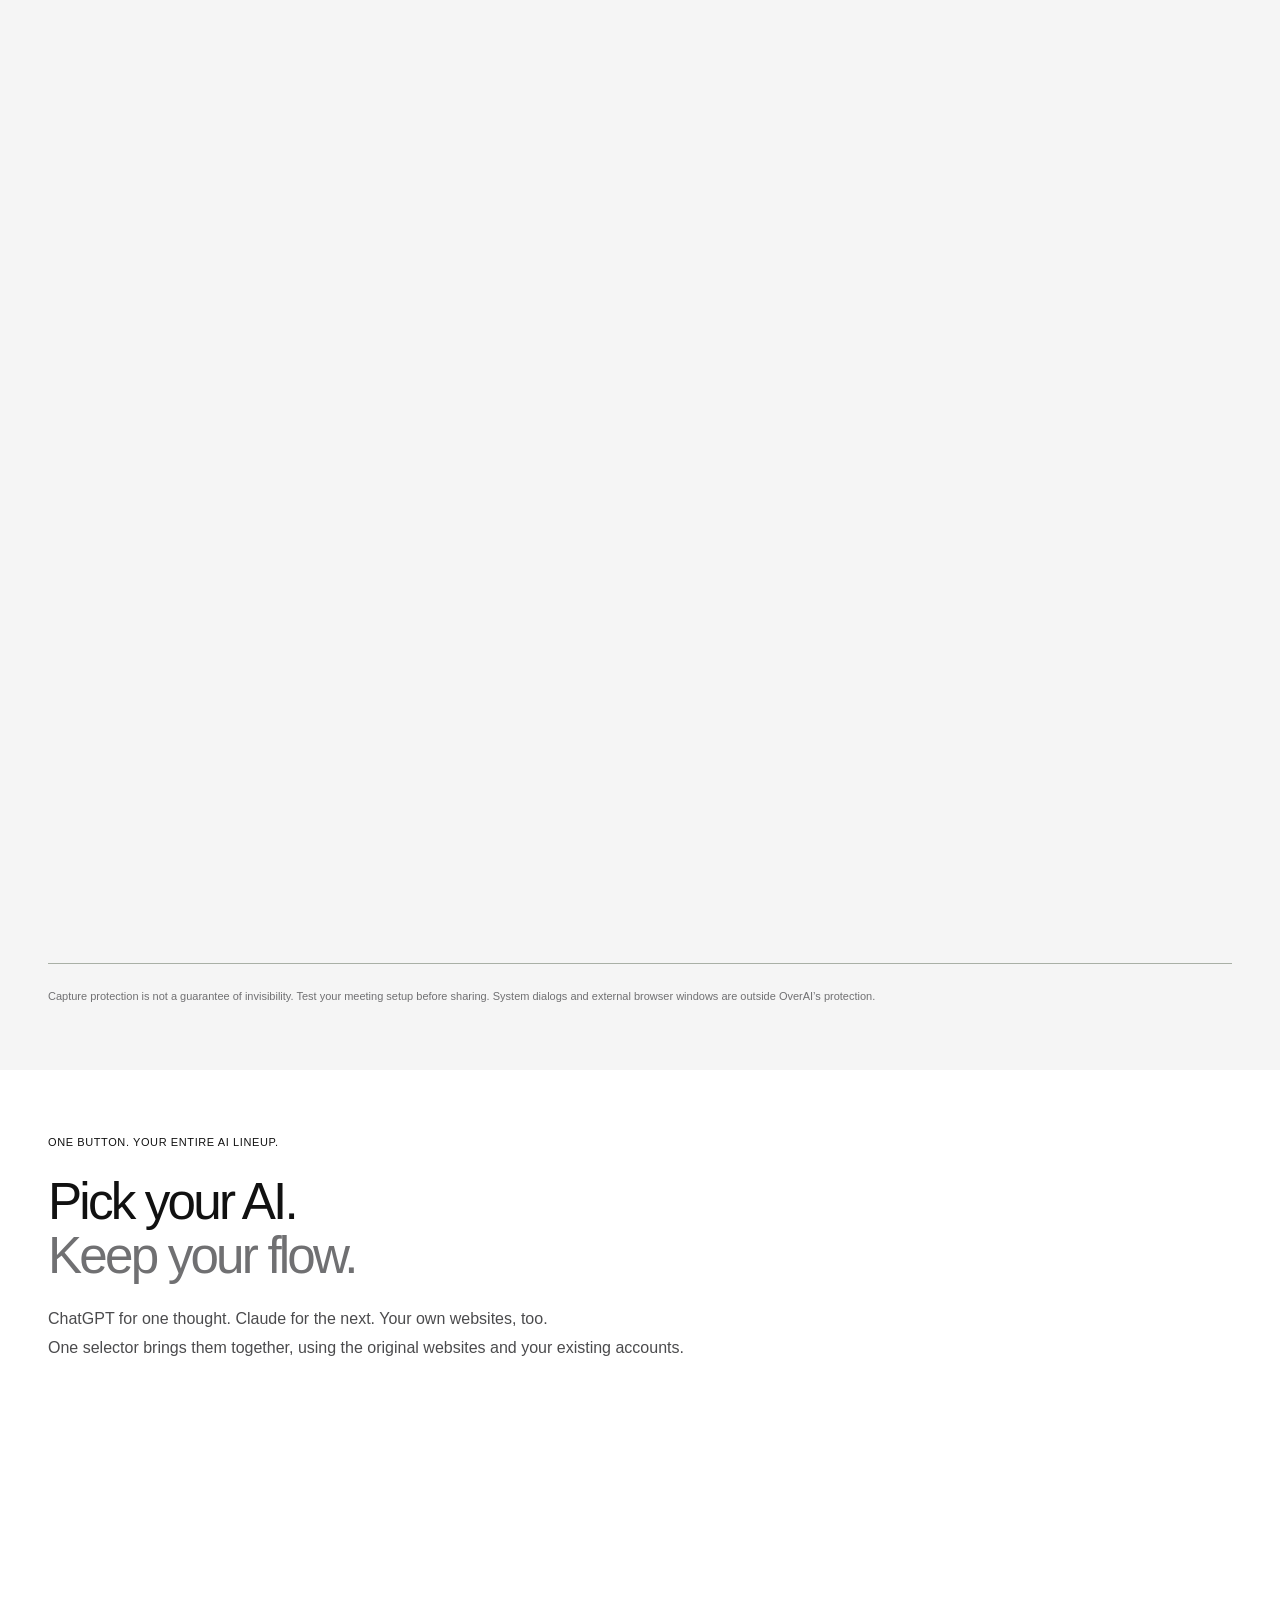
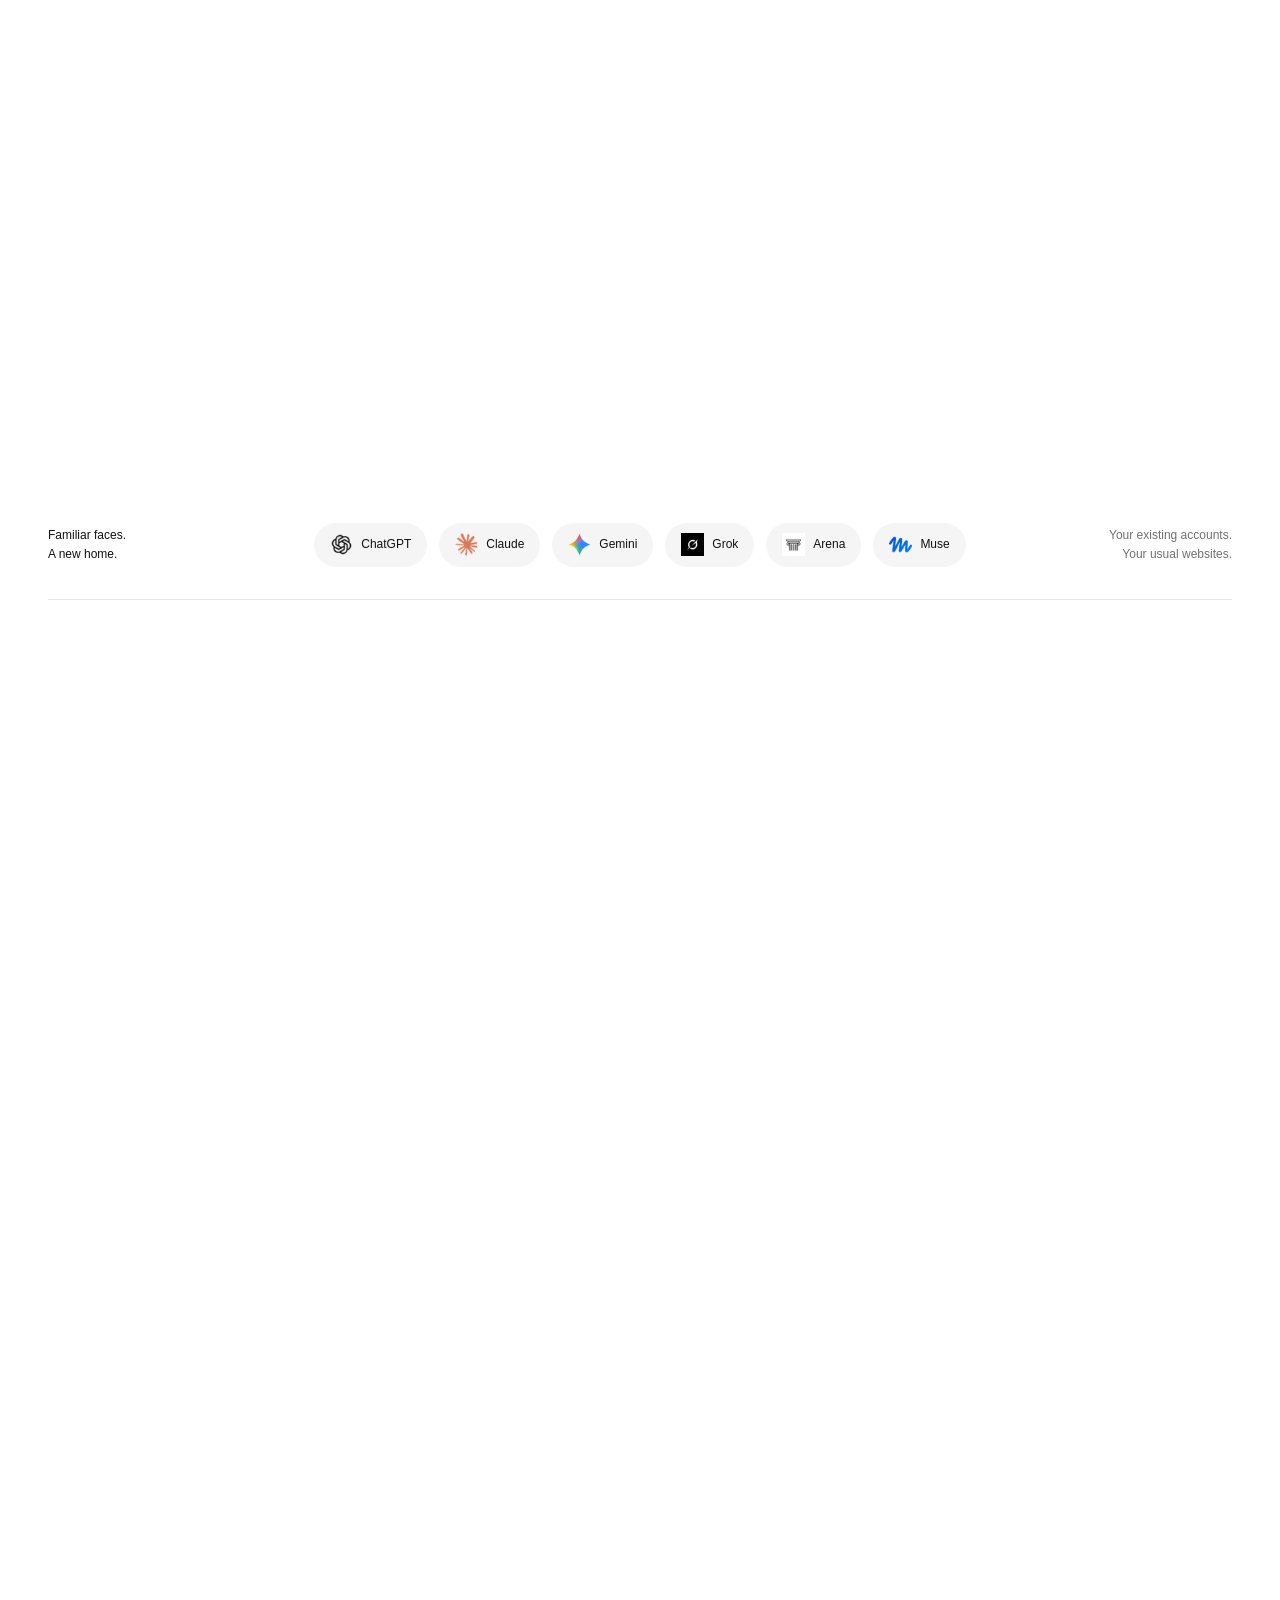
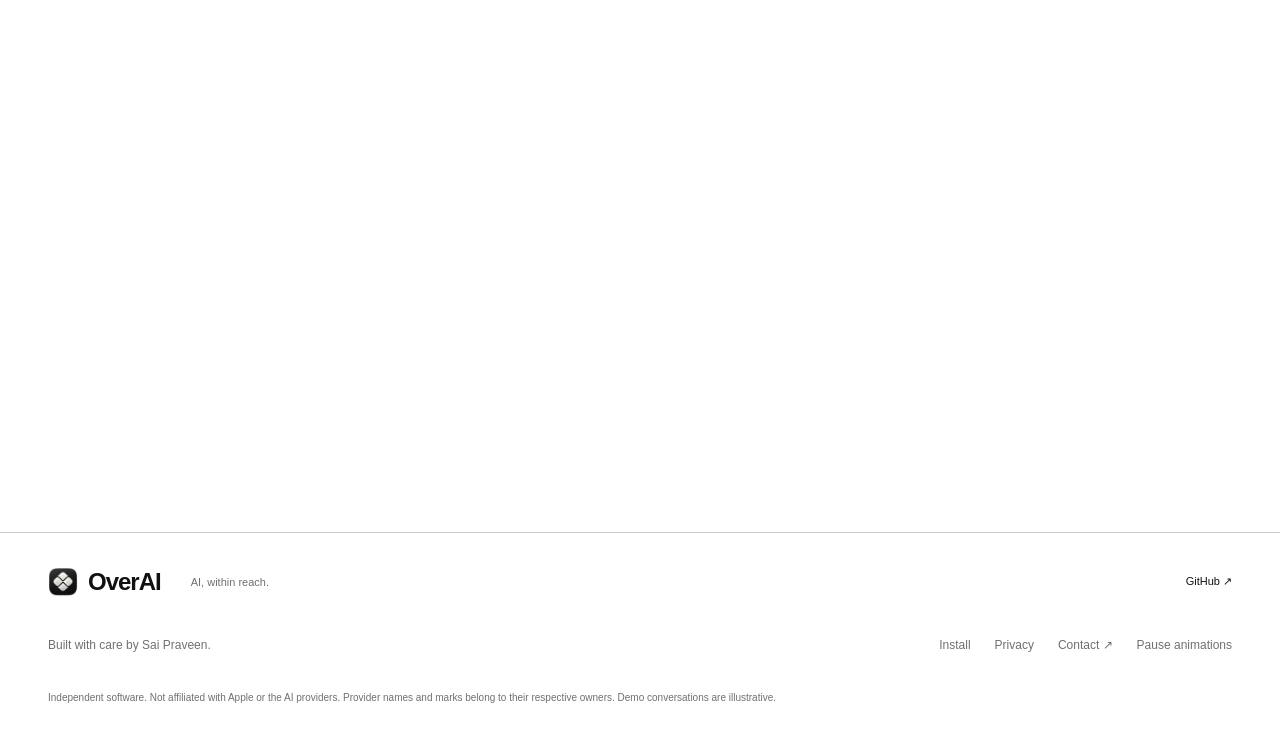
==== commit 496804b1: "Fix responsive clipping, icon sizing, and footer alignment" ====
--- a/website/index.html
+++ b/website/index.html
@@ -39,9 +39,9 @@
     />
     <meta content="summary_large_image" name="twitter:card" />
     <link href="assets/overai.png?v=3005" rel="icon" />
-    <link href="styles.css?v=9905c75e7a" rel="stylesheet" />
-    <link rel="stylesheet" href="campaign.css?v=7c31da47d4" />
-    <script defer="" src="app.js?v=b104374754"></script>
+    <link href="styles.css?v=84f533fd80" rel="stylesheet" />
+    <link rel="stylesheet" href="campaign.css?v=cff55b7562" />
+    <script defer="" src="app.js?v=7feba3eade"></script>
   </head>
   <body>
     <a class="skip" href="#main">Skip to content</a>
--- a/website/styles.css
+++ b/website/styles.css
@@ -222,18 +222,6 @@
 }
 .desktop-menubar b {
   font-weight: 400;
-}
-.wallpaper {
-  height: 510px;
-  position: relative;
-  overflow: hidden;
-  background: linear-gradient(
-    165deg,
-    #d7deca 2%,
-    #e7d7b9 45%,
-    #e2a081 80%,
-    #9a5b45
-  );
 }
 .landscape {
   position: absolute;
@@ -256,13 +244,6 @@
   background: linear-gradient(130deg, #2e4e3c, #698067 80%);
   clip-path: polygon(0 100%, 0 95%, 27% 68%, 44% 83%, 59% 66%, 100% 99%);
 }
-.desktop-note {
-  position: absolute;
-  left: 5.2%;
-  top: 58px;
-  max-width: 370px;
-  color: #2c4031;
-}
 .note-tag {
   font-size: 8px;
   letter-spacing: 1.7px;
@@ -277,18 +258,6 @@
 .desktop-note p {
   font-size: 11px;
   opacity: 0.7;
-}
-.work-document {
-  position: absolute;
-  width: 430px;
-  height: 290px;
-  left: 5%;
-  top: 200px;
-  background: #fbfaf2e8;
-  border: 1px solid #fff8;
-  border-radius: 10px;
-  box-shadow: 0 15px 35px #2d432a20;
-  padding: 27px;
 }
 .doc-breadcrumb {
   font-size: 9px;
@@ -323,23 +292,6 @@
   border-left: 2px solid #9aa880;
   padding: 14px 9px;
   margin: 15px 0;
-}
-.ai-window {
-  position: absolute;
-  width: 408px;
-  top: 40px;
-  right: 7%;
-  height: 410px;
-  background: #fffefaf5;
-  border: 1px solid #fff;
-  border-radius: 13px;
-  box-shadow:
-    0 28px 65px #20342644,
-    0 2px 8px #20342614;
-  transition:
-    opacity 0.3s,
-    transform 0.55s var(--ease);
-  z-index: 4;
 }
 .ai-window.dismissed {
   opacity: 0 !important;
@@ -516,23 +468,6 @@
   font-size: 6px;
   margin-top: 9px;
 }
-.shortcut-pill {
-  position: absolute;
-  z-index: 6;
-  bottom: 18px;
-  left: 50%;
-  transform: translateX(-50%);
-  background: #fbfaf2e8;
-  backdrop-filter: blur(12px);
-  border: 1px solid #fff9;
-  box-shadow: 0 8px 20px #253d2920;
-  border-radius: 9px;
-  display: flex;
-  align-items: center;
-  padding: 8px;
-  gap: 5px;
-  white-space: nowrap;
-}
 .shortcut-pill kbd {
   border: 1px solid #d1d7c6;
   box-shadow: 0 2px 0 #cdd3c0;
@@ -571,41 +506,7 @@
   width: 5px;
   height: 5px;
 }
-.provider-strip {
-  display: flex;
-  align-items: center;
-  justify-content: space-between;
-  gap: 24px;
-  padding: 40px 25px;
-  border-bottom: 1px solid var(--line);
-}
-.provider-strip > span {
-  font-size: 12px;
-  line-height: 1.6;
-  font-weight: 550;
-}
-.provider-strip > p {
-  font-size: 10px;
-  color: var(--muted);
-  line-height: 1.6;
-}
-.provider-strip > div {
-  display: flex;
-  align-items: center;
-  gap: 35px;
-}
-.provider-strip button {
-  display: flex;
-  align-items: center;
-  gap: 9px;
-  font-size: 11px;
-  padding: 8px 0;
-}
-.provider-strip img {
-  width: 23px;
-  height: 23px;
-  object-fit: contain;
-}
+
 .intro {
   padding-top: 110px;
   padding-bottom: 48px;
@@ -769,12 +670,7 @@
   padding: 22px 0;
   border-bottom: 1px solid var(--line);
 }
-.detail-icon {
-  font-size: 26px;
-  font-weight: 300;
-  width: 30px;
-  color: #6b795a;
-}
+
 .native-details h3 {
   font-size: 17px;
   font-weight: 500;
@@ -1117,21 +1013,7 @@
   margin-left: auto;
   font-size: 11px;
 }
-.footer-bottom {
-  display: flex;
-  justify-content: space-between;
-  margin-top: 30px;
-  font-size: 10px;
-  color: #838c77;
-}
-.footer-bottom > div {
-  display: flex;
-  gap: 25px;
-}
-.footer-bottom button {
-  font-size: 10px;
-  padding: 0;
-}
+
 .trademark {
   font-size: 8px;
   color: #969c8b;
@@ -1219,21 +1101,8 @@
   }
 }
 @media (max-width: 1000px) {
-  .provider-strip > div {
-    gap: 18px;
-  }
-  .provider-strip button span {
-    display: none;
-  }
-  .ai-window {
-    right: 4%;
-    width: 370px;
-  }
   .desktop-note h2 {
     font-size: 31px;
-  }
-  .work-document {
-    width: 350px;
   }
   .feature-copy {
     padding: 27px;
@@ -1320,13 +1189,6 @@
   .desktop-menubar b {
     display: none;
   }
-  .wallpaper {
-    height: 470px;
-  }
-  .desktop-note {
-    top: 20px;
-    left: 20px;
-  }
   .desktop-note h2 {
     font-size: 25px;
     margin: 8px 0;
@@ -1340,21 +1202,8 @@
   .desktop-note p {
     display: none;
   }
-  .work-document {
-    left: 20px;
-    top: 115px;
-    width: 240px;
-    height: 290px;
-    padding: 20px;
-  }
   .work-document h3 {
     font-size: 16px;
-  }
-  .ai-window {
-    width: 290px;
-    height: 351px;
-    top: 85px;
-    right: 16px;
   }
   .window-toolbar {
     height: 39px;
@@ -1395,9 +1244,6 @@
     left: 72px;
     top: 37px;
   }
-  .shortcut-pill {
-    bottom: 12px;
-  }
   .demo-controls {
     font-size: 7px;
     padding: 0 9px;
@@ -1409,24 +1255,7 @@
   .demo-counter {
     display: none;
   }
-  .provider-strip {
-    padding: 28px 0;
-    gap: 14px;
-    flex-wrap: wrap;
-  }
-  .provider-strip > span {
-    font-size: 10px;
-  }
-  .provider-strip > p {
-    display: none;
-  }
-  .provider-strip > div {
-    gap: 18px;
-  }
-  .provider-strip img {
-    width: 22px;
-    height: 22px;
-  }
+
   .intro {
     padding-top: 70px;
     padding-bottom: 30px;
@@ -1605,13 +1434,7 @@
   .footer-top {
     gap: 18px;
   }
-  .footer-bottom {
-    flex-direction: column;
-    gap: 20px;
-  }
-  .footer-bottom > div {
-    gap: 22px;
-  }
+
   .trademark {
     font-size: 8px;
   }
@@ -1631,10 +1454,8 @@
     transform: none;
   }
 }
-
 /* Readable supporting text on the light canvas. */
 .compatibility,
-.provider-strip > p,
 .intro > p,
 .native > div > p,
 .feature p,
@@ -1646,7 +1467,6 @@
 .price-card > p,
 .purchase-note,
 .faq details p,
-.footer-bottom,
 .trademark {
   color: #66715d;
 }
@@ -1934,13 +1754,7 @@
 .hero .compatibility {
   margin-bottom: 0;
 }
-.ai-hub {
-  position: relative;
-  height: 390px;
-  max-width: 900px;
-  margin: 26px auto 0;
-  isolation: isolate;
-}
+
 .hub-wash {
   position: absolute;
   width: 75%;
@@ -1950,64 +1764,7 @@
   background: radial-gradient(ellipse, #dce8d180, transparent 68%);
   z-index: -1;
 }
-.hub-connections {
-  position: absolute;
-  inset: 0;
-  width: 100%;
-  height: 100%;
-  color: #bccab1;
-  overflow: visible;
-  pointer-events: none;
-}
-.hub-connections path {
-  stroke-width: 1;
-  stroke-dasharray: 4 7;
-  animation: connectionFlow 12s linear infinite;
-}
-.orbit-node {
-  position: absolute;
-  left: var(--x);
-  top: var(--y);
-  transform: translate(-50%, -50%);
-  display: flex;
-  align-items: center;
-  gap: 10px;
-  padding: 13px 18px;
-  min-width: 132px;
-  background: #fffefbcc;
-  box-shadow: 0 6px 20px #5b76420b;
-  border: 1px solid #e0e6d8;
-  border-radius: 17px;
-  font-size: 13px;
-  font-weight: 500;
-  animation: orbitFloat 7s ease-in-out infinite;
-  animation-delay: var(--delay);
-  transition:
-    opacity 0.4s,
-    box-shadow 0.3s,
-    border-color 0.3s;
-}
-.orbit-node img {
-  width: 27px;
-  height: 27px;
-  object-fit: contain;
-}
-.orbit-node:hover {
-  box-shadow: 0 10px 30px #5b764223;
-  border-color: #a4b994;
-}
-.orbit-node[aria-pressed="true"] {
-  border-color: #6d8b58;
-  background: #f3f7ed;
-}
-.hub-center {
-  position: absolute;
-  top: 45%;
-  left: 50%;
-  transform: translate(-50%, -50%);
-  width: 265px;
-  z-index: 5;
-}
+
 .hub-private {
   display: flex;
   align-items: center;
@@ -2084,21 +1841,7 @@
 .hub-open .hub-hint {
   visibility: hidden;
 }
-.hub-open .orbit-node {
-  opacity: 0.22;
-  pointer-events: none;
-}
-.hub-picker {
-  position: absolute;
-  top: 139px;
-  left: -15px;
-  width: 295px;
-  padding: 13px;
-  background: #fffef9;
-  border: 1px solid #d9e1d0;
-  border-radius: 16px;
-  box-shadow: 0 20px 50px #283b2326;
-}
+
 .hub-picker-label {
   font-size: 7px;
   letter-spacing: 1.6px;
@@ -2138,71 +1881,16 @@
   font-size: 8px;
   color: #718561;
 }
-.hub-bottom {
-  display: flex;
-  position: absolute;
-  bottom: 3px;
-  left: 0;
-  right: 0;
-  justify-content: center;
-  gap: 25px;
-  font-size: 9px;
-  color: #647b53;
-}
-.hub-bottom > span {
-  display: flex;
-  align-items: center;
-  gap: 6px;
-}
-.hub-bottom i {
-  width: 5px;
-  height: 5px;
-  background: #819e6a;
-  border-radius: 50%;
-}
+
 .hub-bottom-muted {
   color: #86957b;
   margin-left: 2px;
 }
-.hero-principles {
-  display: grid;
-  grid-template-columns: repeat(3, 1fr);
-  border-top: 1px solid #dde4d3;
-  margin-top: 27px;
-  margin-bottom: 48px;
-}
-.hero-principles a {
-  font-size: 11px;
-  display: flex;
-  align-items: center;
-  gap: 13px;
-  padding: 22px 0;
-}
-.hero-principles a:nth-child(2) {
-  justify-content: center;
-}
-.hero-principles a:last-child {
-  justify-content: end;
-}
-.hero-principles span {
-  font-size: 9px;
-  color: #8d9f7e;
-}
-.hero-principles b {
-  font-weight: 400;
-  color: #8b9e7c;
-  margin-left: 10px;
-  transition: transform 0.25s;
-}
-.hero-principles a:hover b {
-  transform: translate(3px, -3px);
-}
+
 .intro .desktop {
   margin-top: 45px;
 }
-.intro .provider-strip {
-  margin-bottom: 0;
-}
+
 .intro {
   padding-bottom: 36px;
 }
@@ -2219,10 +1907,7 @@
 .privacy-top h2 {
   font-size: clamp(39px, 4.7vw, 62px);
 }
-.hub-offscreen .orbit-node,
-.hub-offscreen .hub-connections path {
-  animation-play-state: paused;
-}
+
 .motion-paused * {
   transition: none !important;
 }
@@ -2266,21 +1951,9 @@
     font-size: 82px;
     letter-spacing: -4.5px;
   }
-  .orbit-node {
-    min-width: 120px;
-    padding: 12px 14px;
-  }
-  .hub-center {
-    width: 245px;
-  }
+
   .hub-button {
     padding: 16px;
-  }
-  .hub-picker {
-    left: -25px;
-  }
-  .ai-hub {
-    height: 365px;
   }
 }
 @media (max-width: 700px) {
@@ -2311,36 +1984,12 @@
   .hero .compatibility {
     font-size: 8px;
   }
-  .ai-hub {
-    height: 315px;
-    margin-top: 35px;
-    margin-left: -8px;
-    margin-right: -8px;
-  }
-  .hub-connections {
-    display: none;
-  }
+
   .hub-wash {
     width: 100%;
     left: 0;
   }
-  .orbit-node {
-    left: var(--mx);
-    top: var(--my);
-    padding: 9px 10px;
-    min-width: 91px;
-    font-size: 10px;
-    gap: 7px;
-    border-radius: 12px;
-  }
-  .orbit-node img {
-    width: 20px;
-    height: 20px;
-  }
-  .hub-center {
-    width: 220px;
-    top: 47%;
-  }
+
   .hub-private {
     font-size: 7px;
     margin-bottom: 11px;
@@ -2365,49 +2014,16 @@
     font-size: 8px;
     margin-top: 12px;
   }
-  .hub-picker {
-    top: 121px;
-    width: 260px;
-    left: -20px;
-    padding: 10px;
-    z-index: 8;
-  }
+
   .hub-picker-option {
     font-size: 10px;
     padding: 8px;
   }
-  .hub-bottom {
-    font-size: 8px;
-    gap: 16px;
-    bottom: 0;
-  }
+
   .hub-bottom-muted {
     display: none;
   }
-  .hero-principles {
-    margin-top: 24px;
-    margin-bottom: 32px;
-    gap: 10px;
-  }
-  .hero-principles a {
-    font-size: 9px;
-    display: block;
-    line-height: 1.8;
-    padding: 15px 0;
-  }
-  .hero-principles a:nth-child(2) {
-    text-align: center;
-  }
-  .hero-principles a:last-child {
-    text-align: right;
-  }
-  .hero-principles span {
-    display: block;
-    font-size: 8px;
-  }
-  .hero-principles b {
-    display: none;
-  }
+
   .privacy-section {
     padding-top: 60px;
   }
@@ -2429,9 +2045,6 @@
   }
   .hub-open {
     z-index: 20;
-  }
-  .hub-open .hub-bottom {
-    opacity: 0;
   }
 }
 .desktop.visible .work-document {
@@ -2503,10 +2116,6 @@
   }
   .hero .compatibility {
     margin-top: 12px;
-  }
-  .ai-hub {
-    height: 320px;
-    margin-top: 20px;
   }
 }
 .install-page {
--- a/website/campaign.css
+++ b/website/campaign.css
@@ -152,57 +152,11 @@
   color: #707072;
   margin: 16px 0 40px;
 }
-.ai-hub {
-  max-width: none;
-  height: 464px;
-  margin: 0;
-  background: #111;
-  color: #fff;
-  overflow: visible;
-}
+
 .hub-wash {
   display: none;
 }
-.hub-connections {
-  color: #555;
-  inset: 36px 10%;
-  width: 80%;
-  height: 360px;
-}
-.hub-connections path {
-  stroke-dasharray: none;
-  animation: none;
-}
-.orbit-node {
-  border: 1px solid #444;
-  background: #242424;
-  color: #fff;
-  border-radius: 999px;
-  box-shadow: none;
-  min-width: 144px;
-  padding: 15px 20px;
-  animation: none;
-  transition:
-    background 0.2s,
-    border-color 0.2s;
-}
-.orbit-node:hover,
-.orbit-node[aria-pressed="true"] {
-  background: #39393b;
-  border-color: #fff;
-  box-shadow: none;
-}
-.orbit-node img {
-  background: #fff;
-  border-radius: 50%;
-  padding: 3px;
-  width: 30px;
-  height: 30px;
-}
-.hub-center {
-  top: 46%;
-  width: 280px;
-}
+
 .hub-private {
   color: #cacacb;
   font-size: 10px;
@@ -234,17 +188,7 @@
   font-size: 12px;
   margin-top: 20px;
 }
-.hub-picker {
-  top: 150px;
-  left: -8px;
-  width: 296px;
-  border: 1px solid #cacacb;
-  border-radius: 0;
-  box-shadow: none;
-  background: #fff;
-  color: #111;
-  padding: 16px;
-}
+
 .hub-picker-label,
 .hub-picker-footer {
   color: #707072;
@@ -262,38 +206,11 @@
 .hub-picker-option:focus-visible {
   background: #f5f5f5;
 }
-.hub-bottom {
-  bottom: 24px;
-  color: #fff;
-  font-size: 11px;
-}
+
 .hub-bottom-muted {
   color: #aaa;
 }
-.hub-bottom i {
-  background: #fff;
-}
-.hero-principles {
-  margin-top: 0;
-  border-top: 0;
-  border-bottom: 1px solid #e5e5e5;
-  gap: 0;
-}
-.hero-principles a {
-  padding: 24px 20px;
-  font-size: 13px;
-  color: #111;
-  border-right: 1px solid #e5e5e5;
-}
-.hero-principles a:last-child {
-  border: 0;
-}
-.hero-principles span {
-  color: #707072;
-}
-.hero-principles a:hover {
-  background: #f5f5f5;
-}
+
 .eyebrow {
   letter-spacing: 0.6px;
   font-size: 11px;
@@ -482,14 +399,8 @@
   color: #fff;
   height: 32px;
 }
-.wallpaper {
-  background: #e5e5e5;
-}
 .landscape {
   display: none;
-}
-.desktop-note {
-  color: #111;
 }
 .desktop-note h2 {
   font-size: 40px;
@@ -498,12 +409,6 @@
 .note-tag {
   color: #4b4b4d;
 }
-.work-document {
-  box-shadow: none;
-  border: 1px solid #cacacb;
-  border-radius: 0;
-  background: #f5f5f5;
-}
 .doc-breadcrumb {
   color: #707072;
 }
@@ -514,12 +419,6 @@
 }
 .fake-line {
   background: #ddd;
-}
-.ai-window {
-  border: 1px solid #111;
-  border-radius: 12px;
-  box-shadow: none;
-  background: #fff;
 }
 .window-toolbar {
   background: #fff;
@@ -566,12 +465,6 @@
 .preview-disclaimer {
   color: #707072;
 }
-.shortcut-pill {
-  background: #111;
-  color: #fff;
-  border-radius: 999px;
-  box-shadow: none;
-}
 .shortcut-pill kbd {
   background: #39393b;
   border-color: #555;
@@ -585,25 +478,7 @@
 .demo-controls button {
   min-height: 44px;
 }
-.provider-strip {
-  padding: 32px 0;
-  border-bottom: 1px solid #e5e5e5;
-}
-.provider-strip > span {
-  color: #111;
-}
-.provider-strip p {
-  color: #707072;
-}
-#provider-strip-icons button {
-  background: #f5f5f5;
-  border: 0;
-  border-radius: 999px;
-  min-height: 44px;
-}
-#provider-strip-icons button:hover {
-  background: #e5e5e5;
-}
+
 .feature-grid {
   gap: 8px;
   padding-top: 48px;
@@ -678,11 +553,7 @@
   color: #707072;
   font-size: 14px;
 }
-.detail-icon {
-  background: #f5f5f5;
-  color: #111;
-  border-radius: 50%;
-}
+
 .everyday {
   padding-top: 48px;
   padding-bottom: 64px;
@@ -815,18 +686,12 @@
   padding-top: 32px;
   padding-bottom: 32px;
 }
+
 .footer-top p,
-.footer-bottom,
 .trademark {
   color: #707072;
 }
-.footer-bottom {
-  border-color: #e5e5e5;
-}
-.footer-bottom button {
-  color: #39393b;
-  min-height: 44px;
-}
+
 .trademark {
   font-size: 10px;
 }
@@ -908,10 +773,6 @@
   color: #111;
 }
 /* Movement accompanies interaction; no continuous decorative rendering. */
-.orbit-node,
-.hub-connections path {
-  animation: none !important;
-}
 .reveal {
   transition-duration: 0.55s;
 }
@@ -943,13 +804,7 @@
   .hero h1 {
     font-size: clamp(88px, 13vw, 140px);
   }
-  .ai-hub {
-    height: 440px;
-  }
-  .orbit-node {
-    min-width: 120px;
-    padding: 12px 16px;
-  }
+
   .capture-story {
     padding: 32px;
     gap: 32px;
@@ -1042,14 +897,7 @@
     font-size: 10px;
     margin-bottom: 32px;
   }
-  .ai-hub {
-    height: 460px;
-    margin: 0 -20px;
-  }
-  .hub-center {
-    top: 48%;
-    width: 240px;
-  }
+
   .hub-private {
     font-size: 9px;
   }
@@ -1067,50 +915,18 @@
   .hub-hint {
     font-size: 11px;
   }
-  .hub-connections {
-    display: none;
-  }
-  .orbit-node {
-    left: var(--mx);
-    top: var(--my);
-    min-width: 0;
-    padding: 10px 12px;
-    gap: 6px;
-    font-size: 10px;
-  }
-  .orbit-node img {
-    width: 24px;
-    height: 24px;
-  }
-  .hub-picker {
-    left: -16px;
-    width: 272px;
-    top: 130px;
-  }
+
   .hub-picker-label {
     font-size: 9px;
   }
   .hub-picker-footer {
     font-size: 9px;
   }
-  .hub-bottom {
-    bottom: 20px;
-    gap: 16px;
-    font-size: 10px;
-  }
+
   .hub-bottom-muted {
     display: none;
   }
-  .hero-principles {
-    grid-template-columns: 1fr;
-    margin: 0;
-  }
-  .hero-principles a {
-    padding: 20px 0;
-    border-right: 0;
-    border-bottom: 1px solid #e5e5e5;
-    font-size: 13px;
-  }
+
   .privacy-section {
     margin-top: 40px;
     padding: 40px 0;
@@ -1164,36 +980,8 @@
   .desktop-note h2 {
     font-size: 28px;
   }
-  .desktop-note {
-    left: 24px;
-    top: 24px;
-  }
   .desktop-note p {
     font-size: 12px;
-  }
-  .wallpaper {
-    height: 570px;
-  }
-  .work-document {
-    display: none;
-  }
-  .ai-window {
-    top: 170px;
-    left: 5%;
-    right: auto;
-    width: 90%;
-    max-width: none;
-    transform: none;
-  }
-  .shortcut-pill {
-    left: 50%;
-    bottom: 24px;
-    transform: translateX(-50%);
-    white-space: nowrap;
-    padding: 10px 16px;
-  }
-  .shortcut-pill:hover {
-    transform: translateX(-50%);
   }
   .demo-controls {
     padding: 8px 16px;
@@ -1207,21 +995,7 @@
   .demo-controls button {
     font-size: 11px;
   }
-  .provider-strip {
-    gap: 20px;
-  }
-  .provider-strip > span,
-  .provider-strip > p {
-    display: none;
-  }
-  #provider-strip-icons {
-    justify-content: center;
-    gap: 8px;
-  }
-  #provider-strip-icons button {
-    font-size: 11px;
-    padding: 10px 14px;
-  }
+
   .feature-grid {
     padding-top: 32px;
     gap: 8px;
@@ -1304,14 +1078,7 @@
   .faq details p {
     font-size: 14px;
   }
-  .footer-bottom {
-    gap: 20px;
-    line-height: 1.7;
-  }
-  .footer-bottom > div {
-    flex-wrap: wrap;
-    gap: 16px;
-  }
+
   .install-page {
     padding-top: 40px;
   }
@@ -1369,8 +1136,8 @@
     transition: none !important;
   }
 }
-.privacy-top > .eyebrow,
-.hero-principles b {
+
+.privacy-top > .eyebrow {
   color: #707072;
 }
 .send-arrow,
@@ -1380,47 +1147,578 @@
 .flow-end img {
   box-shadow: none;
 }
+
+.legal h2 {
+  margin-top: 48px;
+  margin-bottom: 16px;
+}
+.utility-bar > a {
+  white-space: nowrap;
+}
+@media (max-width: 700px) {
+  .hero h1 {
+    font-size: clamp(64px, 19vw, 128px);
+  }
+}
+
+/* Layout ownership: these components use intrinsic sizes, not the former
+   percentage coordinates. Each rule is defined here once per breakpoint. */
+.ai-hub {
+  display: grid;
+  grid-template-columns: repeat(3, minmax(0, 1fr));
+  grid-template-rows: auto auto auto auto;
+  gap: 28px 24px;
+  align-items: center;
+  justify-items: center;
+  position: relative;
+  isolation: isolate;
+  max-width: none;
+  height: auto;
+  min-height: 0;
+  padding: 40px clamp(20px, 5vw, 80px) 28px;
+  margin: 0;
+  background: #111;
+  color: #fff;
+}
+.hub-connections {
+  display: none;
+}
+#orbit-providers {
+  display: contents;
+}
+.orbit-node {
+  position: static;
+  inset: auto;
+  transform: none;
+  display: flex;
+  align-items: center;
+  justify-content: center;
+  gap: 10px;
+  width: max-content;
+  max-width: 100%;
+  min-width: 0;
+  min-height: 52px;
+  padding: 12px 20px;
+  border: 1px solid #444;
+  border-radius: 999px;
+  background: #242424;
+  color: #fff;
+  box-shadow: none;
+  font-size: 13px;
+  font-weight: 500;
+  animation: none;
+  transition:
+    background 0.2s,
+    border-color 0.2s;
+}
+.orbit-node:nth-child(1) {
+  grid-area: 1/1;
+}
+.orbit-node:nth-child(2) {
+  grid-area: 1/2;
+}
+.orbit-node:nth-child(3) {
+  grid-area: 1/3;
+}
+.orbit-node:nth-child(4) {
+  grid-area: 3/1;
+}
+.orbit-node:nth-child(5) {
+  grid-area: 3/2;
+}
+.orbit-node:nth-child(6) {
+  grid-area: 3/3;
+}
+.orbit-node img {
+  width: 30px;
+  height: 30px;
+  flex: 0 0 30px;
+  object-fit: contain;
+  background: #fff;
+  padding: 3px;
+  border-radius: 50%;
+}
+.orbit-node:hover,
+.orbit-node[aria-pressed="true"] {
+  background: #39393b;
+  border-color: #fff;
+}
+.hub-center {
+  grid-area: 2/1/3/-1;
+  position: relative;
+  inset: auto;
+  transform: none;
+  width: min(100%, 300px);
+  z-index: 5;
+}
+.hub-picker {
+  position: static;
+  width: 100%;
+  margin-top: 16px;
+  padding: 16px;
+  border: 1px solid #cacacb;
+  border-radius: 0;
+  box-shadow: none;
+  background: #fff;
+  color: #111;
+}
+.hub-open .hub-hint {
+  visibility: visible;
+}
+.hub-open .orbit-node {
+  opacity: 0.5;
+}
+.hub-bottom {
+  grid-area: 4/1/5/-1;
+  position: static;
+  display: flex;
+  align-items: center;
+  justify-content: center;
+  flex-wrap: wrap;
+  gap: 12px 24px;
+  width: 100%;
+  font-size: 11px;
+  line-height: 1.5;
+  color: #fff;
+}
+.hub-bottom > span {
+  display: flex;
+  align-items: center;
+  gap: 6px;
+}
+.hub-bottom i {
+  width: 5px;
+  height: 5px;
+  flex: 0 0 5px;
+  background: #fff;
+  border-radius: 50%;
+}
+.hub-bottom-muted {
+  color: #aaa;
+}
 .hero-principles {
-  margin-bottom: 0;
-}
-@media (max-width: 700px) {
+  display: grid;
+  grid-template-columns: repeat(3, minmax(0, 1fr));
+  margin: 0;
+  border-bottom: 1px solid var(--line);
+}
+.hero-principles a,
+.hero-principles a:nth-child(2),
+.hero-principles a:last-child {
+  display: grid;
+  grid-template-columns: auto minmax(0, 1fr) auto;
+  align-items: center;
+  gap: 12px;
+  min-width: 0;
+  min-height: 88px;
+  padding: 20px 24px;
+  border-right: 1px solid var(--line);
+  font-size: 13px;
+  line-height: 1.5;
+  text-align: left;
+  justify-content: initial;
+}
+.hero-principles a:last-child {
+  border-right: 0;
+}
+.hero-principles a:hover {
+  background: #f5f5f5;
+}
+.hero-principles span,
+.hero-principles b {
+  color: #707072;
+  font-size: 11px;
+  font-weight: 400;
+}
+.hero-principles b {
+  display: block;
+  margin: 0;
+}
+.provider-strip {
+  display: grid;
+  grid-template-columns: minmax(100px, 1fr) minmax(0, 4fr) minmax(110px, 1fr);
+  align-items: center;
+  gap: 24px;
+  padding: 32px 0;
+  border-bottom: 1px solid var(--line);
+  min-width: 0;
+}
+.provider-strip > span,
+.provider-strip > p {
+  display: block;
+  min-width: 0;
+  margin: 0;
+  font-size: 12px;
+  line-height: 1.6;
+  color: #707072;
+}
+.provider-strip > span {
+  font-weight: 500;
+  color: #111;
+}
+.provider-strip > p {
+  text-align: right;
+}
+#provider-strip-icons {
+  display: flex;
+  align-items: center;
+  justify-content: center;
+  flex-wrap: wrap;
+  gap: 12px;
+  min-width: 0;
+  width: 100%;
+}
+#provider-strip-icons button {
+  display: flex;
+  align-items: center;
+  justify-content: center;
+  gap: 8px;
+  flex: 0 0 auto;
+  min-height: 44px;
+  padding: 10px 16px;
+  border: 0;
+  border-radius: 999px;
+  background: #f5f5f5;
+  font-size: 12px;
+  line-height: 1.4;
+  white-space: nowrap;
+}
+#provider-strip-icons button:hover {
+  background: #e5e5e5;
+}
+#provider-strip-icons button span {
+  display: inline;
+}
+#provider-strip-icons img {
+  width: 23px;
+  height: 23px;
+  flex: 0 0 23px;
+  object-fit: contain;
+}
+.native-details article {
+  align-items: flex-start;
+  gap: 20px;
+}
+.native-details article > div {
+  min-width: 0;
+}
+.detail-icon {
+  display: grid;
+  place-items: center;
+  align-self: flex-start;
+  flex: 0 0 44px;
+  width: 44px;
+  height: 44px;
+  aspect-ratio: 1;
+  border-radius: 50%;
+  background: #f5f5f5;
+  color: #111;
+  font-size: 24px;
+  line-height: 1;
+}
+.footer-bottom {
+  display: flex;
+  align-items: center;
+  justify-content: space-between;
+  flex-wrap: wrap;
+  gap: 16px 32px;
+  margin-top: 24px;
+  font-size: 12px;
+  line-height: 1.5;
+  color: #707072;
+}
+.footer-bottom > div {
+  display: flex;
+  align-items: center;
+  justify-content: flex-end;
+  flex-wrap: wrap;
+  gap: 8px 24px;
+}
+.footer-bottom a,
+.footer-bottom button {
+  display: inline-flex;
+  align-items: center;
+  min-height: 44px;
+  padding: 0;
+  font-size: 12px;
+  line-height: 1.5;
+  color: inherit;
+}
+.footer-bottom button {
+  white-space: nowrap;
+}
+/* Prevent grid/flex text from forcing page width at larger text sizes. */
+.feature-grid,
+.native,
+.get-section,
+.faq {
+  grid-template-columns: repeat(2, minmax(0, 1fr));
+}
+.feature-grid > *,
+.native > *,
+.get-section > *,
+.faq > * {
+  min-width: 0;
+}
+@media (max-width: 1000px) {
+  .provider-strip {
+    grid-template-columns: 1fr;
+  }
+  .provider-strip > span,
+  .provider-strip > p {
+    text-align: center;
+  }
+  .provider-strip > span br,
+  .provider-strip > p br {
+    display: none;
+  }
+  .provider-strip {
+    gap: 16px;
+  }
   .hero-principles a,
   .hero-principles a:nth-child(2),
   .hero-principles a:last-child {
-    display: flex;
-    justify-content: flex-start;
-    text-align: left;
-    gap: 16px;
-  }
-  .hero-principles span {
-    display: inline;
+    padding: 20px 16px;
+    gap: 10px;
+  }
+}
+@media (max-width: 700px) {
+  .ai-hub {
+    margin: 0 -20px;
+    padding: 28px 20px 24px;
+    gap: 24px 8px;
+  }
+  .orbit-node {
+    flex-direction: column;
+    gap: 8px;
+    padding: 12px 8px;
+    width: 100%;
+    max-width: 120px;
+    min-height: 80px;
+    border-radius: 20px;
+    font-size: 11px;
+  }
+  .orbit-node img {
+    width: 26px;
+    height: 26px;
+    flex-basis: 26px;
+  }
+  .hub-center {
+    width: min(100%, 280px);
+  }
+  .hub-bottom {
     font-size: 10px;
-  }
-  .hero-principles b {
-    display: block;
-    margin-left: auto;
+    gap: 12px;
+  }
+  .hub-bottom-muted {
+    display: none;
+  }
+  .hero-principles {
+    grid-template-columns: 1fr;
+  }
+  .hero-principles a,
+  .hero-principles a:nth-child(2),
+  .hero-principles a:last-child {
+    min-height: 64px;
+    padding: 16px 0;
+    border-right: 0;
+    border-bottom: 1px solid var(--line);
   }
   .hero-principles a:last-child {
     border-bottom: 0;
   }
-  .hero-principles a:nth-child(2) {
-    border-bottom: 1px solid #e5e5e5;
-  }
-}
-.legal h2 {
-  margin-top: 48px;
-  margin-bottom: 16px;
-}
-.utility-bar > a {
-  white-space: nowrap;
+  .provider-strip {
+    padding: 24px 0;
+  }
+  .provider-strip > span {
+    font-size: 13px;
+  }
+  .provider-strip > p {
+    display: none;
+  }
+  #provider-strip-icons {
+    gap: 8px;
+  }
+  #provider-strip-icons button {
+    padding: 10px 12px;
+    font-size: 11px;
+  }
+  .feature-grid,
+  .native,
+  .get-section,
+  .faq {
+    grid-template-columns: minmax(0, 1fr);
+  }
+  .footer-bottom {
+    align-items: flex-start;
+    flex-direction: column;
+    gap: 12px;
+  }
+  .footer-bottom > div {
+    justify-content: flex-start;
+    gap: 4px 20px;
+  }
+}
+/* The workspace illustration follows document flow, so copy and windows
+   cannot collide when the available width or text wrapping changes. */
+.wallpaper {
+  background: #e5e5e5;
+  position: relative;
+  display: grid;
+  grid-template-columns: minmax(0, 1fr) minmax(0, 1fr);
+  grid-template-rows: auto 1fr auto;
+  gap: 24px 40px;
+  height: auto;
+  min-height: 0;
+  padding: 40px;
+  overflow: visible;
+}
+.desktop-note {
+  grid-area: 1/1;
+  position: static;
+  inset: auto;
+  max-width: none;
+  min-width: 0;
+}
+.desktop-note h2 {
+  margin: 12px 0;
+  font-size: clamp(28px, 3vw, 40px);
+}
+.desktop-note p {
+  display: block;
+  margin: 0;
+  font-size: 12px;
+  line-height: 1.6;
+}
+.work-document {
+  background: #f5f5f5;
+  border: 1px solid #cacacb;
+  border-radius: 0;
+  box-shadow: none;
+  grid-area: 2/1;
+  position: static;
+  inset: auto;
+  width: 100%;
+  height: auto;
+  min-height: 260px;
+  max-width: none;
+  min-width: 0;
+  padding: 24px;
+}
+.ai-window {
+  background: #fff;
+  border: 1px solid #111;
+  border-radius: 12px;
+  box-shadow: none;
+  z-index: 4;
+  transition:
+    opacity 0.3s,
+    transform 0.3s;
+  grid-area: 1/2/3/3;
+  position: relative;
+  inset: auto;
+  align-self: start;
+  justify-self: center;
+  width: 100%;
+  max-width: 440px;
+  height: auto;
+  min-height: 410px;
+  transform: none;
+}
+.shortcut-pill,
+.shortcut-pill:hover {
+  display: flex;
+  align-items: center;
+  gap: 6px;
+  padding: 10px 16px;
+  background: #111;
+  color: #fff;
+  border: 1px solid #111;
+  border-radius: 999px;
+  box-shadow: none;
+  grid-area: 3/1/4/-1;
+  position: static;
+  inset: auto;
+  justify-self: center;
+  transform: none;
+  max-width: 100%;
+  width: max-content;
+  min-height: 48px;
+  margin: 0;
+  white-space: normal;
+}
+.shortcut-pill > span {
+  min-width: 0;
+}
+.shortcut-pill kbd {
+  flex-shrink: 0;
+}
+@media (max-width: 1000px) {
+  .wallpaper {
+    padding: 28px;
+    gap: 24px;
+  }
+  .desktop-note h2 {
+    font-size: 28px;
+  }
+  .work-document {
+    padding: 20px;
+  }
+  .chat-content {
+    padding: 20px 16px;
+  }
+  .provider-menu {
+    left: 50%;
+    transform: translateX(-50%);
+  }
 }
 @media (max-width: 700px) {
-  .hero h1 {
-    font-size: clamp(64px, 19vw, 128px);
-  }
-  #provider-strip-icons {
-    flex-wrap: wrap;
+  .wallpaper {
+    grid-template-columns: minmax(0, 1fr);
+    grid-template-rows: auto auto auto;
+    padding: 24px 16px;
+    gap: 24px;
+  }
+  .desktop-note {
+    grid-area: 1/1;
+  }
+  .desktop-note h2 {
+    font-size: 28px;
+  }
+  .desktop-note p {
+    display: block;
+  }
+  .work-document {
+    display: none;
+  }
+  .ai-window {
+    grid-area: 2/1;
+    inset: auto;
     width: 100%;
-    min-width: 0;
-  }
-}
+    max-width: 440px;
+    min-height: 0;
+  }
+  .shortcut-pill,
+  .shortcut-pill:hover {
+    grid-area: 3/1;
+    inset: auto;
+    transform: none;
+    padding: 10px 16px;
+    font-size: 11px;
+  }
+  .desktop.visible .ai-window:not(.dismissed),
+  .desktop.visible .work-document,
+  .desktop.visible .shortcut-pill {
+    animation: none;
+  }
+  .demo-controls {
+    gap: 8px;
+    padding: 12px 16px;
+  }
+  .demo-controls button {
+    font-size: 12px;
+  }
+  .native > div > p {
+    max-width: 520px;
+  }
+}
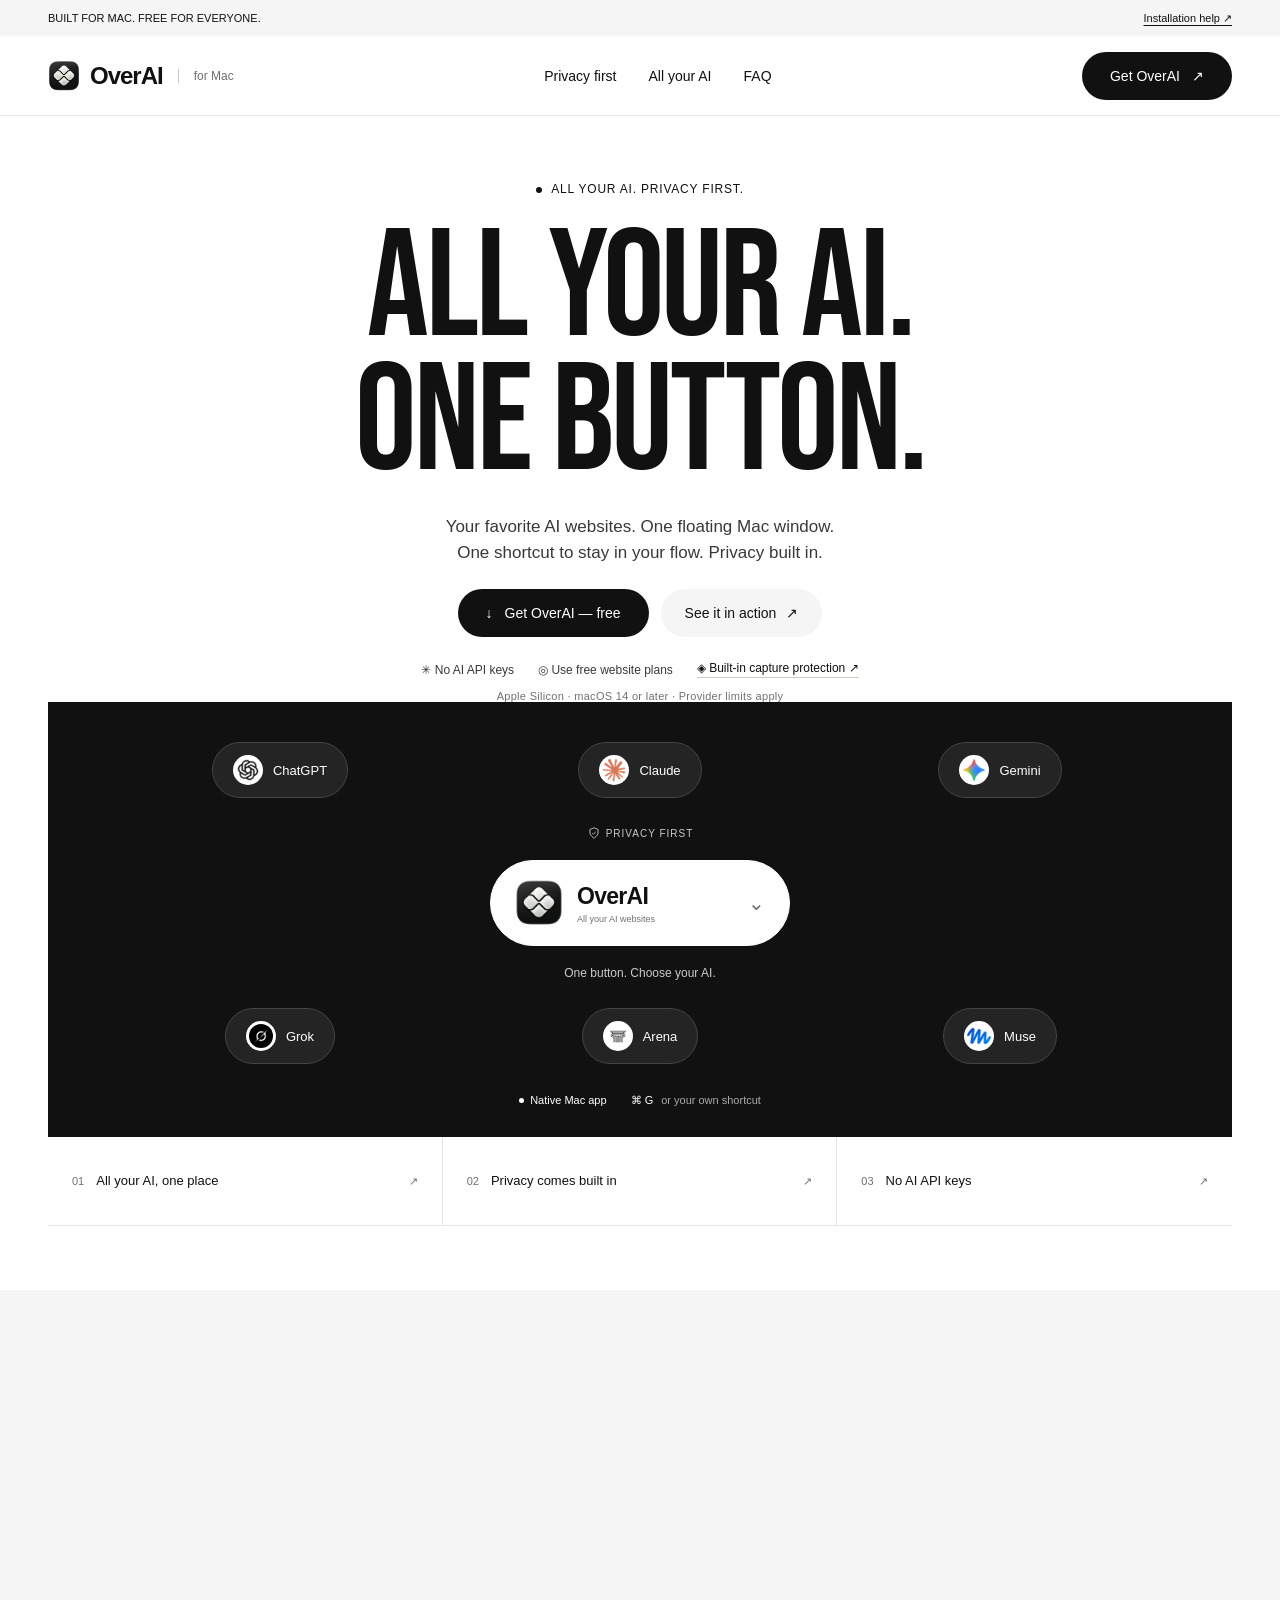
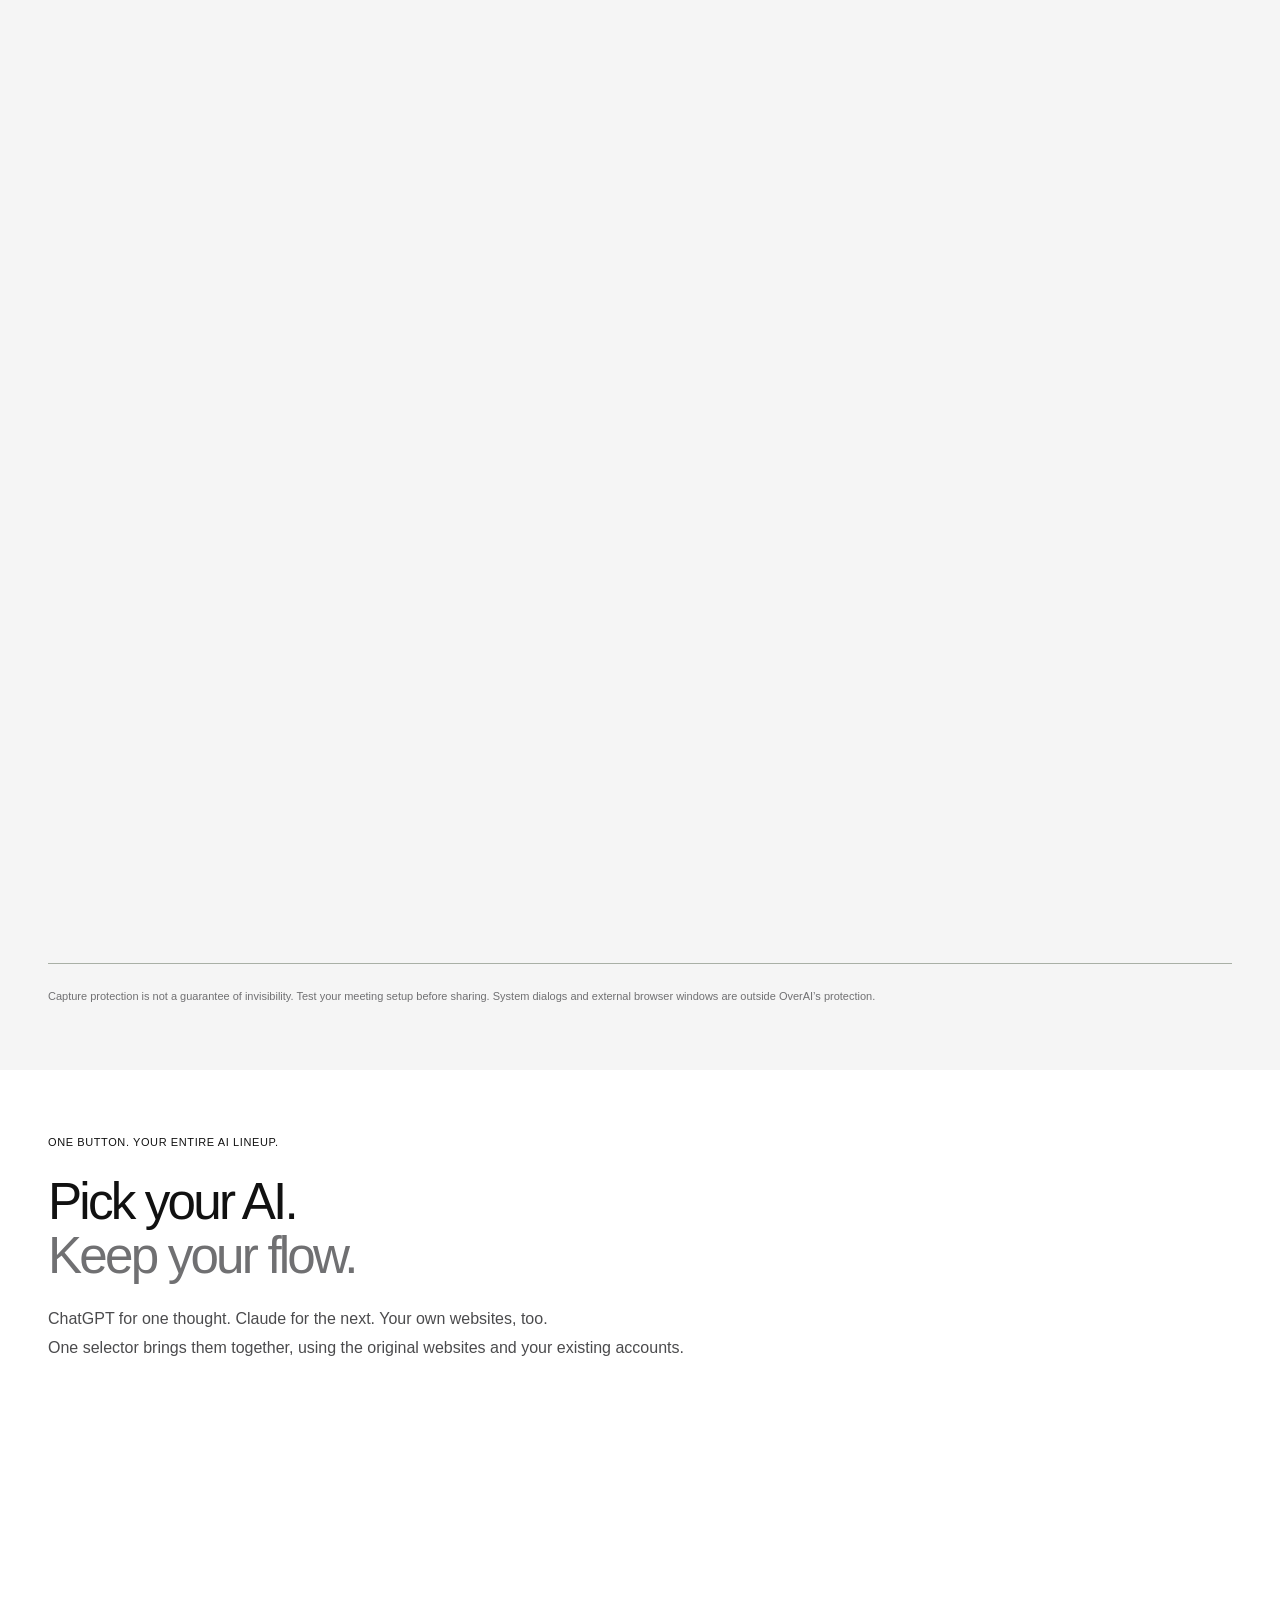
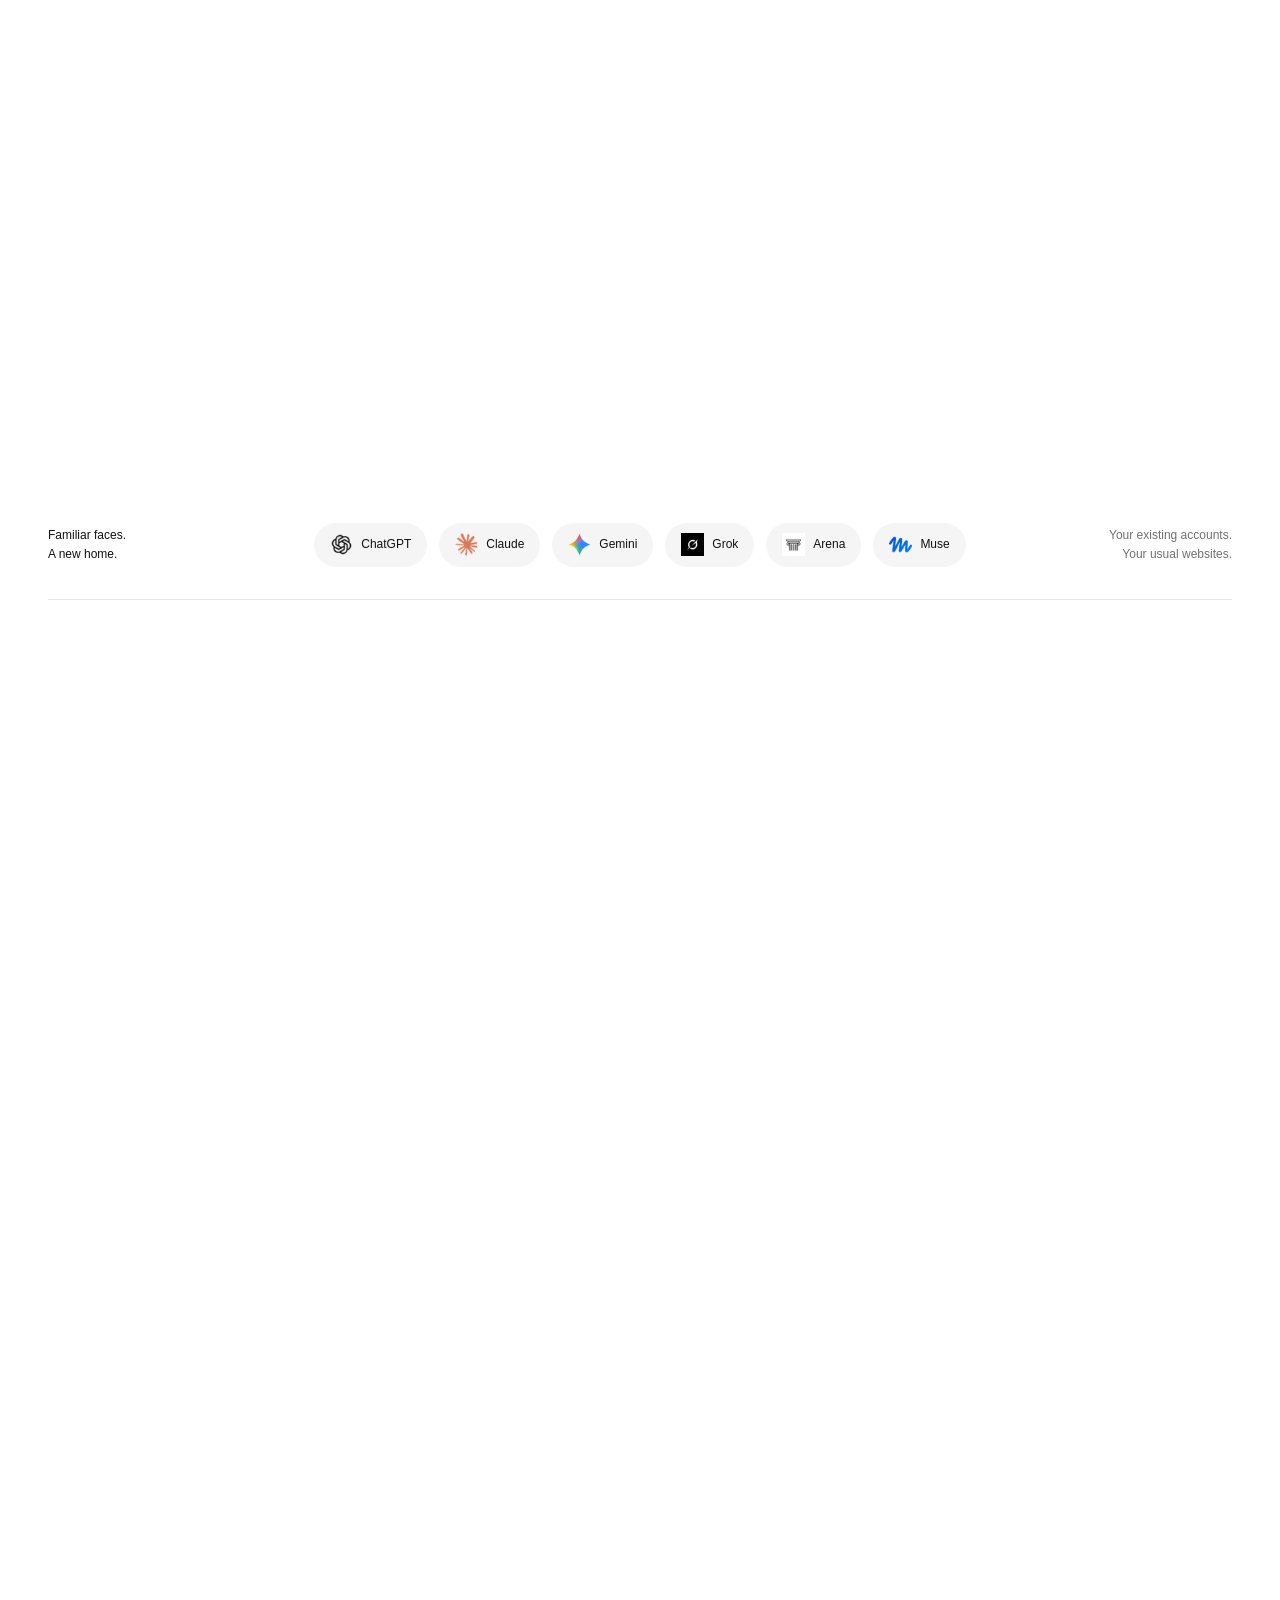
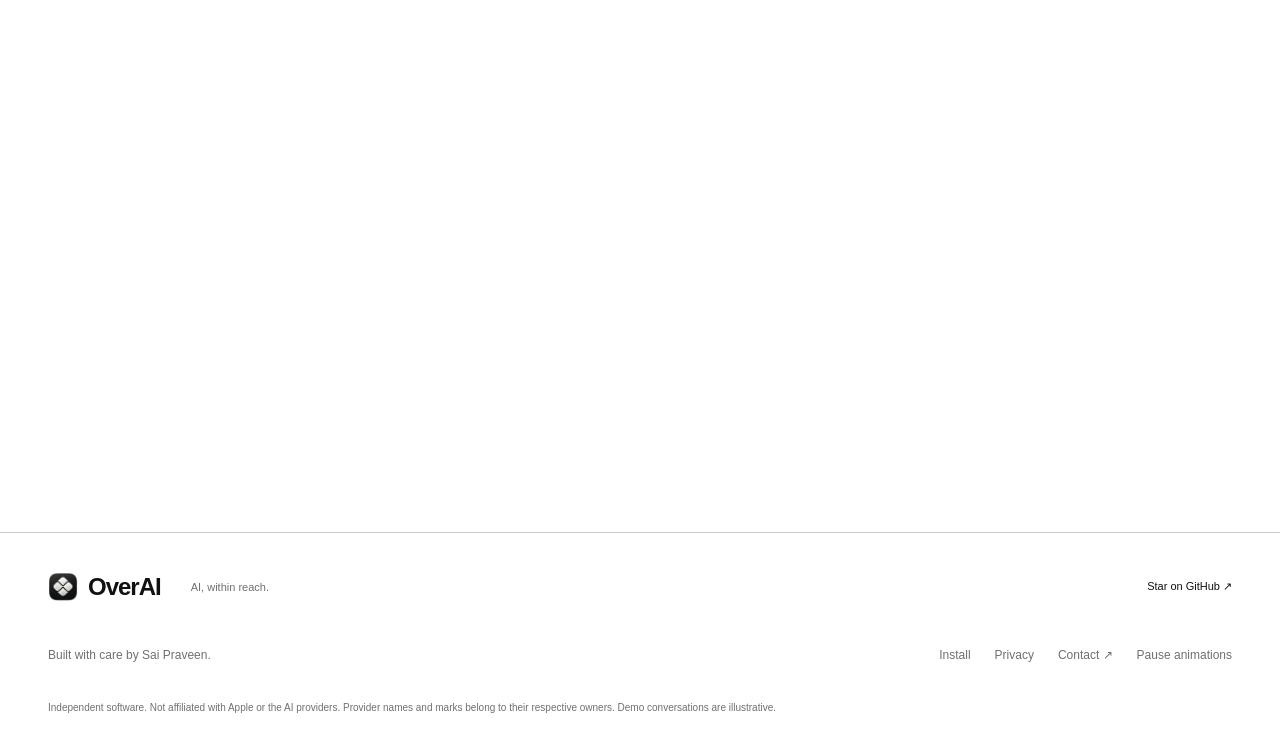
==== commit 9010d6cb: "Prepare user discovery and feedback paths for launch" ====
--- a/website/index.html
+++ b/website/index.html
@@ -40,7 +40,7 @@
     <meta content="summary_large_image" name="twitter:card" />
     <link href="assets/overai.png?v=3005" rel="icon" />
     <link href="styles.css?v=84f533fd80" rel="stylesheet" />
-    <link rel="stylesheet" href="campaign.css?v=cff55b7562" />
+    <link rel="stylesheet" href="campaign.css?v=7ffebd332e" />
     <script defer="" src="app.js?v=7feba3eade"></script>
   </head>
   <body>
@@ -714,7 +714,7 @@
           href="https://github.com/N-Saipraveen/overai-mac"
           rel="noopener noreferrer"
           target="_blank"
-          >GitHub ↗</a
+          >Star on GitHub ↗</a
         >
       </div>
       <div class="footer-bottom">
--- a/website/campaign.css
+++ b/website/campaign.css
@@ -680,6 +680,17 @@
   color: #707072;
   font-size: 14px;
   line-height: 1.7;
+}
+.footer-top > a:last-child {
+  display: inline-flex;
+  align-items: center;
+  min-height: 44px;
+  white-space: nowrap;
+}
+@media (max-width: 500px) {
+  .footer-top p {
+    display: none;
+  }
 }
 footer.wrap {
   border-color: #cacacb;
